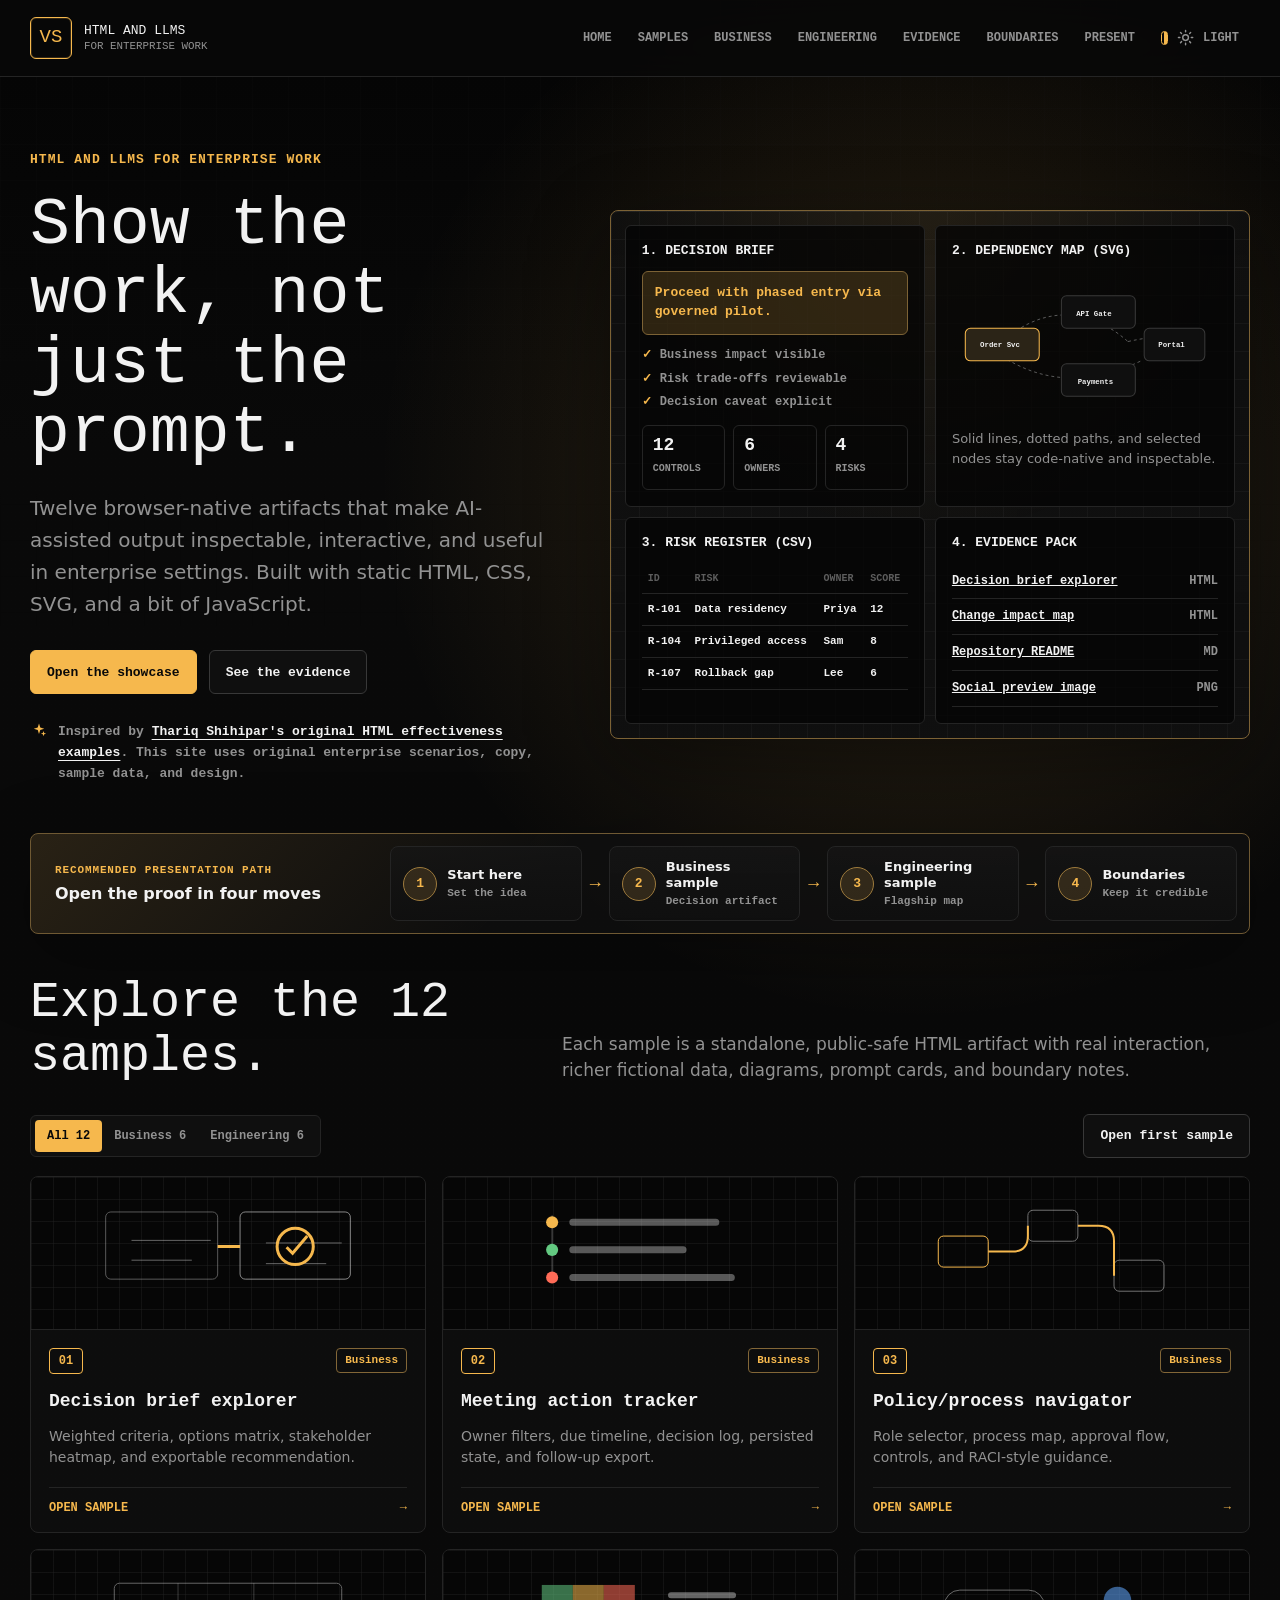
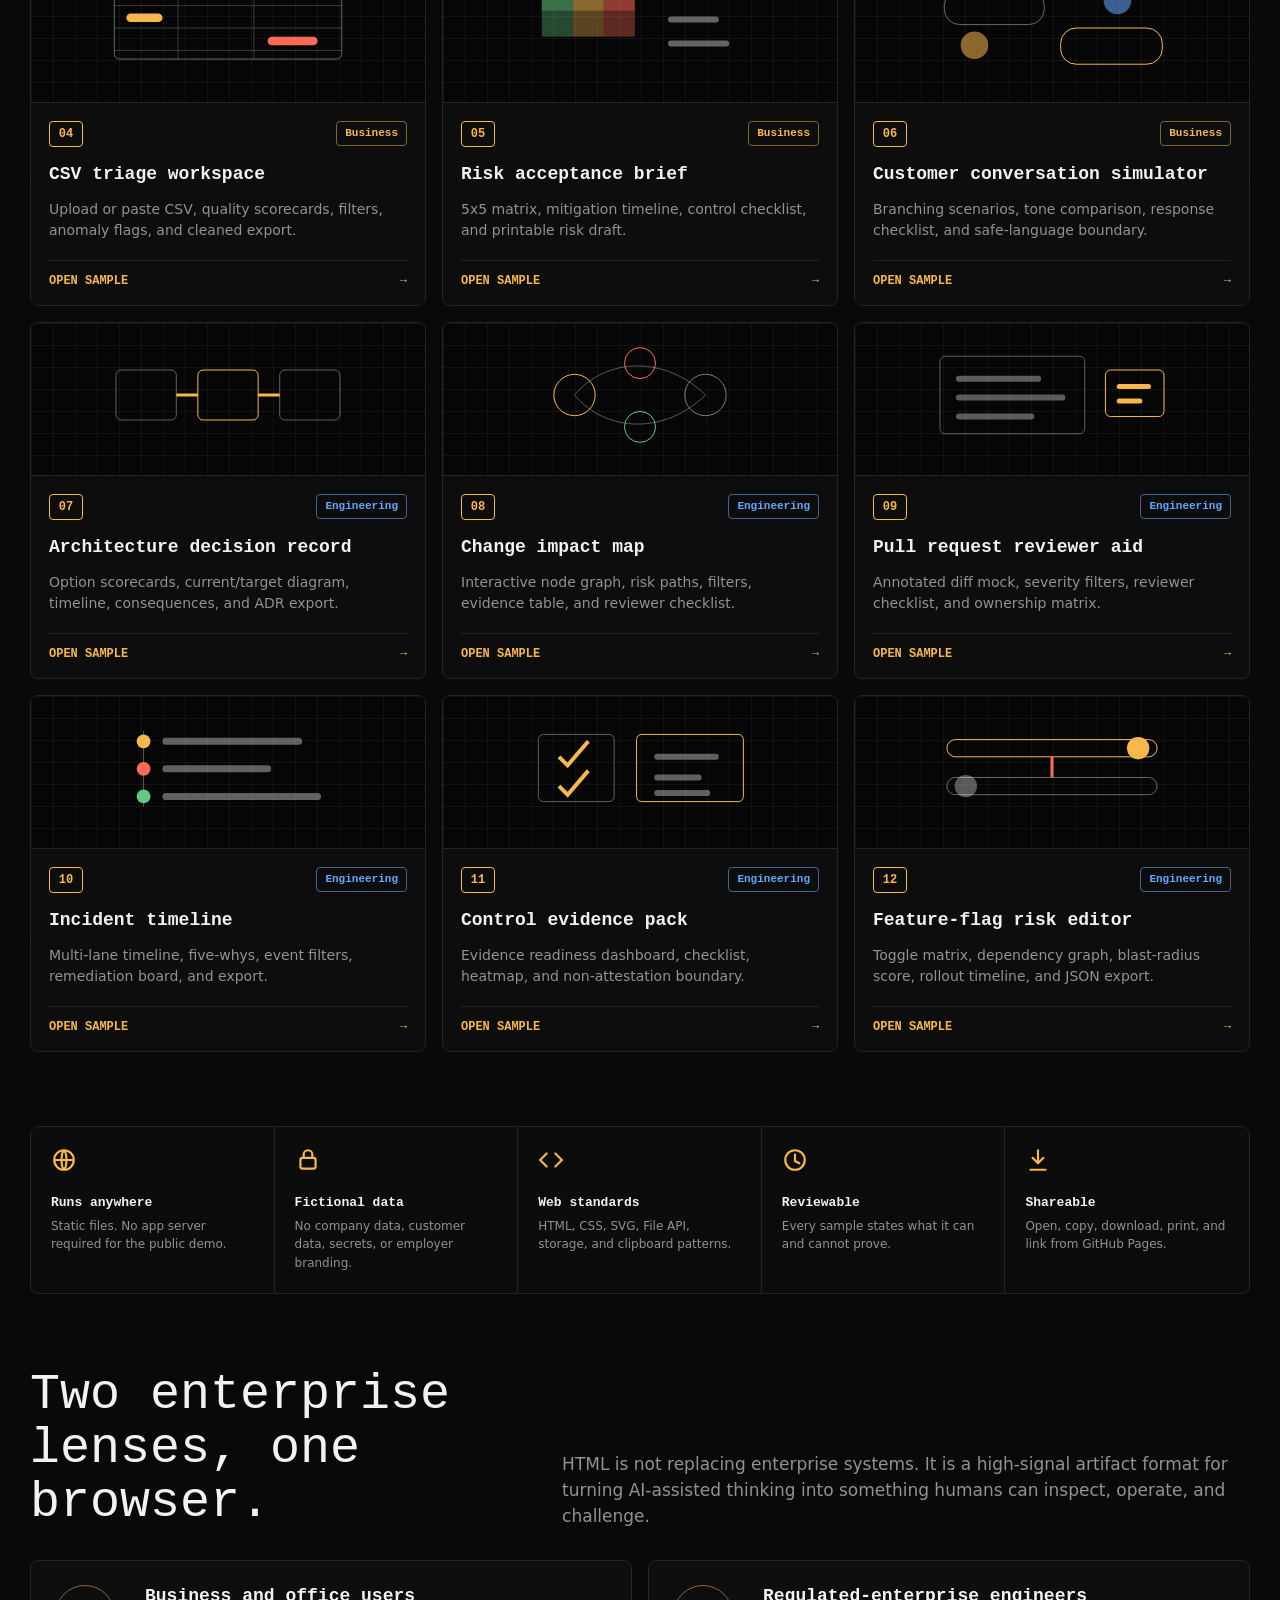
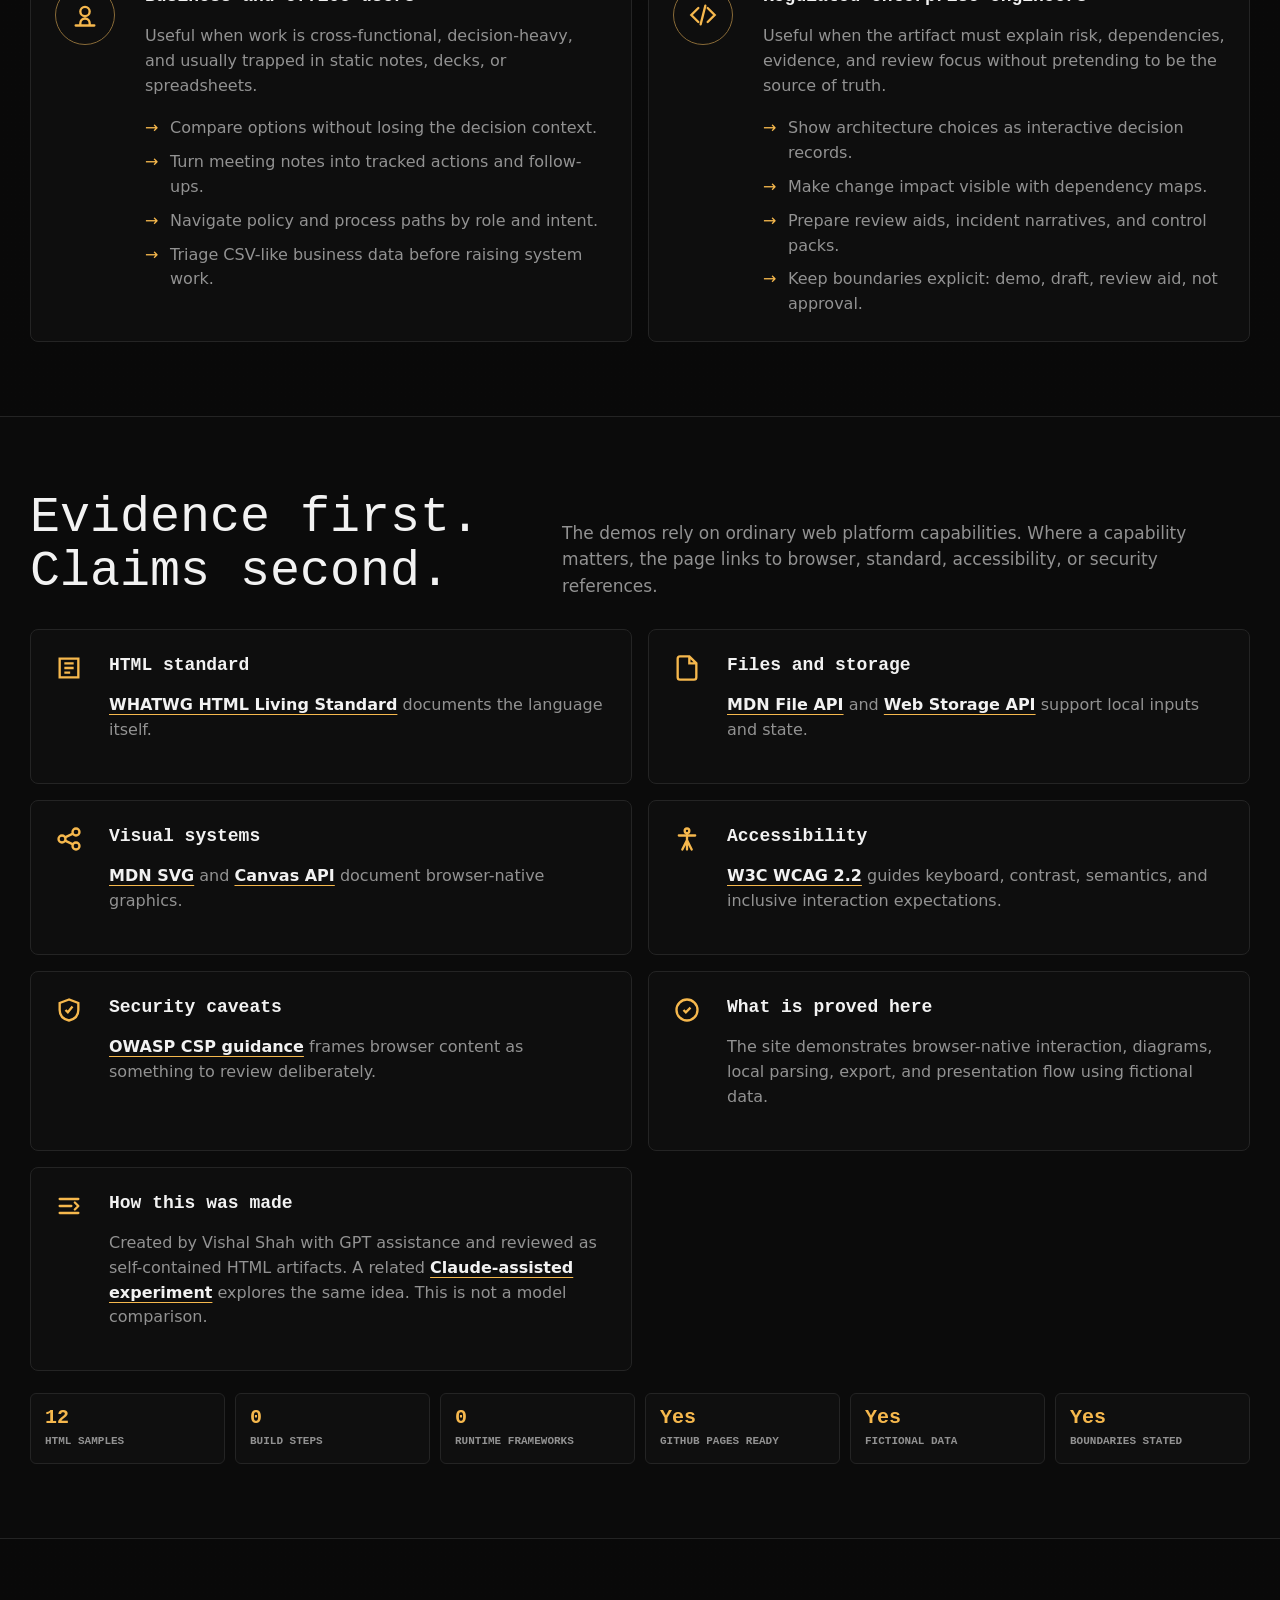
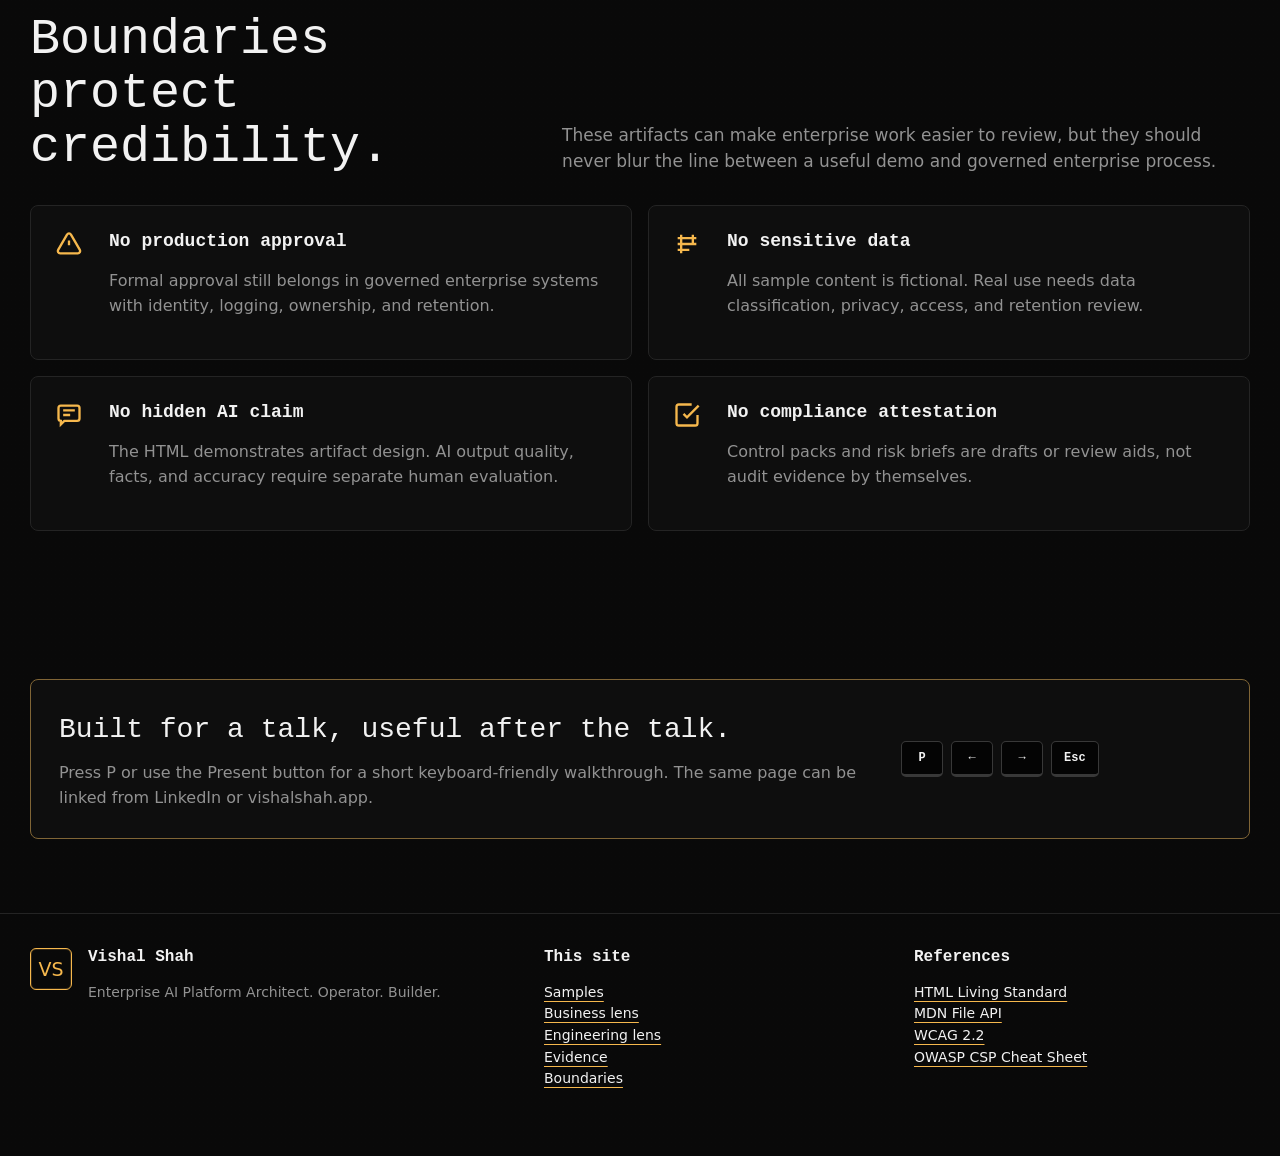
==== index.html @ 4c1e3e36 "Complete sample hardening pass" ====
<!doctype html>
<html lang="en" data-theme="dark">
<head>
  <meta charset="utf-8">
  <meta name="viewport" content="width=device-width, initial-scale=1">
  <meta name="description" content="Enterprise-focused HTML and LLM examples for business users and engineers in regulated environments.">
  <meta property="og:title" content="HTML and LLMs for Enterprise Work">
  <meta property="og:description" content="Show the work, not just the prompt: 12 interactive, fictional-data HTML demos for enterprise business and engineering work.">
  <meta property="og:type" content="website">
  <meta property="og:url" content="https://vishal8shah.github.io/HTML-and-LLMs/">
  <meta property="og:image" content="https://vishal8shah.github.io/HTML-and-LLMs/assets/social-preview.png">
  <meta name="twitter:card" content="summary_large_image">
  <meta name="twitter:title" content="HTML and LLMs for Enterprise Work">
  <meta name="twitter:description" content="Show the work, not just the prompt: 12 interactive HTML demos for enterprise work.">
  <meta name="twitter:image" content="https://vishal8shah.github.io/HTML-and-LLMs/assets/social-preview.png">
  <meta name="theme-color" content="#080807">
  <link rel="canonical" href="https://vishal8shah.github.io/HTML-and-LLMs/">
  <link rel="icon" href="favicon.svg" type="image/svg+xml">
  <link rel="alternate icon" href="/HTML-and-LLMs/favicon.ico" sizes="any">
  <title>HTML and LLMs for Enterprise Work | Vishal Shah</title>
  <style>
:root {
  color-scheme: dark;
  --bg: oklch(14% 0 0);
  --bg-2: oklch(11% 0 0);
  --surface: oklch(17% 0 0);
  --surface-2: oklch(20% 0 0);
  --ink: oklch(96% 0 0);
  --muted: oklch(66% 0 0);
  --faint: oklch(48% 0 0);
  --line: oklch(26% 0 0);
  --line-strong: oklch(34% 0 0);
  --accent: oklch(82% .14 78);
  --accent-2: #ffb43b;
  --accent-ink: oklch(14% 0 0);
  --blue: #62a8ff;
  --green: #63c981;
  --red: #ff6b57;
  --shadow: 0 24px 80px rgba(0, 0, 0, .38);
  --radius: 8px;
  --sans: Inter, ui-sans-serif, system-ui, -apple-system, "Segoe UI", Arial, sans-serif;
  --mono: "JetBrains Mono", "SFMono-Regular", Consolas, "Liberation Mono", Menlo, monospace;
}

html[data-theme="light"] {
  color-scheme: light;
  --bg: oklch(98.5% 0 0);
  --bg-2: oklch(96% 0 0);
  --surface: oklch(100% 0 0);
  --surface-2: oklch(94.5% 0 0);
  --ink: oklch(18% 0 0);
  --muted: oklch(45% 0 0);
  --faint: oklch(60% 0 0);
  --line: oklch(88% 0 0);
  --line-strong: oklch(76% 0 0);
  --accent: oklch(78% .14 78);
  --accent-2: #c68509;
  --accent-ink: oklch(18% 0 0);
  --shadow: 0 24px 70px rgba(0, 0, 0, .12);
}

* {
  box-sizing: border-box;
}

html {
  scroll-behavior: smooth;
}

body {
  margin: 0;
  min-width: 320px;
  background:
    radial-gradient(circle at 72% 8%, color-mix(in srgb, var(--accent) 16%, transparent), transparent 34rem),
    linear-gradient(180deg, var(--bg-2), var(--bg) 28rem),
    var(--bg);
  color: var(--ink);
  font-family: var(--sans);
  line-height: 1.55;
  -webkit-font-smoothing: antialiased;
  text-rendering: optimizeLegibility;
}

body::before {
  content: "";
  position: fixed;
  inset: 0;
  z-index: -1;
  opacity: .22;
  background-image:
    linear-gradient(color-mix(in srgb, var(--line) 55%, transparent) 1px, transparent 1px),
    linear-gradient(90deg, color-mix(in srgb, var(--line) 55%, transparent) 1px, transparent 1px);
  background-size: 36px 36px;
  mask-image: linear-gradient(180deg, #000, transparent 72%);
}

main {
  display: flex;
  flex-direction: column;
}

a {
  color: inherit;
}

.skip-link {
  position: fixed;
  left: 16px;
  top: 16px;
  z-index: 100;
  transform: translateY(-160%);
  border: 1px solid var(--accent);
  border-radius: 6px;
  background: var(--bg);
  color: var(--accent);
  font: 800 12px/1 var(--mono);
  padding: 12px 14px;
  text-decoration: none;
}

.skip-link:focus {
  transform: translateY(0);
}

button,
input,
select,
textarea {
  font: inherit;
}

a:focus-visible,
button:focus-visible,
input:focus-visible,
select:focus-visible,
textarea:focus-visible {
  outline: 2px solid var(--accent);
  outline-offset: 3px;
}

.shell {
  width: min(1220px, calc(100% - 40px));
  margin: 0 auto;
}

.site-header {
  position: sticky;
  top: 0;
  z-index: 30;
  border-bottom: 1px solid var(--line);
  background: color-mix(in srgb, var(--bg) 88%, transparent);
  backdrop-filter: blur(18px);
}

.nav {
  display: flex;
  align-items: center;
  justify-content: space-between;
  gap: 24px;
  min-height: 76px;
}

.brand {
  display: inline-flex;
  align-items: center;
  gap: 12px;
  color: var(--ink);
  font-family: var(--mono);
  text-decoration: none;
}

.brand-mark {
  display: grid;
  width: 42px;
  height: 42px;
  place-items: center;
  border: 1px solid var(--accent);
  border-radius: 6px;
  color: var(--accent);
  font-size: 19px;
  letter-spacing: 0;
  box-shadow: inset 0 0 0 1px color-mix(in srgb, var(--accent) 18%, transparent);
}

.brand-text {
  display: grid;
  gap: 1px;
  font-size: 13px;
  line-height: 1.15;
  text-transform: uppercase;
}

.brand-text small {
  color: var(--muted);
}

.nav-links {
  display: flex;
  align-items: center;
  justify-content: flex-end;
  gap: 4px;
}

.nav-links a,
.nav-links button {
  border: 0;
  border-radius: 6px;
  background: transparent;
  color: var(--muted);
  cursor: pointer;
  font: 700 12px/1 var(--mono);
  letter-spacing: 0;
  padding: 10px 11px;
  text-decoration: none;
  text-transform: uppercase;
}

.nav-links a:hover,
.nav-links button:hover {
  background: var(--surface);
  color: var(--accent);
}

.theme-toggle {
  display: inline-flex;
  align-items: center;
  gap: 9px;
  border: 1px solid var(--line-strong);
  border-radius: 999px;
  background: var(--surface);
  color: var(--muted);
  cursor: pointer;
  font: 700 12px/1 var(--mono);
  padding: 8px 11px;
  text-transform: uppercase;
}

.theme-toggle::before {
  content: "";
  width: 22px;
  height: 12px;
  border: 1px solid var(--accent);
  border-radius: 999px;
  background: linear-gradient(90deg, transparent 44%, var(--accent) 45%);
}

.hero {
  display: grid;
  grid-template-columns: minmax(0, .9fr) minmax(480px, 1.1fr);
  gap: 56px;
  align-items: center;
  padding: 74px 0 54px;
}

.hero-kicker {
  margin: 0 0 22px;
  color: var(--accent);
  font: 800 13px/1.4 var(--mono);
  letter-spacing: .08em;
  text-transform: uppercase;
}

.hero h1 {
  max-width: 680px;
  margin: 0;
  font-family: var(--mono);
  font-size: clamp(43px, 5.2vw, 78px);
  font-weight: 500;
  line-height: 1.04;
  letter-spacing: 0;
}

.hero-copy {
  max-width: 620px;
  margin: 24px 0 0;
  color: var(--muted);
  font-size: clamp(17px, 1.6vw, 20px);
  line-height: 1.6;
}

.hero-actions {
  display: flex;
  flex-wrap: wrap;
  gap: 12px;
  margin-top: 30px;
}

.button,
button.button {
  display: inline-flex;
  align-items: center;
  justify-content: center;
  gap: 10px;
  min-height: 44px;
  border: 1px solid var(--line-strong);
  border-radius: 6px;
  background: var(--surface);
  color: var(--ink);
  cursor: pointer;
  font: 800 13px/1 var(--mono);
  padding: 12px 16px;
  text-decoration: none;
  transition: transform 160ms ease, border-color 160ms ease, background 160ms ease;
}

.button.primary {
  border-color: var(--accent);
  background: var(--accent);
  color: var(--accent-ink);
}

.button:hover {
  border-color: var(--accent);
  transform: translateY(-1px);
}

.credit {
  display: flex;
  gap: 10px;
  max-width: 540px;
  margin-top: 28px;
  color: var(--muted);
  font: 600 13px/1.6 var(--mono);
}

.credit svg {
  width: 18px;
  height: 18px;
  flex: 0 0 auto;
  color: var(--accent);
}

.credit a {
  color: var(--ink);
  text-underline-offset: 4px;
}

.cockpit {
  position: relative;
  border: 1px solid color-mix(in srgb, var(--accent) 42%, var(--line));
  border-radius: var(--radius);
  background:
    linear-gradient(180deg, color-mix(in srgb, var(--surface) 88%, transparent), var(--surface)),
    var(--surface);
  box-shadow: var(--shadow), inset 0 1px 0 color-mix(in srgb, #fff 6%, transparent);
  overflow: hidden;
}

.cockpit::before {
  content: "";
  position: absolute;
  inset: 0;
  background-image:
    radial-gradient(circle at 50% 0, color-mix(in srgb, var(--accent) 12%, transparent), transparent 21rem),
    linear-gradient(color-mix(in srgb, var(--line) 58%, transparent) 1px, transparent 1px),
    linear-gradient(90deg, color-mix(in srgb, var(--line) 58%, transparent) 1px, transparent 1px);
  background-size: auto, 28px 28px, 28px 28px;
  opacity: .72;
  pointer-events: none;
}

.cockpit-grid {
  position: relative;
  display: grid;
  grid-template-columns: repeat(2, minmax(0, 1fr));
  gap: 10px;
  padding: 14px;
}

.cockpit-card {
  min-height: 184px;
  border: 1px solid var(--line);
  border-radius: 6px;
  background: color-mix(in srgb, var(--bg-2) 74%, transparent);
  padding: 16px;
}

.cockpit-card h2,
.cockpit-card h3 {
  margin: 0 0 12px;
  color: var(--ink);
  font: 700 13px/1.35 var(--mono);
  text-transform: uppercase;
}

.cockpit-card p {
  margin: 0;
  color: var(--muted);
  font-size: 13px;
}

.recommendation {
  border: 1px solid color-mix(in srgb, var(--accent) 42%, var(--line));
  border-radius: 6px;
  background: color-mix(in srgb, var(--accent) 16%, transparent);
  color: var(--accent);
  font: 700 13px/1.45 var(--mono);
  padding: 12px;
}

.check-list {
  display: grid;
  gap: 7px;
  margin-top: 12px;
  color: var(--muted);
  font: 600 12px/1.4 var(--mono);
}

.check-list span::before {
  content: "✓";
  color: var(--accent);
  margin-right: 8px;
}

.mini-metrics {
  display: grid;
  grid-template-columns: repeat(3, 1fr);
  gap: 8px;
  margin-top: 14px;
}

.mini-metric {
  border: 1px solid var(--line);
  border-radius: 6px;
  padding: 10px;
}

.mini-metric strong {
  display: block;
  color: var(--ink);
  font: 800 18px/1 var(--mono);
}

.mini-metric span {
  color: var(--muted);
  font: 700 10px/1.2 var(--mono);
  text-transform: uppercase;
}

.dependency-svg {
  width: 100%;
  min-height: 150px;
}

.dependency-svg .node {
  fill: var(--surface);
  stroke: var(--line-strong);
  stroke-width: 1.4;
}

.dependency-svg .node.hot {
  stroke: var(--accent);
  fill: color-mix(in srgb, var(--accent) 12%, var(--surface));
}

.dependency-svg .link {
  fill: none;
  stroke: var(--faint);
  stroke-width: 1.3;
  stroke-dasharray: 4 4;
}

.dependency-svg text {
  fill: var(--ink);
  font: 700 10px var(--mono);
}

.data-table {
  width: 100%;
  border-collapse: collapse;
  font: 600 11px/1.35 var(--mono);
}

.data-table th,
.data-table td {
  border-bottom: 1px solid var(--line);
  padding: 8px 6px;
  text-align: left;
}

.data-table th {
  color: var(--faint);
  font-size: 10px;
  text-transform: uppercase;
}

.pack-row {
  display: flex;
  align-items: center;
  justify-content: space-between;
  gap: 12px;
  border-bottom: 1px solid var(--line);
  color: var(--muted);
  font: 650 12px/1.4 var(--mono);
  padding: 9px 0;
}

.pack-row strong {
  color: var(--ink);
  font-weight: 700;
}

.proof-strip {
  order: 3;
  display: grid;
  grid-template-columns: repeat(5, minmax(0, 1fr));
  gap: 0;
  border: 1px solid var(--line);
  border-radius: var(--radius);
  background: color-mix(in srgb, var(--surface) 72%, transparent);
  overflow: hidden;
}

.proof-item {
  min-height: 120px;
  border-right: 1px solid var(--line);
  padding: 20px;
}

.proof-item:last-child {
  border-right: 0;
}

.proof-item svg {
  width: 26px;
  height: 26px;
  color: var(--accent);
  margin-bottom: 14px;
}

.proof-item strong {
  display: block;
  font: 800 13px/1.3 var(--mono);
}

.proof-item span {
  display: block;
  margin-top: 5px;
  color: var(--muted);
  font-size: 12px;
}

section {
  scroll-margin-top: 96px;
}

.guided-path {
  order: 1;
  display: grid;
  grid-template-columns: minmax(180px, .28fr) minmax(0, .72fr);
  gap: 18px;
  align-items: center;
  margin-top: -18px;
  padding: 12px;
  border: 1px solid color-mix(in srgb, var(--accent) 36%, var(--line));
  border-radius: var(--radius);
  background:
    linear-gradient(135deg, color-mix(in srgb, var(--accent) 12%, transparent), transparent 42%),
    color-mix(in srgb, var(--surface) 80%, transparent);
  box-shadow: 0 22px 80px color-mix(in srgb, #000 32%, transparent);
}

.path-label {
  padding: 10px 12px;
}

.path-label span {
  display: block;
  color: var(--accent);
  font: 800 11px/1.2 var(--mono);
  letter-spacing: .08em;
  text-transform: uppercase;
}

.path-label strong {
  display: block;
  margin-top: 7px;
  color: var(--ink);
  font: 800 16px/1.2 var(--sans);
}

.path-rail {
  display: grid;
  grid-template-columns: 1fr auto 1fr auto 1fr auto 1fr;
  gap: 8px;
  align-items: stretch;
}

.path-step {
  display: grid;
  grid-template-columns: auto minmax(0, 1fr);
  gap: 10px;
  align-items: center;
  min-height: 72px;
  padding: 12px;
  border: 1px solid var(--line);
  border-radius: 8px;
  background:
    linear-gradient(180deg, color-mix(in srgb, var(--surface-2) 74%, transparent), color-mix(in srgb, var(--surface) 88%, transparent));
  color: var(--ink);
  text-decoration: none;
  transition: transform .2s ease, border-color .2s ease, background .2s ease;
}

.path-step:hover {
  transform: translateY(-2px);
  border-color: color-mix(in srgb, var(--accent) 62%, var(--line));
  background:
    linear-gradient(180deg, color-mix(in srgb, var(--accent) 9%, var(--surface-2)), color-mix(in srgb, var(--surface) 92%, transparent));
}

.path-index {
  display: inline-grid;
  place-items: center;
  width: 34px;
  height: 34px;
  border: 1px solid color-mix(in srgb, var(--accent) 58%, var(--line));
  border-radius: 999px;
  background: color-mix(in srgb, var(--accent) 14%, transparent);
  color: var(--accent);
  font: 900 13px/1 var(--mono);
}

.path-step strong,
.path-step small {
  display: block;
}

.path-step strong {
  font: 800 13px/1.2 var(--sans);
}

.path-step small {
  margin-top: 4px;
  color: var(--muted);
  font: 700 11px/1.2 var(--mono);
}

.path-arrow {
  display: grid;
  place-items: center;
  color: var(--accent);
  font: 900 18px/1 var(--mono);
}

.section-block {
  padding: 74px 0;
}

#samples {
  order: 2;
  padding-top: 42px;
}

#business {
  order: 4;
}

.evidence-band {
  order: 5;
}

#boundaries {
  order: 6;
}

main > .shell.section-block:not(#samples):not(#business):not(#boundaries) {
  order: 7;
}

.section-head {
  display: grid;
  grid-template-columns: minmax(260px, .42fr) minmax(0, .58fr);
  gap: 34px;
  align-items: end;
  margin-bottom: 30px;
}

.section-head h2 {
  margin: 0;
  font-family: var(--mono);
  font-size: clamp(30px, 4vw, 50px);
  font-weight: 500;
  line-height: 1.08;
  letter-spacing: 0;
}

.section-head p {
  margin: 0;
  color: var(--muted);
  font-size: 17px;
}

.lens-grid,
.evidence-grid,
.boundary-grid {
  display: grid;
  grid-template-columns: repeat(2, minmax(0, 1fr));
  gap: 16px;
}

.lens-card,
.source-card,
.boundary-card {
  border: 1px solid var(--line);
  border-radius: var(--radius);
  background: color-mix(in srgb, var(--surface) 88%, transparent);
  padding: 24px;
}

.lens-card {
  display: grid;
  grid-template-columns: 70px minmax(0, 1fr);
  gap: 20px;
  min-height: 280px;
}

.lens-icon {
  display: grid;
  width: 60px;
  height: 60px;
  place-items: center;
  border: 1px solid color-mix(in srgb, var(--accent) 48%, var(--line));
  border-radius: 50%;
  color: var(--accent);
}

.lens-icon svg,
.source-card svg,
.boundary-card svg {
  width: 28px;
  height: 28px;
}

.lens-card h3,
.source-card h3,
.boundary-card h3 {
  margin: 0;
  color: var(--ink);
  font: 700 18px/1.3 var(--mono);
}

.lens-card p,
.source-card p,
.boundary-card p {
  color: var(--muted);
}

.lens-card ul {
  display: grid;
  gap: 9px;
  margin: 18px 0 0;
  padding: 0;
  color: var(--muted);
  list-style: none;
}

.lens-card li {
  display: grid;
  grid-template-columns: 16px minmax(0, 1fr);
  gap: 9px;
}

.lens-card li::before {
  content: "→";
  color: var(--accent);
}

.samples-toolbar {
  display: flex;
  align-items: center;
  justify-content: space-between;
  gap: 14px;
  margin-bottom: 18px;
}

.segment {
  display: inline-flex;
  border: 1px solid var(--line);
  border-radius: 6px;
  background: var(--surface);
  padding: 4px;
}

.segment button {
  border: 0;
  border-radius: 4px;
  background: transparent;
  color: var(--muted);
  cursor: pointer;
  font: 800 12px/1 var(--mono);
  padding: 10px 12px;
}

.segment button.active {
  background: var(--accent);
  color: var(--accent-ink);
}

.sample-grid {
  display: grid;
  grid-template-columns: repeat(3, minmax(0, 1fr));
  gap: 16px;
}

.sample-card {
  display: flex;
  min-height: 330px;
  flex-direction: column;
  border: 1px solid var(--line);
  border-radius: var(--radius);
  background: color-mix(in srgb, var(--surface) 90%, transparent);
  color: inherit;
  overflow: hidden;
  text-decoration: none;
  transition: border-color 160ms ease, transform 160ms ease, box-shadow 160ms ease;
}

.sample-card:hover {
  border-color: var(--accent);
  box-shadow: var(--shadow);
  transform: translateY(-3px);
}

.sample-card[hidden] {
  display: none;
}

.sample-thumb {
  min-height: 138px;
  border-bottom: 1px solid var(--line);
  background:
    linear-gradient(color-mix(in srgb, var(--line) 40%, transparent) 1px, transparent 1px),
    linear-gradient(90deg, color-mix(in srgb, var(--line) 40%, transparent) 1px, transparent 1px),
    color-mix(in srgb, var(--bg-2) 78%, transparent);
  background-size: 22px 22px;
  padding: 16px;
}

.sample-thumb svg {
  width: 100%;
  height: 112px;
}

.sample-thumb rect,
.sample-thumb circle,
.sample-thumb path {
  vector-effect: non-scaling-stroke;
}

.sample-body {
  display: flex;
  flex: 1;
  flex-direction: column;
  padding: 18px;
}

.sample-number {
  display: inline-grid;
  width: 34px;
  height: 26px;
  place-items: center;
  border: 1px solid var(--accent);
  border-radius: 4px;
  color: var(--accent);
  font: 800 12px/1 var(--mono);
}

.sample-meta {
  display: flex;
  align-items: center;
  justify-content: space-between;
  gap: 10px;
  margin-bottom: 14px;
}

.tag {
  border: 1px solid color-mix(in srgb, var(--accent) 45%, var(--line));
  border-radius: 4px;
  color: var(--accent);
  font: 800 11px/1 var(--mono);
  padding: 6px 8px;
}

.tag.engineering {
  border-color: color-mix(in srgb, var(--blue) 50%, var(--line));
  color: var(--blue);
}

.sample-card h3 {
  margin: 0;
  font-family: var(--mono);
  font-size: 18px;
  font-weight: 600;
  letter-spacing: 0;
}

.sample-card p {
  flex: 1;
  margin: 10px 0 0;
  color: var(--muted);
  font-size: 14px;
}

.sample-link {
  display: flex;
  justify-content: space-between;
  gap: 12px;
  border-top: 1px solid var(--line);
  color: var(--accent);
  font: 800 12px/1 var(--mono);
  margin-top: 18px;
  padding-top: 14px;
  text-transform: uppercase;
}

.evidence-band {
  border-block: 1px solid var(--line);
  background: color-mix(in srgb, var(--surface) 44%, transparent);
}

.source-card,
.boundary-card {
  display: grid;
  grid-template-columns: 38px minmax(0, 1fr);
  gap: 16px;
}

.source-card svg,
.boundary-card svg {
  color: var(--accent);
}

.source-card a {
  color: var(--ink);
  font-weight: 800;
  text-decoration-color: var(--accent);
  text-underline-offset: 4px;
}

.verification {
  display: grid;
  grid-template-columns: repeat(6, minmax(0, 1fr));
  gap: 10px;
  margin-top: 22px;
}

.verify-item {
  border: 1px solid var(--line);
  border-radius: 6px;
  background: var(--surface);
  padding: 14px;
}

.verify-item strong {
  display: block;
  color: var(--accent);
  font: 800 20px/1 var(--mono);
}

.verify-item span {
  display: block;
  margin-top: 6px;
  color: var(--muted);
  font: 700 11px/1.3 var(--mono);
  text-transform: uppercase;
}

.presentation-strip {
  display: grid;
  grid-template-columns: minmax(0, 1fr) 320px;
  gap: 28px;
  align-items: center;
  border: 1px solid color-mix(in srgb, var(--accent) 44%, var(--line));
  border-radius: var(--radius);
  background: color-mix(in srgb, var(--surface) 88%, transparent);
  padding: 28px;
}

.presentation-strip h2 {
  margin: 0;
  font-family: var(--mono);
  font-size: 28px;
  font-weight: 500;
}

.presentation-strip p {
  margin: 10px 0 0;
  color: var(--muted);
}

.key-row {
  display: flex;
  flex-wrap: wrap;
  gap: 8px;
}

kbd {
  min-width: 42px;
  border: 1px solid var(--line-strong);
  border-bottom-width: 3px;
  border-radius: 5px;
  background: var(--bg-2);
  color: var(--ink);
  font: 800 12px/1 var(--mono);
  padding: 10px 12px;
  text-align: center;
}

.site-footer {
  border-top: 1px solid var(--line);
  padding: 34px 0 52px;
}

.footer-grid {
  display: grid;
  grid-template-columns: minmax(0, 1fr) minmax(240px, .7fr) minmax(240px, .7fr);
  gap: 34px;
  color: var(--muted);
  font-size: 14px;
}

.footer-grid h2 {
  margin: 0 0 10px;
  color: var(--ink);
  font: 700 16px/1.2 var(--mono);
}

.footer-grid a {
  color: var(--ink);
  text-decoration-color: var(--accent);
  text-underline-offset: 4px;
}

.footer-brand {
  display: flex;
  gap: 16px;
}

.presenter {
  position: fixed;
  inset: 0;
  z-index: 100;
  display: none;
  background: var(--bg-2);
  color: var(--ink);
}

.presenter.active {
  display: grid;
  grid-template-rows: 1fr auto;
}

.slide {
  display: none;
  place-items: center;
  padding: 60px min(9vw, 110px);
}

.slide.active {
  display: grid;
}

.slide-inner {
  max-width: 980px;
}

.slide h2 {
  margin: 0 0 20px;
  font-family: var(--mono);
  font-size: clamp(42px, 7vw, 92px);
  font-weight: 500;
  line-height: 1.02;
}

.slide p {
  max-width: 760px;
  color: var(--muted);
  font-size: clamp(19px, 2.3vw, 28px);
}

.presenter-bar {
  display: flex;
  align-items: center;
  justify-content: space-between;
  gap: 20px;
  border-top: 1px solid var(--line);
  padding: 18px 24px;
}

.presenter-bar button {
  border: 1px solid var(--line-strong);
  border-radius: 6px;
  background: var(--surface);
  color: var(--ink);
  cursor: pointer;
  font: 800 12px/1 var(--mono);
  padding: 10px 12px;
}

.reveal {
  opacity: 1;
  transform: none;
  transition: opacity 420ms ease, transform 420ms ease;
}

.reveal.is-visible {
  opacity: 1;
  transform: translateY(0);
}

@media (max-width: 1080px) {
  .hero,
  .section-head,
  .guided-path,
  .presentation-strip,
  .footer-grid {
    grid-template-columns: 1fr;
  }

  .hero {
    gap: 32px;
  }

  .sample-grid,
  .verification {
    grid-template-columns: repeat(2, minmax(0, 1fr));
  }

  .proof-strip {
    grid-template-columns: repeat(2, minmax(0, 1fr));
  }

  .path-rail {
    grid-template-columns: repeat(4, minmax(150px, 1fr));
    overflow-x: auto;
    padding-bottom: 2px;
  }

  .path-arrow {
    display: none;
  }

  .proof-item:nth-child(2n) {
    border-right: 0;
  }
}

@media (max-width: 760px) {
  .shell {
    width: min(100% - 28px, 1220px);
  }

  .nav {
    align-items: flex-start;
    flex-direction: column;
    gap: 12px;
    padding: 14px 0;
  }

  .nav-links {
    width: 100%;
    justify-content: flex-start;
    overflow-x: auto;
    padding-bottom: 3px;
  }

  .nav-links a,
  .nav-links button {
    flex: 0 0 auto;
    font-size: 11px;
  }

  .hero {
    grid-template-columns: 1fr;
    padding: 38px 0 32px;
  }

  .hero h1 {
    font-size: clamp(36px, 11vw, 48px);
  }

  .cockpit-grid,
  .lens-grid,
  .evidence-grid,
  .boundary-grid,
  .path-rail,
  .sample-grid,
  .verification,
  .proof-strip {
    grid-template-columns: 1fr;
  }

  .guided-path {
    margin-top: -8px;
  }

  .proof-item {
    border-right: 0;
    border-bottom: 1px solid var(--line);
  }

  .proof-item:last-child {
    border-bottom: 0;
  }

  .lens-card,
  .source-card,
  .boundary-card {
    grid-template-columns: 1fr;
  }

  .samples-toolbar {
    align-items: flex-start;
    flex-direction: column;
  }

  .section-block {
    padding: 46px 0;
  }
}

@media (prefers-reduced-motion: reduce) {
  *,
  *::before,
  *::after {
    scroll-behavior: auto !important;
    transition-duration: 0.01ms !important;
    animation-duration: 0.01ms !important;
    animation-iteration-count: 1 !important;
  }

  .reveal {
    opacity: 1;
    transform: none;
  }
}

  </style>
</head>
<body>
  <a class="skip-link" href="#main">Skip to content</a>
  <header class="site-header">
    <div class="shell nav">
      <a class="brand" href="https://vishalshah.app" aria-label="Vishal Shah home">
        <span class="brand-mark">VS</span>
        <span class="brand-text">HTML and LLMs <small>for enterprise work</small></span>
      </a>
      <nav class="nav-links" aria-label="Primary navigation">
        <a href="https://vishalshah.app">Home</a>
        <a href="#samples">Samples</a>
        <a href="#business">Business</a>
        <a href="#engineering">Engineering</a>
        <a href="#evidence">Evidence</a>
        <a href="#boundaries">Boundaries</a>
        <button type="button" data-open-presenter>Present</button>
        <button class="theme-toggle" type="button" data-theme-toggle>Light</button>
      </nav>
    </div>
  </header>

  <main id="main">
    <section class="shell hero" id="top">
      <div class="reveal">
        <p class="hero-kicker">HTML and LLMs for enterprise work</p>
        <h1>Show the work, not just the prompt.</h1>
        <p class="hero-copy">
          Twelve browser-native artifacts that make AI-assisted output inspectable, interactive, and useful in enterprise settings. Built with static HTML, CSS, SVG, and a bit of JavaScript.
        </p>
        <div class="hero-actions">
          <a class="button primary" href="#samples">Open the showcase</a>
          <a class="button" href="#evidence">See the evidence</a>
        </div>
        <p class="credit">
          <svg viewBox="0 0 24 24" aria-hidden="true"><path d="M12 2l1.7 5.2L19 9l-5.3 1.8L12 16l-1.7-5.2L5 9l5.3-1.8L12 2Zm6 10l.9 2.6 2.6.9-2.6.9L18 19l-.9-2.6-2.6-.9 2.6-.9L18 12Z" fill="currentColor"/></svg>
          <span>Inspired by <a href="https://thariqs.github.io/html-effectiveness/">Thariq Shihipar's original HTML effectiveness examples</a>. This site uses original enterprise scenarios, copy, sample data, and design.</span>
        </p>
      </div>

      <div class="cockpit reveal" aria-label="Browser-native enterprise artifact preview">
        <div class="cockpit-grid">
          <section class="cockpit-card">
            <h2>1. Decision brief</h2>
            <div class="recommendation">Proceed with phased entry via governed pilot.</div>
            <div class="check-list">
              <span>Business impact visible</span>
              <span>Risk trade-offs reviewable</span>
              <span>Decision caveat explicit</span>
            </div>
            <div class="mini-metrics">
              <div class="mini-metric"><strong>12</strong><span>Controls</span></div>
              <div class="mini-metric"><strong>6</strong><span>Owners</span></div>
              <div class="mini-metric"><strong>4</strong><span>Risks</span></div>
            </div>
          </section>
          <section class="cockpit-card">
            <h2>2. Dependency map (SVG)</h2>
            <svg class="dependency-svg" viewBox="0 0 360 180" role="img" aria-label="Service dependency diagram">
              <path class="link" d="M68 84 C122 36 184 36 238 84"></path>
              <path class="link" d="M68 104 C126 142 190 142 256 110"></path>
              <path class="link" d="M238 84 C274 76 292 76 320 84"></path>
              <rect class="node hot" x="18" y="66" width="100" height="44" rx="7"></rect>
              <rect class="node" x="148" y="22" width="100" height="44" rx="7"></rect>
              <rect class="node" x="148" y="114" width="100" height="44" rx="7"></rect>
              <rect class="node" x="260" y="66" width="82" height="44" rx="7"></rect>
              <text x="38" y="92">Order Svc</text>
              <text x="168" y="49">API Gate</text>
              <text x="170" y="141">Payments</text>
              <text x="279" y="92">Portal</text>
            </svg>
            <p>Solid lines, dotted paths, and selected nodes stay code-native and inspectable.</p>
          </section>
          <section class="cockpit-card">
            <h2>3. Risk register (CSV)</h2>
            <table class="data-table">
              <thead><tr><th>ID</th><th>Risk</th><th>Owner</th><th>Score</th></tr></thead>
              <tbody>
                <tr><td>R-101</td><td>Data residency</td><td>Priya</td><td>12</td></tr>
                <tr><td>R-104</td><td>Privileged access</td><td>Sam</td><td>8</td></tr>
                <tr><td>R-107</td><td>Rollback gap</td><td>Lee</td><td>6</td></tr>
              </tbody>
            </table>
          </section>
          <section class="cockpit-card">
            <h2>4. Evidence pack</h2>
            <div class="pack-row"><strong><a href="samples/decision-brief-explorer.html">Decision brief explorer</a></strong><span>HTML</span></div>
            <div class="pack-row"><strong><a href="samples/change-impact-map.html">Change impact map</a></strong><span>HTML</span></div>
            <div class="pack-row"><strong><a href="README.md">Repository README</a></strong><span>MD</span></div>
            <div class="pack-row"><strong><a href="assets/social-preview.png">Social preview image</a></strong><span>PNG</span></div>
          </section>
        </div>
      </div>
    </section>

    <section class="shell guided-path reveal" aria-label="Recommended presentation path">
      <div class="path-label">
        <span>Recommended presentation path</span>
        <strong>Open the proof in four moves</strong>
      </div>
      <nav class="path-rail" aria-label="Recommended presentation path links">
        <a class="path-step" href="#top">
          <span class="path-index">1</span>
          <span><strong>Start here</strong><small>Set the idea</small></span>
        </a>
        <span class="path-arrow" aria-hidden="true">&rarr;</span>
        <a class="path-step" href="samples/decision-brief-explorer.html">
          <span class="path-index">2</span>
          <span><strong>Business sample</strong><small>Decision artifact</small></span>
        </a>
        <span class="path-arrow" aria-hidden="true">&rarr;</span>
        <a class="path-step" href="samples/change-impact-map.html">
          <span class="path-index">3</span>
          <span><strong>Engineering sample</strong><small>Flagship map</small></span>
        </a>
        <span class="path-arrow" aria-hidden="true">&rarr;</span>
        <a class="path-step" href="#boundaries">
          <span class="path-index">4</span>
          <span><strong>Boundaries</strong><small>Keep it credible</small></span>
        </a>
      </nav>
    </section>

    <section class="shell proof-strip reveal" aria-label="Verification summary">
      <div class="proof-item">
        <svg viewBox="0 0 24 24" aria-hidden="true"><circle cx="12" cy="12" r="9" fill="none" stroke="currentColor" stroke-width="2"/><path d="M3 12h18M12 3c3 3 3 15 0 18M12 3c-3 3-3 15 0 18" fill="none" stroke="currentColor" stroke-width="2"/></svg>
        <strong>Runs anywhere</strong><span>Static files. No app server required for the public demo.</span>
      </div>
      <div class="proof-item">
        <svg viewBox="0 0 24 24" aria-hidden="true"><rect x="5" y="10" width="14" height="10" rx="2" fill="none" stroke="currentColor" stroke-width="2"/><path d="M8 10V7a4 4 0 0 1 8 0v3" fill="none" stroke="currentColor" stroke-width="2"/></svg>
        <strong>Fictional data</strong><span>No company data, customer data, secrets, or employer branding.</span>
      </div>
      <div class="proof-item">
        <svg viewBox="0 0 24 24" aria-hidden="true"><path d="m8 18-6-6 6-6M16 6l6 6-6 6" fill="none" stroke="currentColor" stroke-width="2" stroke-linecap="round"/></svg>
        <strong>Web standards</strong><span>HTML, CSS, SVG, File API, storage, and clipboard patterns.</span>
      </div>
      <div class="proof-item">
        <svg viewBox="0 0 24 24" aria-hidden="true"><circle cx="12" cy="12" r="9" fill="none" stroke="currentColor" stroke-width="2"/><path d="M12 7v6l4 2" fill="none" stroke="currentColor" stroke-width="2" stroke-linecap="round"/></svg>
        <strong>Reviewable</strong><span>Every sample states what it can and cannot prove.</span>
      </div>
      <div class="proof-item">
        <svg viewBox="0 0 24 24" aria-hidden="true"><path d="M12 3v12M7 10l5 5 5-5M5 21h14" fill="none" stroke="currentColor" stroke-width="2" stroke-linecap="round"/></svg>
        <strong>Shareable</strong><span>Open, copy, download, print, and link from GitHub Pages.</span>
      </div>
    </section>

    <section class="shell section-block reveal" id="business">
      <div class="section-head">
        <h2>Two enterprise lenses, one browser.</h2>
        <p>HTML is not replacing enterprise systems. It is a high-signal artifact format for turning AI-assisted thinking into something humans can inspect, operate, and challenge.</p>
      </div>
      <div class="lens-grid">
        <article class="lens-card">
          <div class="lens-icon"><svg viewBox="0 0 24 24" aria-hidden="true"><path d="M16 21v-2a4 4 0 0 0-8 0v2M12 13a4 4 0 1 0 0-8 4 4 0 0 0 0 8ZM4 21h16" fill="none" stroke="currentColor" stroke-width="2" stroke-linecap="round"/></svg></div>
          <div>
            <h3>Business and office users</h3>
            <p>Useful when work is cross-functional, decision-heavy, and usually trapped in static notes, decks, or spreadsheets.</p>
            <ul>
              <li>Compare options without losing the decision context.</li>
              <li>Turn meeting notes into tracked actions and follow-ups.</li>
              <li>Navigate policy and process paths by role and intent.</li>
              <li>Triage CSV-like business data before raising system work.</li>
            </ul>
          </div>
        </article>
        <article class="lens-card" id="engineering">
          <div class="lens-icon"><svg viewBox="0 0 24 24" aria-hidden="true"><path d="m8 18-6-6 6-6M16 6l6 6-6 6M14 4l-4 16" fill="none" stroke="currentColor" stroke-width="2" stroke-linecap="round"/></svg></div>
          <div>
            <h3>Regulated-enterprise engineers</h3>
            <p>Useful when the artifact must explain risk, dependencies, evidence, and review focus without pretending to be the source of truth.</p>
            <ul>
              <li>Show architecture choices as interactive decision records.</li>
              <li>Make change impact visible with dependency maps.</li>
              <li>Prepare review aids, incident narratives, and control packs.</li>
              <li>Keep boundaries explicit: demo, draft, review aid, not approval.</li>
            </ul>
          </div>
        </article>
      </div>
    </section>

    <section class="shell section-block reveal" id="samples">
      <div class="section-head">
        <h2>Explore the 12 samples.</h2>
        <p>Each sample is a standalone, public-safe HTML artifact with real interaction, richer fictional data, diagrams, prompt cards, and boundary notes.</p>
      </div>
      <div class="samples-toolbar">
        <div class="segment" aria-label="Filter samples by lens">
          <button class="active" type="button" data-filter="all">All 12</button>
          <button type="button" data-filter="business">Business 6</button>
          <button type="button" data-filter="engineering">Engineering 6</button>
        </div>
        <a class="button" href="samples/decision-brief-explorer.html">Open first sample</a>
      </div>
      <div class="sample-grid">
        <a class="sample-card" data-lens="business" href="samples/decision-brief-explorer.html">
          <div class="sample-thumb"><svg viewBox="0 0 320 130"><rect x="18" y="22" width="130" height="78" rx="6" fill="none" stroke="currentColor" opacity=".35"/><rect x="174" y="22" width="128" height="78" rx="6" fill="none" stroke="currentColor" opacity=".55"/><path d="M48 78h70M48 55h92M204 82h70M204 58h88" stroke="currentColor" opacity=".4"/><path d="M148 62h26" stroke="var(--accent)" stroke-width="3"/><circle cx="238" cy="62" r="21" fill="none" stroke="var(--accent)" stroke-width="3"/><path d="M228 63l7 7 17-20" fill="none" stroke="var(--accent)" stroke-width="3"/></svg></div>
          <div class="sample-body"><div class="sample-meta"><span class="sample-number">01</span><span class="tag">Business</span></div><h3>Decision brief explorer</h3><p>Weighted criteria, options matrix, stakeholder heatmap, and exportable recommendation.</p><span class="sample-link">Open sample <span>→</span></span></div>
        </a>
        <a class="sample-card" data-lens="business" href="samples/meeting-action-tracker.html">
          <div class="sample-thumb"><svg viewBox="0 0 320 130"><path d="M58 26v78" stroke="currentColor" opacity=".35"/><circle cx="58" cy="34" r="7" fill="var(--accent)"/><circle cx="58" cy="66" r="7" fill="var(--green)"/><circle cx="58" cy="98" r="7" fill="var(--red)"/><path d="M82 34h166M82 66h128M82 98h184" stroke="currentColor" stroke-width="7" stroke-linecap="round" opacity=".35"/></svg></div>
          <div class="sample-body"><div class="sample-meta"><span class="sample-number">02</span><span class="tag">Business</span></div><h3>Meeting action tracker</h3><p>Owner filters, due timeline, decision log, persisted state, and follow-up export.</p><span class="sample-link">Open sample <span>→</span></span></div>
        </a>
        <a class="sample-card" data-lens="business" href="samples/policy-process-navigator.html">
          <div class="sample-thumb"><svg viewBox="0 0 320 130"><rect x="28" y="50" width="58" height="36" rx="6" fill="none" stroke="var(--accent)"/><rect x="132" y="20" width="58" height="36" rx="6" fill="none" stroke="currentColor" opacity=".45"/><rect x="232" y="78" width="58" height="36" rx="6" fill="none" stroke="currentColor" opacity=".45"/><path d="M86 68h28q18 0 18-18v-12M190 38h24q18 0 18 18v40" fill="none" stroke="var(--accent)" stroke-width="2"/></svg></div>
          <div class="sample-body"><div class="sample-meta"><span class="sample-number">03</span><span class="tag">Business</span></div><h3>Policy/process navigator</h3><p>Role selector, process map, approval flow, controls, and RACI-style guidance.</p><span class="sample-link">Open sample <span>→</span></span></div>
        </a>
        <a class="sample-card" data-lens="business" href="samples/csv-triage-workspace.html">
          <div class="sample-thumb"><svg viewBox="0 0 320 130"><rect x="28" y="20" width="264" height="88" rx="6" fill="none" stroke="currentColor" opacity=".4"/><path d="M28 46h264M28 72h264M28 98h264M102 20v88M190 20v88" stroke="currentColor" opacity=".22"/><rect x="42" y="55" width="42" height="10" rx="5" fill="var(--accent)"/><rect x="206" y="82" width="58" height="10" rx="5" fill="var(--red)"/></svg></div>
          <div class="sample-body"><div class="sample-meta"><span class="sample-number">04</span><span class="tag">Business</span></div><h3>CSV triage workspace</h3><p>Upload or paste CSV, quality scorecards, filters, anomaly flags, and cleaned export.</p><span class="sample-link">Open sample <span>→</span></span></div>
        </a>
        <a class="sample-card" data-lens="business" href="samples/risk-acceptance-brief.html">
          <div class="sample-thumb"><svg viewBox="0 0 320 130"><rect x="46" y="22" width="36" height="30" fill="var(--green)" opacity=".55"/><rect x="82" y="22" width="36" height="30" fill="var(--accent)" opacity=".55"/><rect x="118" y="22" width="36" height="30" fill="var(--red)" opacity=".55"/><rect x="46" y="52" width="36" height="30" fill="var(--green)" opacity=".35"/><rect x="82" y="52" width="36" height="30" fill="var(--accent)" opacity=".35"/><rect x="118" y="52" width="36" height="30" fill="var(--red)" opacity=".35"/><path d="M196 34h72M196 62h52M196 90h64" stroke="currentColor" stroke-width="6" stroke-linecap="round" opacity=".4"/></svg></div>
          <div class="sample-body"><div class="sample-meta"><span class="sample-number">05</span><span class="tag">Business</span></div><h3>Risk acceptance brief</h3><p>5x5 matrix, mitigation timeline, control checklist, and printable risk draft.</p><span class="sample-link">Open sample <span>→</span></span></div>
        </a>
        <a class="sample-card" data-lens="business" href="samples/customer-conversation-simulator.html">
          <div class="sample-thumb"><svg viewBox="0 0 320 130"><rect x="35" y="28" width="116" height="40" rx="18" fill="none" stroke="currentColor" opacity=".42"/><rect x="170" y="72" width="118" height="42" rx="18" fill="none" stroke="var(--accent)"/><circle cx="70" cy="92" r="16" fill="var(--accent)" opacity=".55"/><circle cx="236" cy="40" r="16" fill="var(--blue)" opacity=".55"/></svg></div>
          <div class="sample-body"><div class="sample-meta"><span class="sample-number">06</span><span class="tag">Business</span></div><h3>Customer conversation simulator</h3><p>Branching scenarios, tone comparison, response checklist, and safe-language boundary.</p><span class="sample-link">Open sample <span>→</span></span></div>
        </a>
        <a class="sample-card" data-lens="engineering" href="samples/architecture-decision-record.html">
          <div class="sample-thumb"><svg viewBox="0 0 320 130"><rect x="30" y="36" width="70" height="58" rx="6" fill="none" stroke="currentColor" opacity=".38"/><rect x="125" y="36" width="70" height="58" rx="6" fill="none" stroke="var(--accent)"/><rect x="220" y="36" width="70" height="58" rx="6" fill="none" stroke="currentColor" opacity=".38"/><path d="M100 65h25M195 65h25" stroke="var(--accent)" stroke-width="3"/></svg></div>
          <div class="sample-body"><div class="sample-meta"><span class="sample-number">07</span><span class="tag engineering">Engineering</span></div><h3>Architecture decision record</h3><p>Option scorecards, current/target diagram, timeline, consequences, and ADR export.</p><span class="sample-link">Open sample <span>→</span></span></div>
        </a>
        <a class="sample-card" data-lens="engineering" href="samples/change-impact-map.html">
          <div class="sample-thumb"><svg viewBox="0 0 320 130"><path d="M84 65 C122 20 190 20 236 65 C190 110 122 110 84 65Z" fill="none" stroke="currentColor" opacity=".35"/><circle cx="84" cy="65" r="24" fill="none" stroke="var(--accent)"/><circle cx="236" cy="65" r="24" fill="none" stroke="currentColor" opacity=".5"/><circle cx="160" cy="28" r="18" fill="none" stroke="var(--red)"/><circle cx="160" cy="102" r="18" fill="none" stroke="var(--green)"/></svg></div>
          <div class="sample-body"><div class="sample-meta"><span class="sample-number">08</span><span class="tag engineering">Engineering</span></div><h3>Change impact map</h3><p>Interactive node graph, risk paths, filters, evidence table, and reviewer checklist.</p><span class="sample-link">Open sample <span>→</span></span></div>
        </a>
        <a class="sample-card" data-lens="engineering" href="samples/pull-request-reviewer-aid.html">
          <div class="sample-thumb"><svg viewBox="0 0 320 130"><rect x="30" y="20" width="168" height="90" rx="6" fill="none" stroke="currentColor" opacity=".38"/><path d="M52 46h92M52 68h120M52 90h84" stroke="currentColor" stroke-width="6" stroke-linecap="round" opacity=".36"/><rect x="222" y="36" width="68" height="54" rx="6" fill="none" stroke="var(--accent)"/><path d="M238 55h34M238 72h24" stroke="var(--accent)" stroke-width="5" stroke-linecap="round"/></svg></div>
          <div class="sample-body"><div class="sample-meta"><span class="sample-number">09</span><span class="tag engineering">Engineering</span></div><h3>Pull request reviewer aid</h3><p>Annotated diff mock, severity filters, reviewer checklist, and ownership matrix.</p><span class="sample-link">Open sample <span>→</span></span></div>
        </a>
        <a class="sample-card" data-lens="engineering" href="samples/incident-timeline.html">
          <div class="sample-thumb"><svg viewBox="0 0 320 130"><path d="M62 22v88" stroke="currentColor" opacity=".35"/><circle cx="62" cy="34" r="8" fill="var(--accent)"/><circle cx="62" cy="66" r="8" fill="var(--red)"/><circle cx="62" cy="98" r="8" fill="var(--green)"/><path d="M88 34h154M88 66h118M88 98h176" stroke="currentColor" stroke-width="7" stroke-linecap="round" opacity=".38"/></svg></div>
          <div class="sample-body"><div class="sample-meta"><span class="sample-number">10</span><span class="tag engineering">Engineering</span></div><h3>Incident timeline</h3><p>Multi-lane timeline, five-whys, event filters, remediation board, and export.</p><span class="sample-link">Open sample <span>→</span></span></div>
        </a>
        <a class="sample-card" data-lens="engineering" href="samples/control-evidence-pack.html">
          <div class="sample-thumb"><svg viewBox="0 0 320 130"><rect x="42" y="26" width="88" height="78" rx="6" fill="none" stroke="currentColor" opacity=".38"/><rect x="156" y="26" width="124" height="78" rx="6" fill="none" stroke="var(--accent)"/><path d="M66 52l10 10 24-28M66 86l10 10 24-28" fill="none" stroke="var(--accent)" stroke-width="4"/><path d="M180 52h68M180 76h48M180 94h58" stroke="currentColor" stroke-width="6" stroke-linecap="round" opacity=".38"/></svg></div>
          <div class="sample-body"><div class="sample-meta"><span class="sample-number">11</span><span class="tag engineering">Engineering</span></div><h3>Control evidence pack</h3><p>Evidence readiness dashboard, checklist, heatmap, and non-attestation boundary.</p><span class="sample-link">Open sample <span>→</span></span></div>
        </a>
        <a class="sample-card" data-lens="engineering" href="samples/feature-flag-risk-editor.html">
          <div class="sample-thumb"><svg viewBox="0 0 320 130"><rect x="38" y="32" width="244" height="20" rx="10" fill="none" stroke="var(--accent)"/><circle cx="260" cy="42" r="13" fill="var(--accent)"/><rect x="38" y="76" width="244" height="20" rx="10" fill="none" stroke="currentColor" opacity=".42"/><circle cx="60" cy="86" r="13" fill="currentColor" opacity=".35"/><path d="M160 52v24" stroke="var(--red)" stroke-width="3"/></svg></div>
          <div class="sample-body"><div class="sample-meta"><span class="sample-number">12</span><span class="tag engineering">Engineering</span></div><h3>Feature-flag risk editor</h3><p>Toggle matrix, dependency graph, blast-radius score, rollout timeline, and JSON export.</p><span class="sample-link">Open sample <span>→</span></span></div>
        </a>
      </div>
    </section>

    <section class="evidence-band" id="evidence">
      <div class="shell section-block reveal">
        <div class="section-head">
          <h2>Evidence first. Claims second.</h2>
          <p>The demos rely on ordinary web platform capabilities. Where a capability matters, the page links to browser, standard, accessibility, or security references.</p>
        </div>
        <div class="evidence-grid">
          <article class="source-card"><svg viewBox="0 0 24 24" aria-hidden="true"><path d="M4 4h16v16H4zM8 8h8M8 12h8M8 16h5" fill="none" stroke="currentColor" stroke-width="2"/></svg><div><h3>HTML standard</h3><p><a href="https://html.spec.whatwg.org/multipage/">WHATWG HTML Living Standard</a> documents the language itself.</p></div></article>
          <article class="source-card"><svg viewBox="0 0 24 24" aria-hidden="true"><path d="M14 2H6a2 2 0 0 0-2 2v16a2 2 0 0 0 2 2h12a2 2 0 0 0 2-2V8zM14 2v6h6" fill="none" stroke="currentColor" stroke-width="2"/></svg><div><h3>Files and storage</h3><p><a href="https://developer.mozilla.org/en-US/docs/Web/API/File_API">MDN File API</a> and <a href="https://developer.mozilla.org/en-US/docs/Web/API/Web_Storage_API">Web Storage API</a> support local inputs and state.</p></div></article>
          <article class="source-card"><svg viewBox="0 0 24 24" aria-hidden="true"><circle cx="6" cy="12" r="3" fill="none" stroke="currentColor" stroke-width="2"/><circle cx="18" cy="6" r="3" fill="none" stroke="currentColor" stroke-width="2"/><circle cx="18" cy="18" r="3" fill="none" stroke="currentColor" stroke-width="2"/><path d="M8.6 10.6 15.4 7.4M8.6 13.4l6.8 3.2" fill="none" stroke="currentColor" stroke-width="2"/></svg><div><h3>Visual systems</h3><p><a href="https://developer.mozilla.org/en-US/docs/Web/SVG">MDN SVG</a> and <a href="https://developer.mozilla.org/en-US/docs/Web/API/Canvas_API">Canvas API</a> document browser-native graphics.</p></div></article>
          <article class="source-card"><svg viewBox="0 0 24 24" aria-hidden="true"><circle cx="12" cy="5" r="2" fill="none" stroke="currentColor" stroke-width="2"/><path d="M5 9h14M12 7v14M8 21l4-8 4 8" fill="none" stroke="currentColor" stroke-width="2" stroke-linecap="round"/></svg><div><h3>Accessibility</h3><p><a href="https://www.w3.org/TR/WCAG22/">W3C WCAG 2.2</a> guides keyboard, contrast, semantics, and inclusive interaction expectations.</p></div></article>
          <article class="source-card"><svg viewBox="0 0 24 24" aria-hidden="true"><path d="M12 3 4 6v6c0 5 3.4 8 8 9 4.6-1 8-4 8-9V6z" fill="none" stroke="currentColor" stroke-width="2"/><path d="M9 12l2 2 4-5" fill="none" stroke="currentColor" stroke-width="2"/></svg><div><h3>Security caveats</h3><p><a href="https://cheatsheetseries.owasp.org/cheatsheets/Content_Security_Policy_Cheat_Sheet.html">OWASP CSP guidance</a> frames browser content as something to review deliberately.</p></div></article>
          <article class="source-card"><svg viewBox="0 0 24 24" aria-hidden="true"><path d="M9 12l2 2 4-4M21 12a9 9 0 1 1-18 0 9 9 0 0 1 18 0Z" fill="none" stroke="currentColor" stroke-width="2"/></svg><div><h3>What is proved here</h3><p>The site demonstrates browser-native interaction, diagrams, local parsing, export, and presentation flow using fictional data.</p></div></article>
          <article class="source-card"><svg viewBox="0 0 24 24" aria-hidden="true"><path d="M4 6h16M4 12h10M4 18h16M17 9l3 3-3 3" fill="none" stroke="currentColor" stroke-width="2" stroke-linecap="round" stroke-linejoin="round"/></svg><div><h3>How this was made</h3><p>Created by Vishal Shah with GPT assistance and reviewed as self-contained HTML artifacts. A related <a href="https://vishal8shah.github.io/Power-of-HTML-with-LLMs/index.html">Claude-assisted experiment</a> explores the same idea. This is not a model comparison.</p></div></article>
        </div>
        <div class="verification" aria-label="Static site verification checklist">
          <div class="verify-item"><strong>12</strong><span>HTML samples</span></div>
          <div class="verify-item"><strong>0</strong><span>Build steps</span></div>
          <div class="verify-item"><strong>0</strong><span>Runtime frameworks</span></div>
          <div class="verify-item"><strong>Yes</strong><span>GitHub Pages ready</span></div>
          <div class="verify-item"><strong>Yes</strong><span>Fictional data</span></div>
          <div class="verify-item"><strong>Yes</strong><span>Boundaries stated</span></div>
        </div>
      </div>
    </section>

    <section class="shell section-block reveal" id="boundaries">
      <div class="section-head">
        <h2>Boundaries protect credibility.</h2>
        <p>These artifacts can make enterprise work easier to review, but they should never blur the line between a useful demo and governed enterprise process.</p>
      </div>
      <div class="boundary-grid">
        <article class="boundary-card"><svg viewBox="0 0 24 24" aria-hidden="true"><path d="M12 9v4M12 17h.01M10.3 3.9 2.7 17a2 2 0 0 0 1.7 3h15.2a2 2 0 0 0 1.7-3L13.7 3.9a2 2 0 0 0-3.4 0Z" fill="none" stroke="currentColor" stroke-width="2"/></svg><div><h3>No production approval</h3><p>Formal approval still belongs in governed enterprise systems with identity, logging, ownership, and retention.</p></div></article>
        <article class="boundary-card"><svg viewBox="0 0 24 24" aria-hidden="true"><path d="M4 7h16M4 12h16M4 17h10M7 4v16M17 4v8" fill="none" stroke="currentColor" stroke-width="2"/></svg><div><h3>No sensitive data</h3><p>All sample content is fictional. Real use needs data classification, privacy, access, and retention review.</p></div></article>
        <article class="boundary-card"><svg viewBox="0 0 24 24" aria-hidden="true"><path d="M7 8h10M7 12h6M5 20l3-3h11a2 2 0 0 0 2-2V6a2 2 0 0 0-2-2H5a2 2 0 0 0-2 2v9a2 2 0 0 0 2 2Z" fill="none" stroke="currentColor" stroke-width="2"/></svg><div><h3>No hidden AI claim</h3><p>The HTML demonstrates artifact design. AI output quality, facts, and accuracy require separate human evaluation.</p></div></article>
        <article class="boundary-card"><svg viewBox="0 0 24 24" aria-hidden="true"><path d="M9 11 12 14 22 4M21 12v7a2 2 0 0 1-2 2H5a2 2 0 0 1-2-2V5a2 2 0 0 1 2-2h11" fill="none" stroke="currentColor" stroke-width="2"/></svg><div><h3>No compliance attestation</h3><p>Control packs and risk briefs are drafts or review aids, not audit evidence by themselves.</p></div></article>
      </div>
    </section>

    <section class="shell section-block reveal">
      <div class="presentation-strip">
        <div>
          <h2>Built for a talk, useful after the talk.</h2>
          <p>Press P or use the Present button for a short keyboard-friendly walkthrough. The same page can be linked from LinkedIn or vishalshah.app.</p>
        </div>
        <div class="key-row" aria-label="Presentation keyboard controls">
          <kbd>P</kbd><kbd>←</kbd><kbd>→</kbd><kbd>Esc</kbd>
        </div>
      </div>
    </section>
  </main>

  <footer class="site-footer">
    <div class="shell footer-grid">
      <div class="footer-brand">
        <span class="brand-mark">VS</span>
        <div>
          <h2>Vishal Shah</h2>
          <p>Enterprise AI Platform Architect. Operator. Builder.</p>
        </div>
      </div>
      <div>
        <h2>This site</h2>
        <p><a href="#samples">Samples</a><br><a href="#business">Business lens</a><br><a href="#engineering">Engineering lens</a><br><a href="#evidence">Evidence</a><br><a href="#boundaries">Boundaries</a></p>
      </div>
      <div>
        <h2>References</h2>
        <p><a href="https://html.spec.whatwg.org/multipage/">HTML Living Standard</a><br><a href="https://developer.mozilla.org/en-US/docs/Web/API/File_API">MDN File API</a><br><a href="https://www.w3.org/TR/WCAG22/">WCAG 2.2</a><br><a href="https://cheatsheetseries.owasp.org/cheatsheets/Content_Security_Policy_Cheat_Sheet.html">OWASP CSP Cheat Sheet</a></p>
      </div>
    </div>
  </footer>

  <div class="presenter" data-presenter aria-hidden="true" role="dialog" aria-label="Presentation mode">
    <section class="slide active" data-slide><div class="slide-inner"><h2>HTML can be a working artifact.</h2><p>Not a transcript. Not only markdown. A browser-native object people can inspect, change, present, and export.</p></div></section>
    <section class="slide" data-slide><div class="slide-inner"><h2>The enterprise question is credibility.</h2><p>Every strong claim must be visible in the artifact, linked to a public reference, or bounded clearly.</p></div></section>
    <section class="slide" data-slide><div class="slide-inner"><h2>Business users need shape.</h2><p>Decisions, meetings, policies, CSV triage, risks, and conversations become navigable workspaces.</p></div></section>
    <section class="slide" data-slide><div class="slide-inner"><h2>Engineers need reviewable evidence.</h2><p>Architecture choices, change impact, PR review, incidents, controls, and feature flags become visible.</p></div></section>
    <section class="slide" data-slide><div class="slide-inner"><h2>The boundary is the message.</h2><p>HTML can improve the artifact. Enterprise approval, identity, controls, data governance, and system integration still matter.</p></div></section>
    <div class="presenter-bar">
      <button type="button" data-close-presenter>Close</button>
      <span data-slide-count>1 / 5</span>
      <span><button type="button" data-prev-slide>Previous</button> <button type="button" data-next-slide>Next</button></span>
    </div>
  </div>

  <script>
(function () {
  const root = document.documentElement;
  const storedTheme = localStorage.getItem("enterprise-html-theme");
  const initialTheme = storedTheme || "dark";
  root.dataset.theme = initialTheme;

  function icon(name) {
    const icons = {
      sun: '<svg viewBox="0 0 24 24" aria-hidden="true"><circle cx="12" cy="12" r="4" fill="none" stroke="currentColor" stroke-width="2"/><path d="M12 2v2M12 20v2M4.93 4.93l1.41 1.41M17.66 17.66l1.41 1.41M2 12h2M20 12h2M4.93 19.07l1.41-1.41M17.66 6.34l1.41-1.41" fill="none" stroke="currentColor" stroke-width="2" stroke-linecap="round"/></svg>',
      moon: '<svg viewBox="0 0 24 24" aria-hidden="true"><path d="M21 14.7A8.5 8.5 0 0 1 9.3 3 7 7 0 1 0 21 14.7Z" fill="none" stroke="currentColor" stroke-width="2" stroke-linecap="round" stroke-linejoin="round"/></svg>'
    };
    return icons[name] || "";
  }

  function syncThemeButtons() {
    document.querySelectorAll("[data-theme-toggle]").forEach((button) => {
      const isLight = root.dataset.theme === "light";
      button.setAttribute("aria-label", `Switch to ${isLight ? "dark" : "light"} mode`);
      button.innerHTML = `${icon(isLight ? "moon" : "sun")} ${isLight ? "Dark" : "Light"}`;
    });
  }

  document.addEventListener("click", (event) => {
    const button = event.target.closest("[data-theme-toggle]");
    if (!button) return;
    const nextTheme = root.dataset.theme === "light" ? "dark" : "light";
    root.dataset.theme = nextTheme;
    localStorage.setItem("enterprise-html-theme", nextTheme);
    syncThemeButtons();
  });

  syncThemeButtons();

  const filterButtons = Array.from(document.querySelectorAll("[data-filter]"));
  const cards = Array.from(document.querySelectorAll("[data-lens]"));

  filterButtons.forEach((button) => {
    button.addEventListener("click", () => {
      const filter = button.dataset.filter;
      filterButtons.forEach((item) => item.classList.toggle("active", item === button));
      cards.forEach((card) => {
        const show = filter === "all" || card.dataset.lens === filter;
        card.hidden = !show;
      });
    });
  });

  const revealItems = Array.from(document.querySelectorAll(".reveal"));
  revealItems.forEach((item) => item.classList.add("is-visible"));
  if ("IntersectionObserver" in window) {
    const observer = new IntersectionObserver((entries) => {
      entries.forEach((entry) => {
        if (entry.isIntersecting) {
          entry.target.classList.add("is-visible");
          observer.unobserve(entry.target);
        }
      });
    }, { threshold: 0.12 });
    revealItems.forEach((item) => observer.observe(item));
  } else {
    revealItems.forEach((item) => item.classList.add("is-visible"));
  }

  const presenter = document.querySelector("[data-presenter]");
  const openPresenter = document.querySelector("[data-open-presenter]");
  const closePresenter = document.querySelector("[data-close-presenter]");
  const prev = document.querySelector("[data-prev-slide]");
  const next = document.querySelector("[data-next-slide]");
  const count = document.querySelector("[data-slide-count]");
  const slides = Array.from(document.querySelectorAll("[data-slide]"));
  let index = 0;

  function renderSlide() {
    slides.forEach((slide, slideIndex) => {
      slide.classList.toggle("active", slideIndex === index);
    });
    if (count) {
      count.textContent = `${index + 1} / ${slides.length}`;
    }
  }

  function showPresenter() {
    if (!presenter) return;
    presenter.classList.add("active");
    presenter.setAttribute("aria-hidden", "false");
    renderSlide();
    closePresenter?.focus();
  }

  function hidePresenter() {
    if (!presenter) return;
    presenter.classList.remove("active");
    presenter.setAttribute("aria-hidden", "true");
    openPresenter?.focus();
  }

  function moveSlide(delta) {
    if (!slides.length) return;
    index = (index + delta + slides.length) % slides.length;
    renderSlide();
  }

  openPresenter?.addEventListener("click", showPresenter);
  closePresenter?.addEventListener("click", hidePresenter);
  prev?.addEventListener("click", () => moveSlide(-1));
  next?.addEventListener("click", () => moveSlide(1));

  document.addEventListener("keydown", (event) => {
    const target = event.target;
    const editing = target && ["INPUT", "TEXTAREA", "SELECT"].includes(target.tagName);
    if (!editing && event.key.toLowerCase() === "p" && !presenter?.classList.contains("active")) {
      showPresenter();
      return;
    }

    if (!presenter?.classList.contains("active")) return;

    if (event.key === "Escape") hidePresenter();
    if (event.key === "ArrowRight" || event.key === "PageDown") moveSlide(1);
    if (event.key === "ArrowLeft" || event.key === "PageUp") moveSlide(-1);
  });
})();

  </script>
</body>
</html>
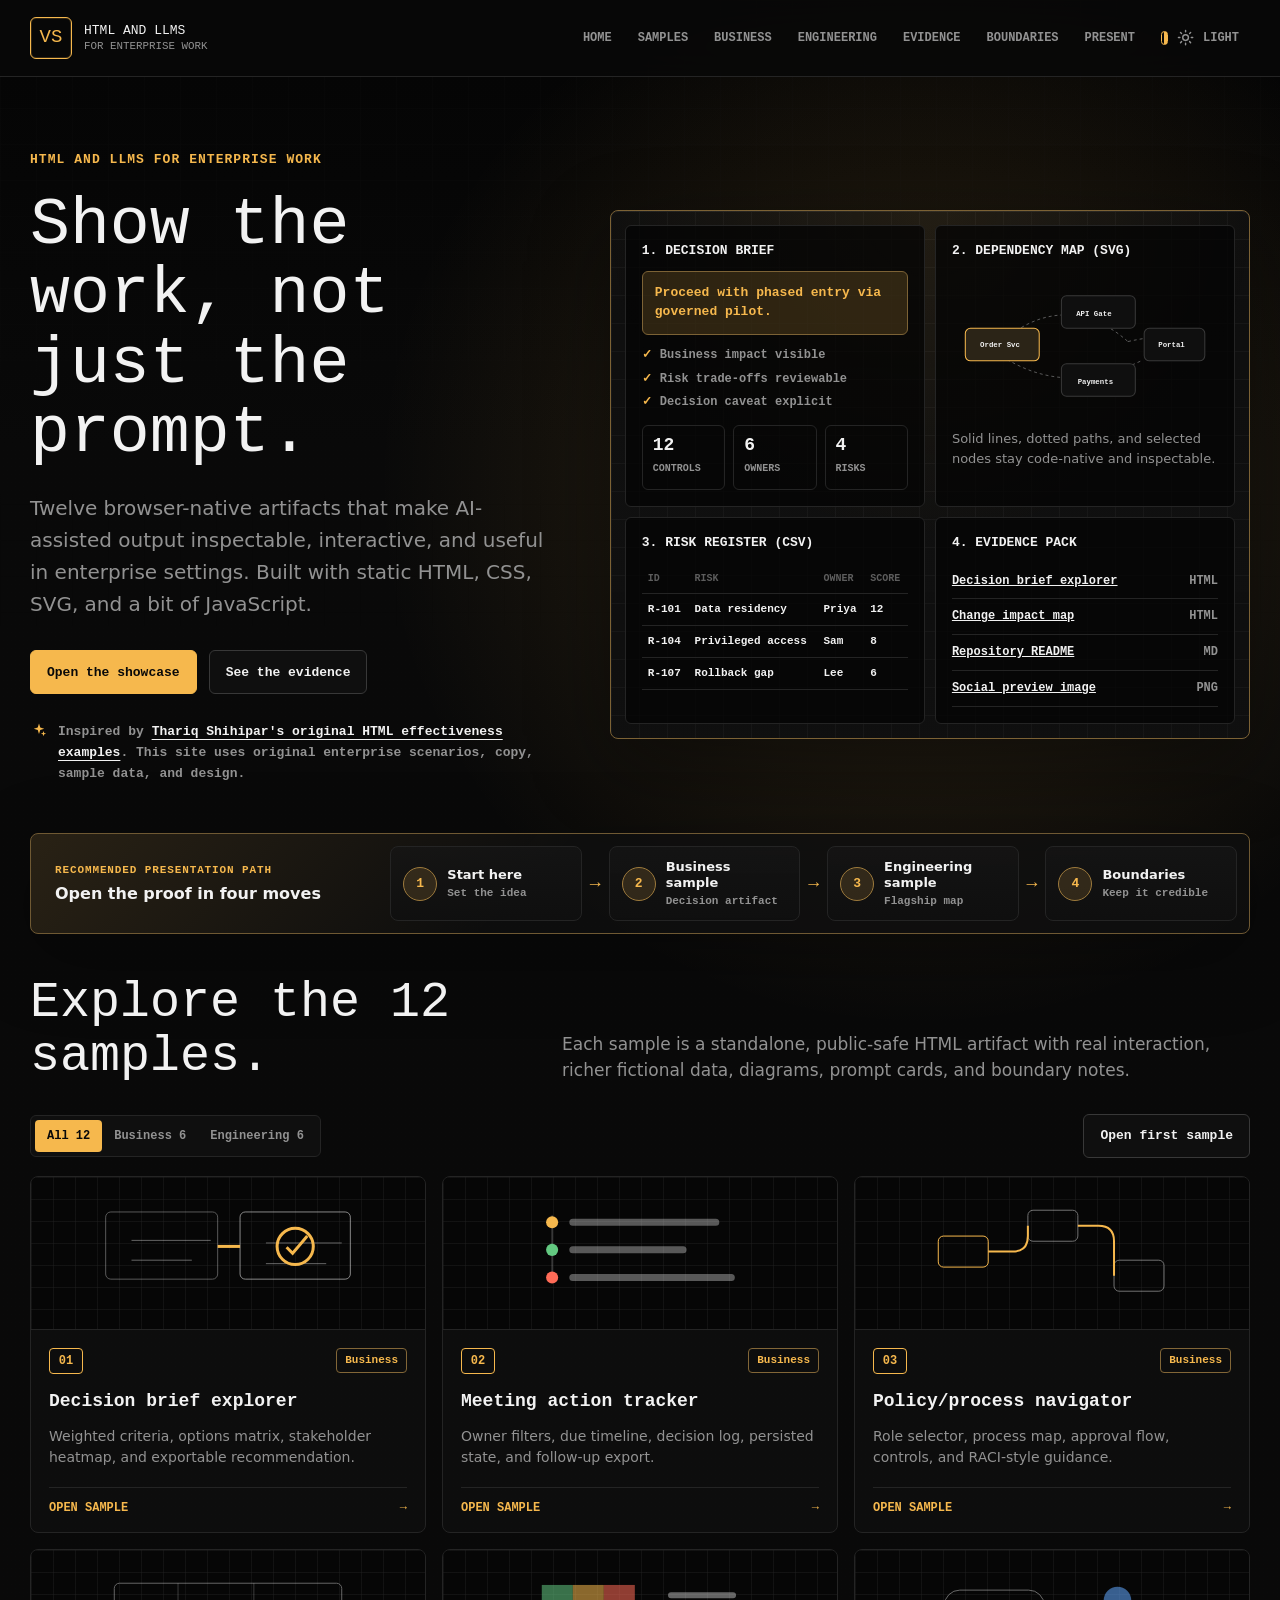
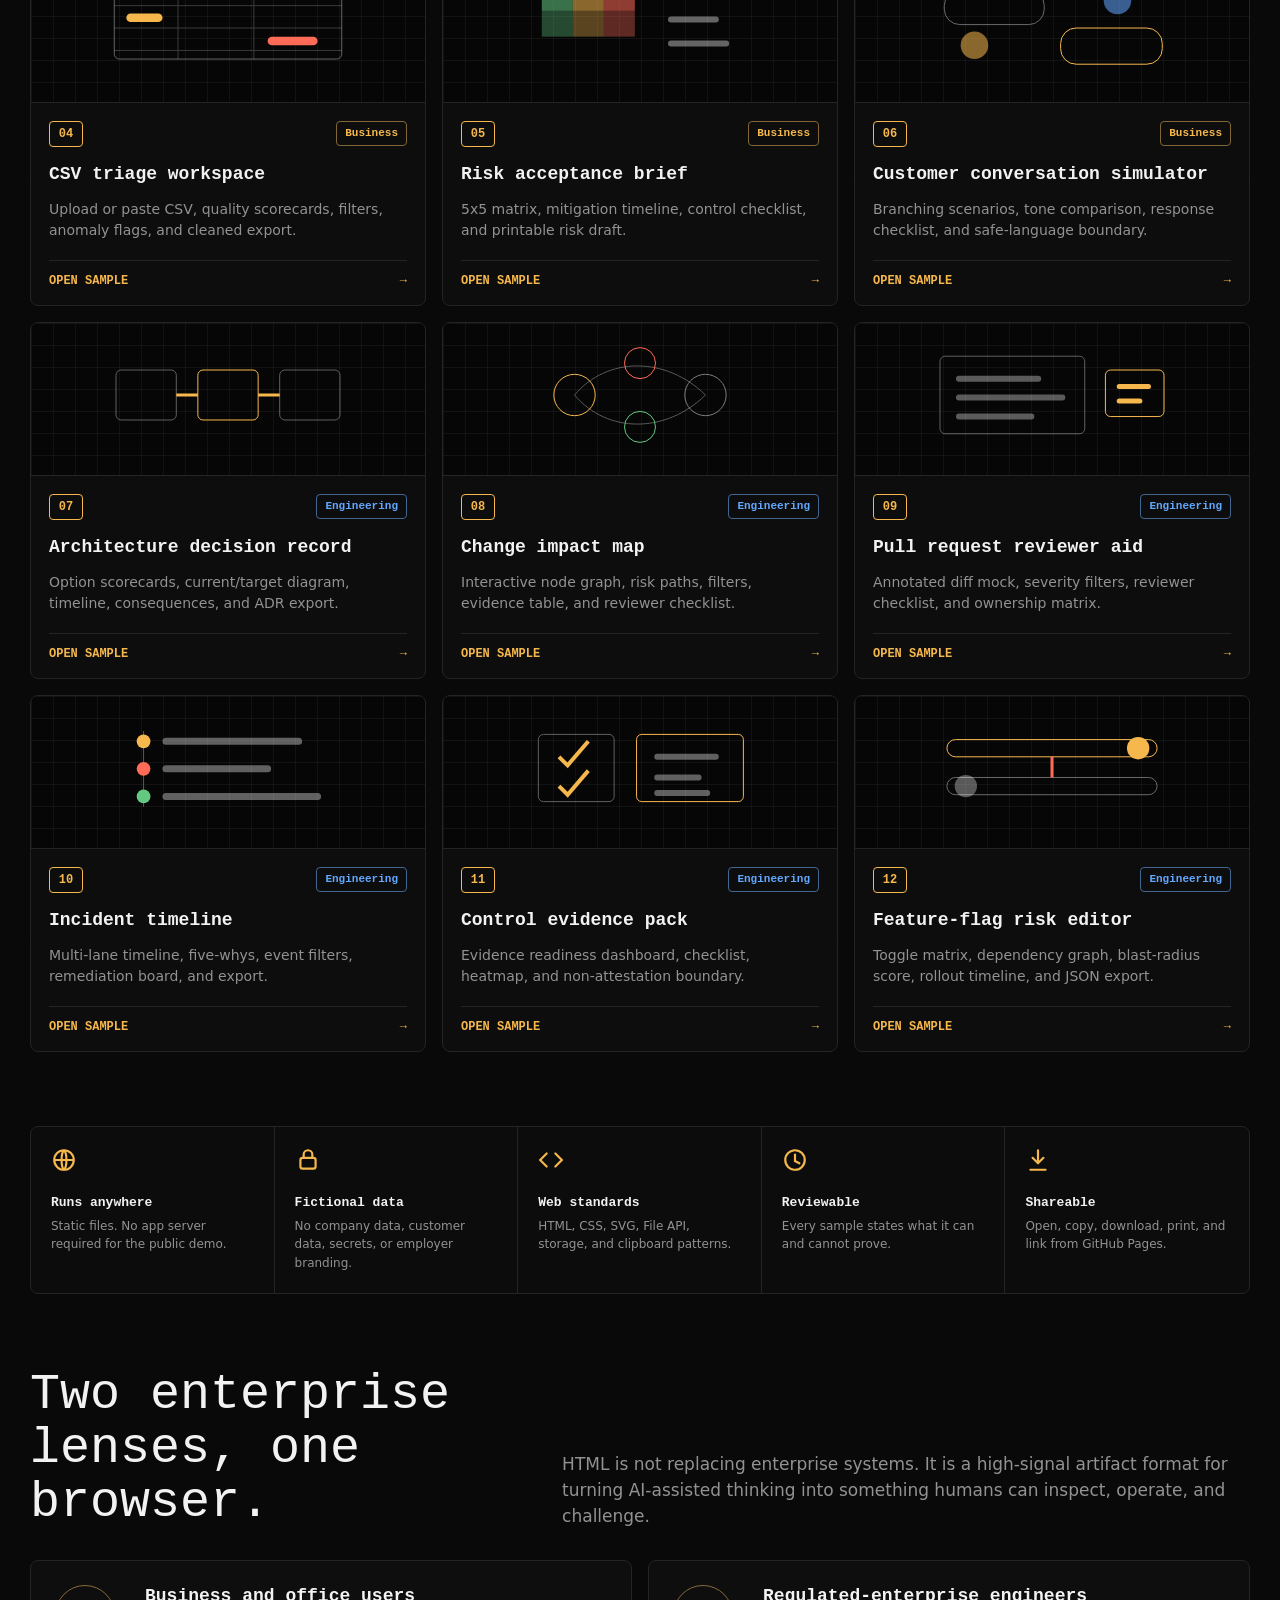
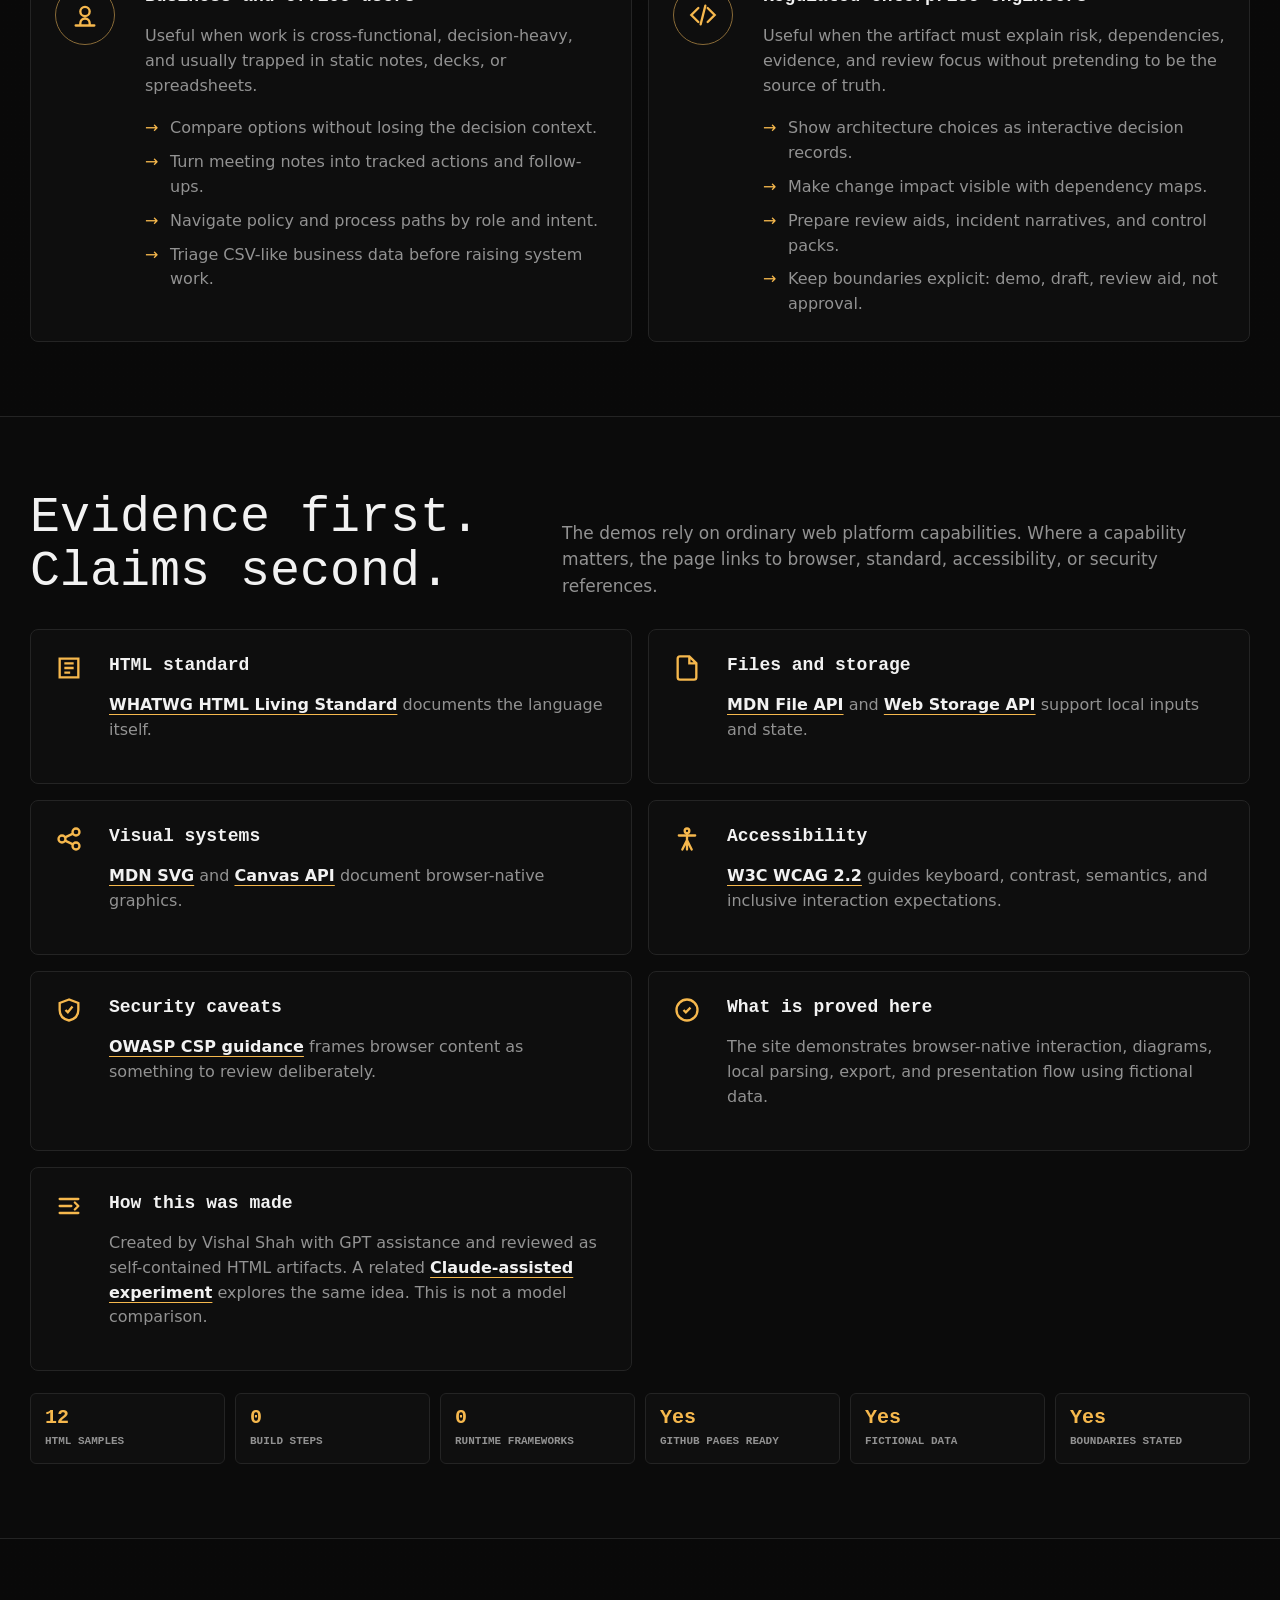
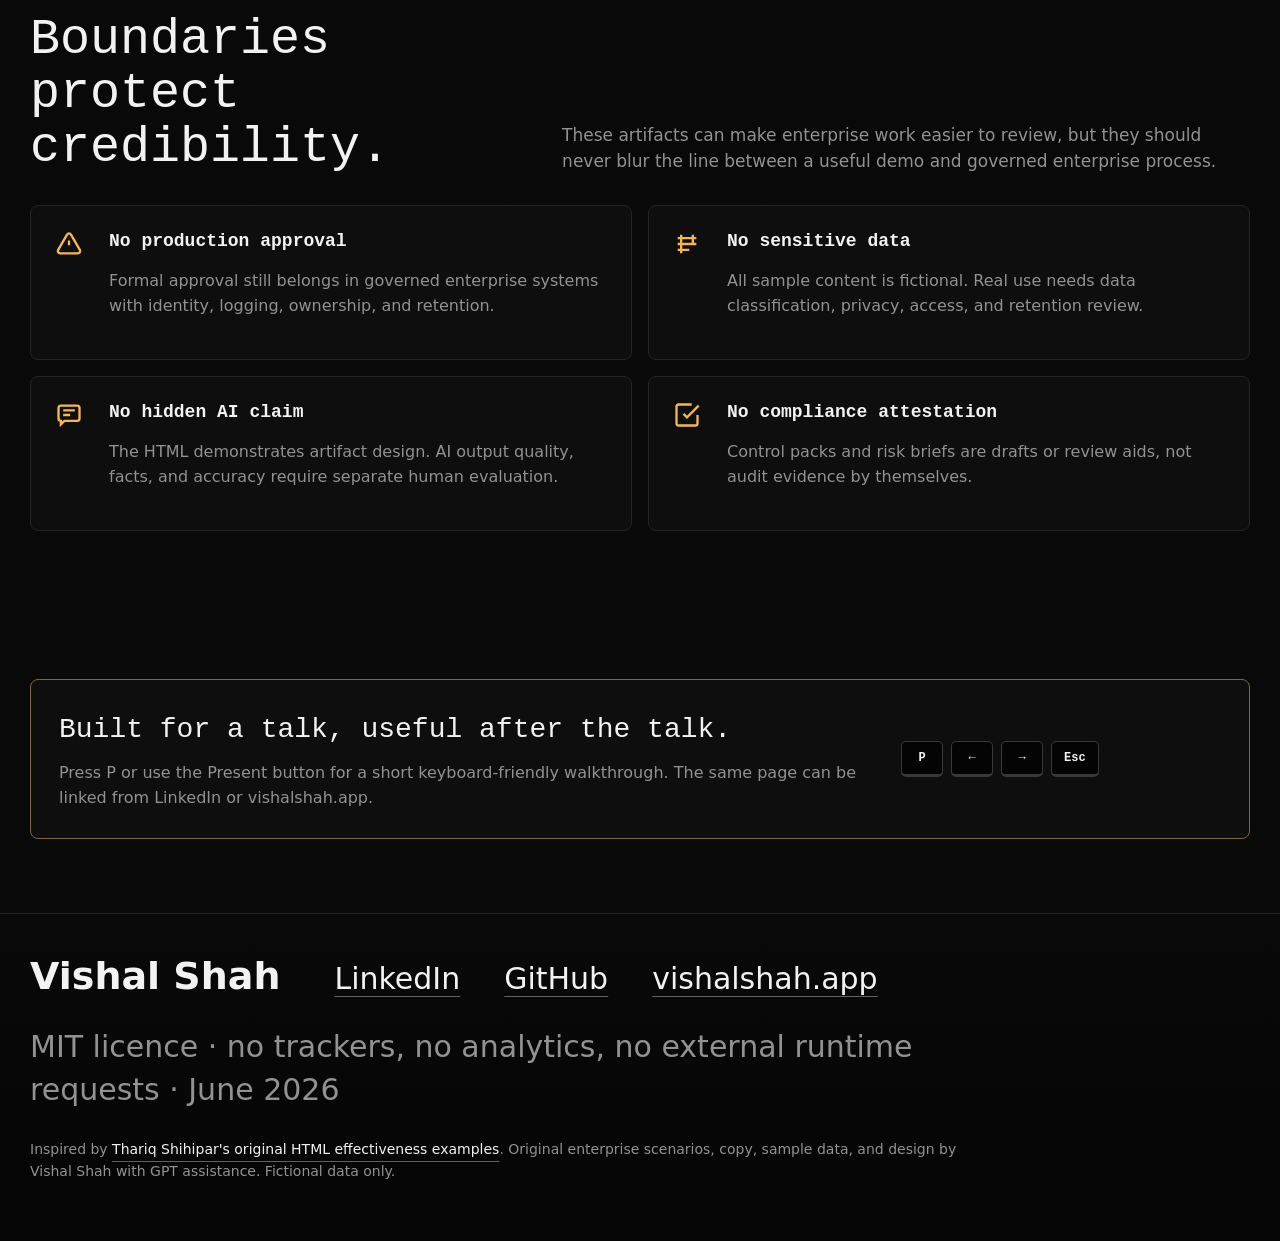
==== commit 9ce8e08b: "Fix mobile homepage layout" ====
--- a/index.html
+++ b/index.html
@@ -1009,32 +1009,65 @@
 
 .site-footer {
   border-top: 1px solid var(--line);
-  padding: 34px 0 52px;
-}
-
-.footer-grid {
-  display: grid;
-  grid-template-columns: minmax(0, 1fr) minmax(240px, .7fr) minmax(240px, .7fr);
-  gap: 34px;
+  padding: 42px 0 58px;
+  background:
+    linear-gradient(180deg, transparent, color-mix(in oklch, var(--bg-2), transparent 12%)),
+    var(--bg);
+}
+
+.footer-signature {
+  color: var(--muted);
+  font-size: clamp(18px, 2.6vw, 30px);
+  letter-spacing: 0;
+}
+
+.signature-row {
+  display: flex;
+  flex-wrap: wrap;
+  align-items: baseline;
+  gap: 18px clamp(24px, 5vw, 54px);
+  margin-bottom: 22px;
+}
+
+.signature-name {
+  color: var(--ink);
+  font: 800 clamp(23px, 3.2vw, 38px)/1.05 var(--sans);
+}
+
+.signature-links {
+  display: flex;
+  flex-wrap: wrap;
+  gap: 18px clamp(24px, 4vw, 44px);
+}
+
+.signature-links a,
+.signature-credit a {
+  color: var(--ink);
+  text-decoration-thickness: 1px;
+  text-decoration-color: color-mix(in oklch, var(--muted), transparent 35%);
+  text-underline-offset: 7px;
+}
+
+.signature-links a:hover,
+.signature-credit a:hover {
+  color: var(--accent-strong);
+  text-decoration-color: var(--accent);
+}
+
+.signature-meta {
+  margin: 0;
+  max-width: 980px;
+  color: var(--muted);
+  font-size: clamp(18px, 2.35vw, 30px);
+  line-height: 1.45;
+}
+
+.signature-credit {
+  margin: 26px 0 0;
+  max-width: 960px;
   color: var(--muted);
   font-size: 14px;
-}
-
-.footer-grid h2 {
-  margin: 0 0 10px;
-  color: var(--ink);
-  font: 700 16px/1.2 var(--mono);
-}
-
-.footer-grid a {
-  color: var(--ink);
-  text-decoration-color: var(--accent);
-  text-underline-offset: 4px;
-}
-
-.footer-brand {
-  display: flex;
-  gap: 16px;
+  line-height: 1.6;
 }
 
 .presenter {
@@ -1114,8 +1147,9 @@
   .section-head,
   .guided-path,
   .presentation-strip,
-  .footer-grid {
-    grid-template-columns: 1fr;
+  .signature-row,
+  .signature-links {
+    gap: 14px 24px;
   }
 
   .hero {
@@ -1151,24 +1185,40 @@
     width: min(100% - 28px, 1220px);
   }
 
+  body {
+    overflow-x: hidden;
+  }
+
   .nav {
     align-items: flex-start;
     flex-direction: column;
-    gap: 12px;
+    gap: 14px;
+    min-height: 0;
     padding: 14px 0;
+  }
+
+  .brand {
+    width: 100%;
+  }
+
+  .brand-text {
+    font-size: 12px;
   }
 
   .nav-links {
     width: 100%;
+    flex-wrap: wrap;
     justify-content: flex-start;
-    overflow-x: auto;
-    padding-bottom: 3px;
+    gap: 6px 4px;
+    overflow: visible;
+    padding-bottom: 0;
   }
 
   .nav-links a,
   .nav-links button {
-    flex: 0 0 auto;
-    font-size: 11px;
+    flex: 0 1 auto;
+    font-size: 10px;
+    padding: 8px 9px;
   }
 
   .hero {
@@ -1184,6 +1234,7 @@
   .lens-grid,
   .evidence-grid,
   .boundary-grid,
+  .section-head,
   .path-rail,
   .sample-grid,
   .verification,
@@ -1191,6 +1242,22 @@
     grid-template-columns: 1fr;
   }
 
+  .section-head {
+    align-items: start;
+    gap: 14px;
+    margin-bottom: 22px;
+  }
+
+  .section-head h2 {
+    font-size: clamp(32px, 10vw, 44px);
+  }
+
+  .section-head p {
+    max-width: 36rem;
+    font-size: 16px;
+    line-height: 1.55;
+  }
+
   .guided-path {
     margin-top: -8px;
   }
@@ -1213,6 +1280,24 @@
   .samples-toolbar {
     align-items: flex-start;
     flex-direction: column;
+    width: 100%;
+  }
+
+  .segment {
+    display: grid;
+    width: 100%;
+    grid-template-columns: repeat(3, minmax(0, 1fr));
+  }
+
+  .segment button {
+    min-width: 0;
+    padding: 10px 8px;
+    white-space: normal;
+  }
+
+  .samples-toolbar .button {
+    width: 100%;
+    justify-content: center;
   }
 
   .section-block {
@@ -1535,23 +1620,18 @@
     </section>
   </main>
 
-  <footer class="site-footer">
-    <div class="shell footer-grid">
-      <div class="footer-brand">
-        <span class="brand-mark">VS</span>
-        <div>
-          <h2>Vishal Shah</h2>
-          <p>Enterprise AI Platform Architect. Operator. Builder.</p>
-        </div>
+  <footer class="site-footer" id="signature">
+    <div class="shell footer-signature">
+      <div class="signature-row" aria-label="Vishal Shah public links">
+        <strong class="signature-name">Vishal Shah</strong>
+        <nav class="signature-links" aria-label="Footer links">
+          <a href="https://www.linkedin.com/in/vishal8shah">LinkedIn</a>
+          <a href="https://github.com/vishal8shah">GitHub</a>
+          <a href="https://vishalshah.app">vishalshah.app</a>
+        </nav>
       </div>
-      <div>
-        <h2>This site</h2>
-        <p><a href="#samples">Samples</a><br><a href="#business">Business lens</a><br><a href="#engineering">Engineering lens</a><br><a href="#evidence">Evidence</a><br><a href="#boundaries">Boundaries</a></p>
-      </div>
-      <div>
-        <h2>References</h2>
-        <p><a href="https://html.spec.whatwg.org/multipage/">HTML Living Standard</a><br><a href="https://developer.mozilla.org/en-US/docs/Web/API/File_API">MDN File API</a><br><a href="https://www.w3.org/TR/WCAG22/">WCAG 2.2</a><br><a href="https://cheatsheetseries.owasp.org/cheatsheets/Content_Security_Policy_Cheat_Sheet.html">OWASP CSP Cheat Sheet</a></p>
-      </div>
+      <p class="signature-meta">MIT licence · no trackers, no analytics, no external runtime requests · June 2026</p>
+      <p class="signature-credit">Inspired by <a href="https://thariqs.github.io/html-effectiveness/">Thariq Shihipar's original HTML effectiveness examples</a>. Original enterprise scenarios, copy, sample data, and design by Vishal Shah with GPT assistance. Fictional data only.</p>
     </div>
   </footer>
 
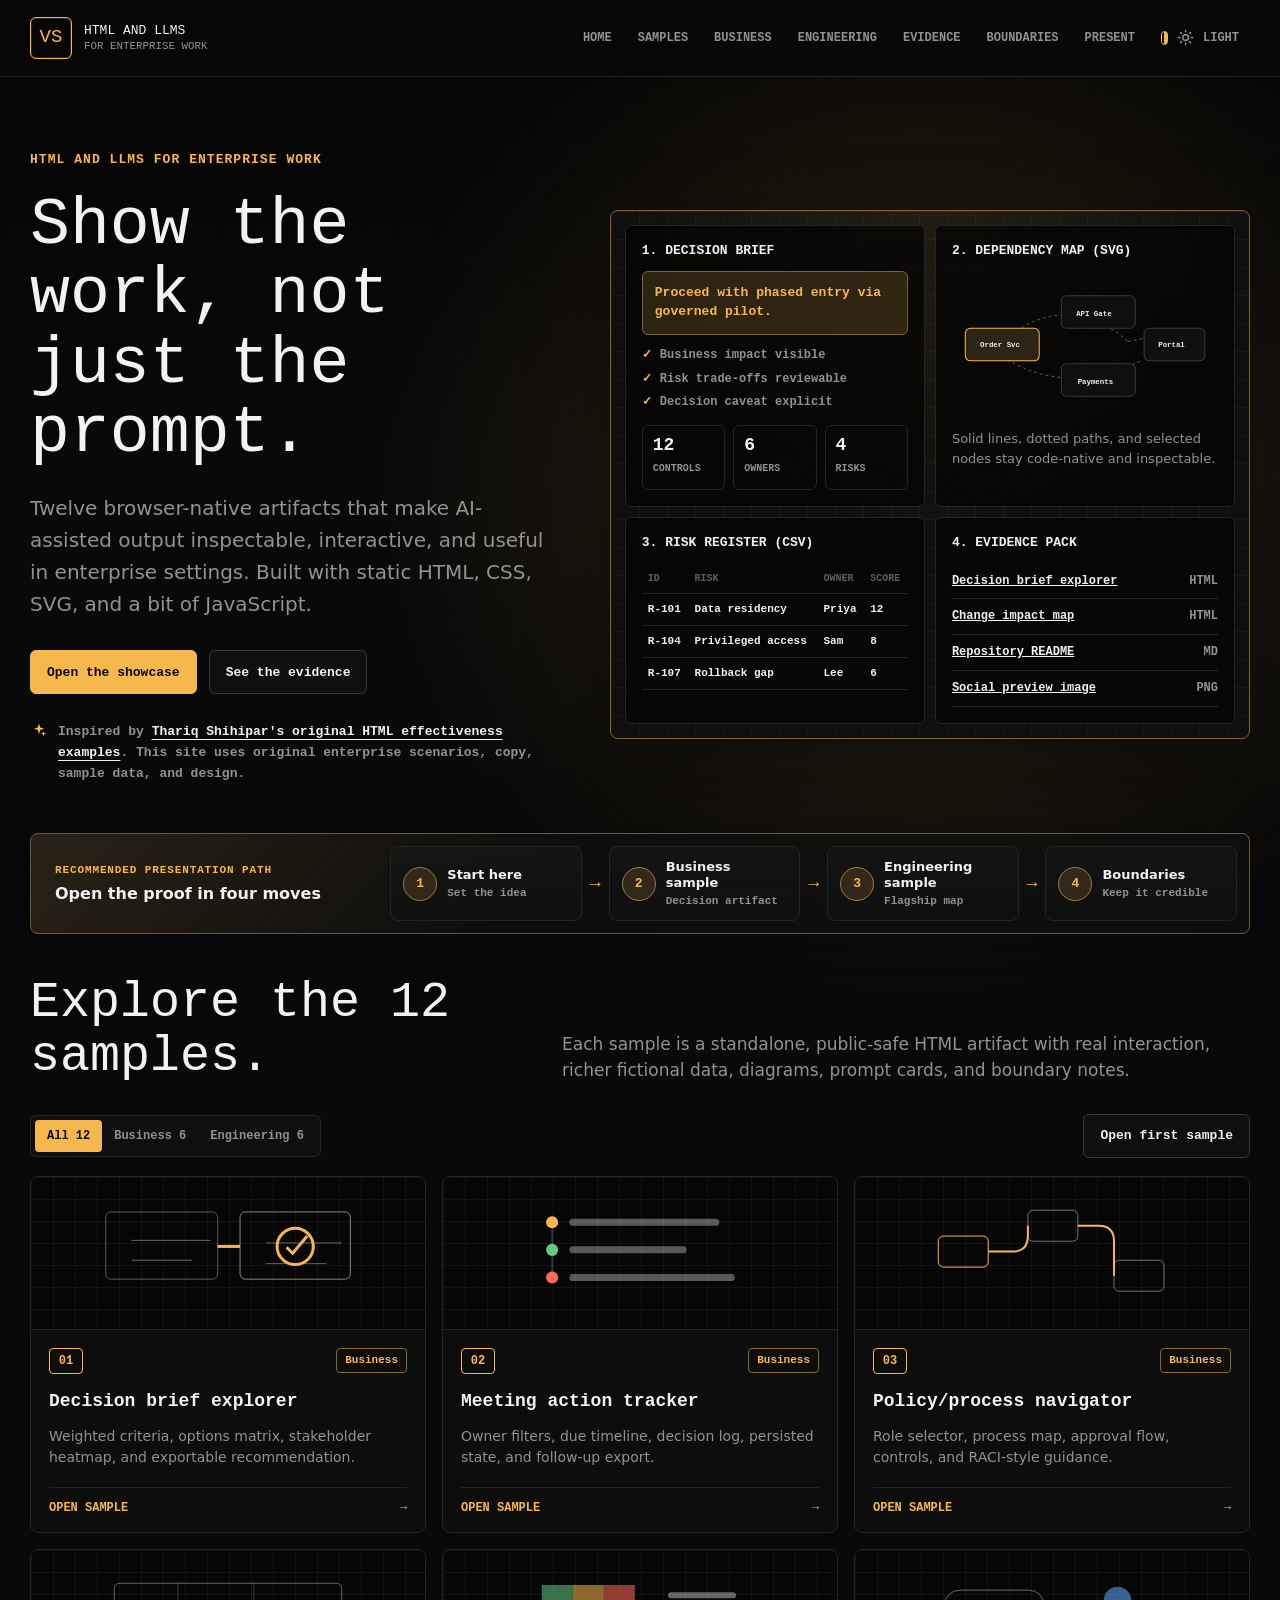
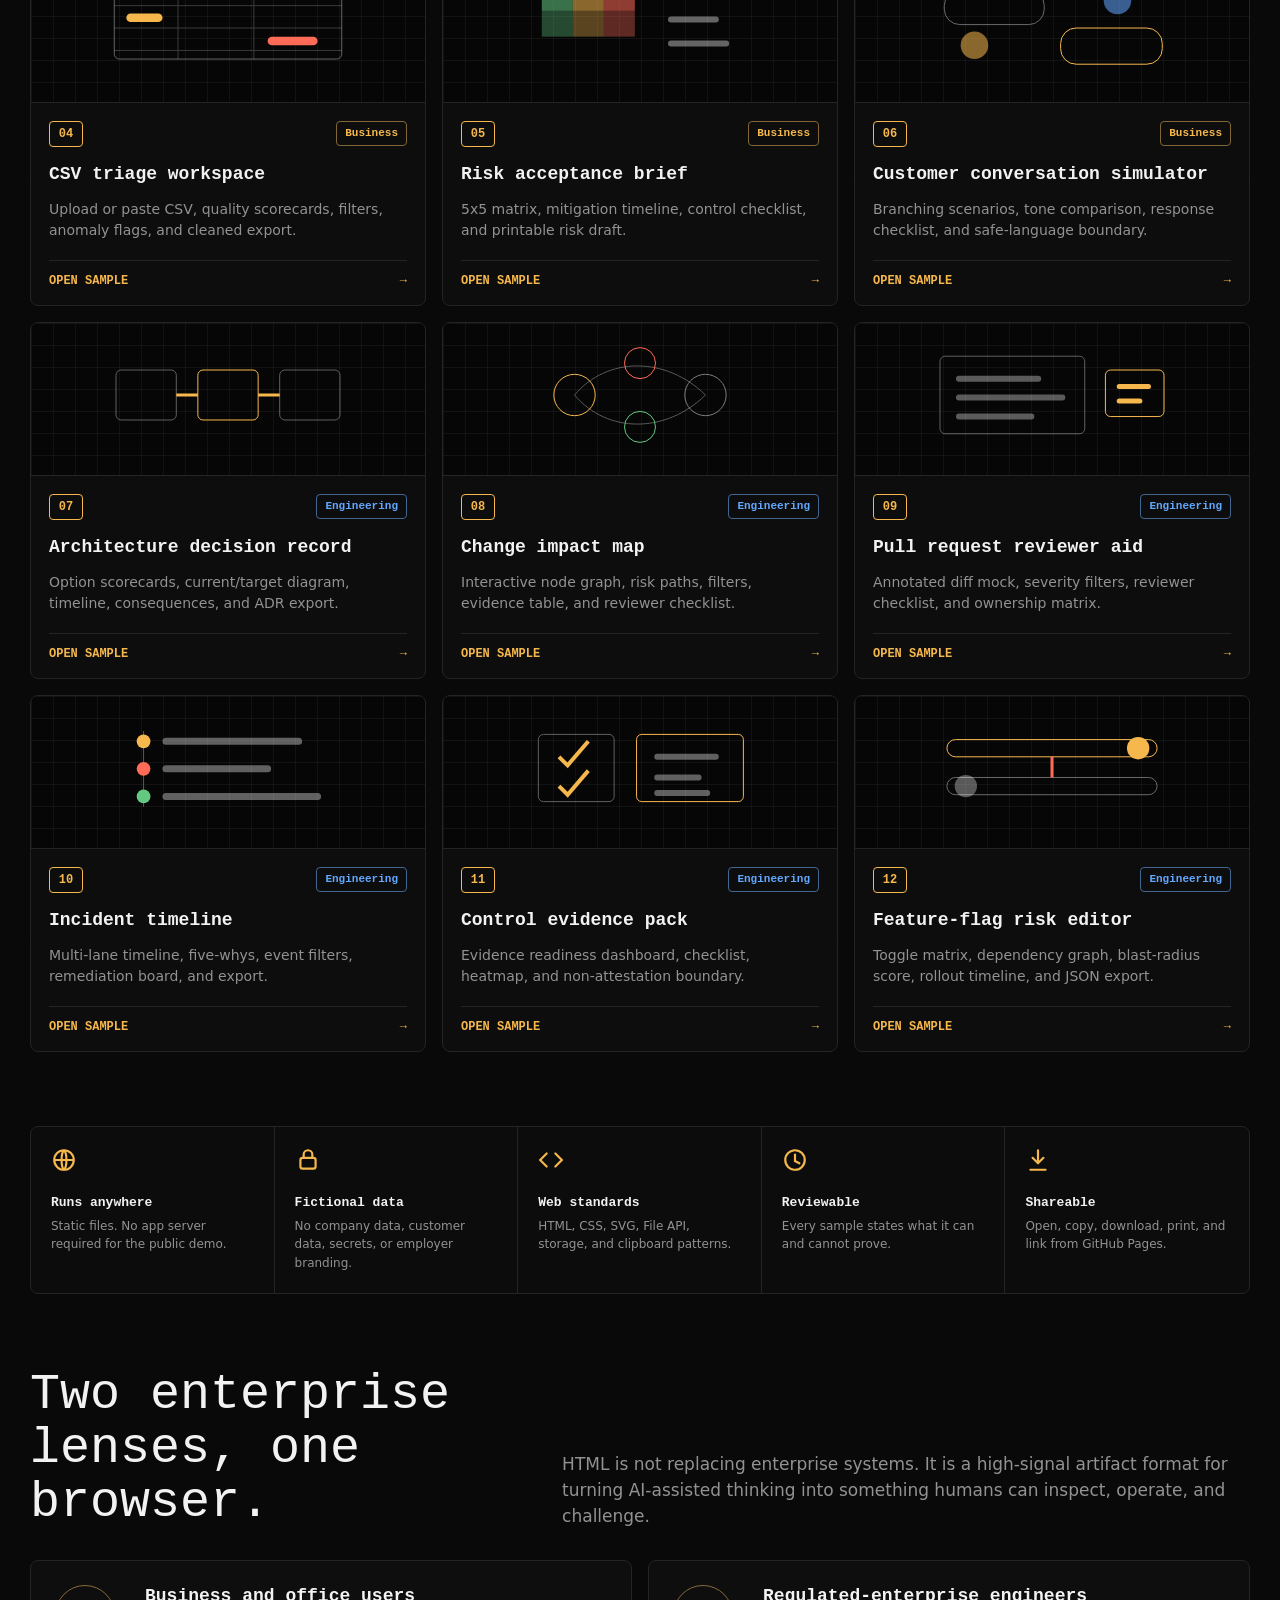
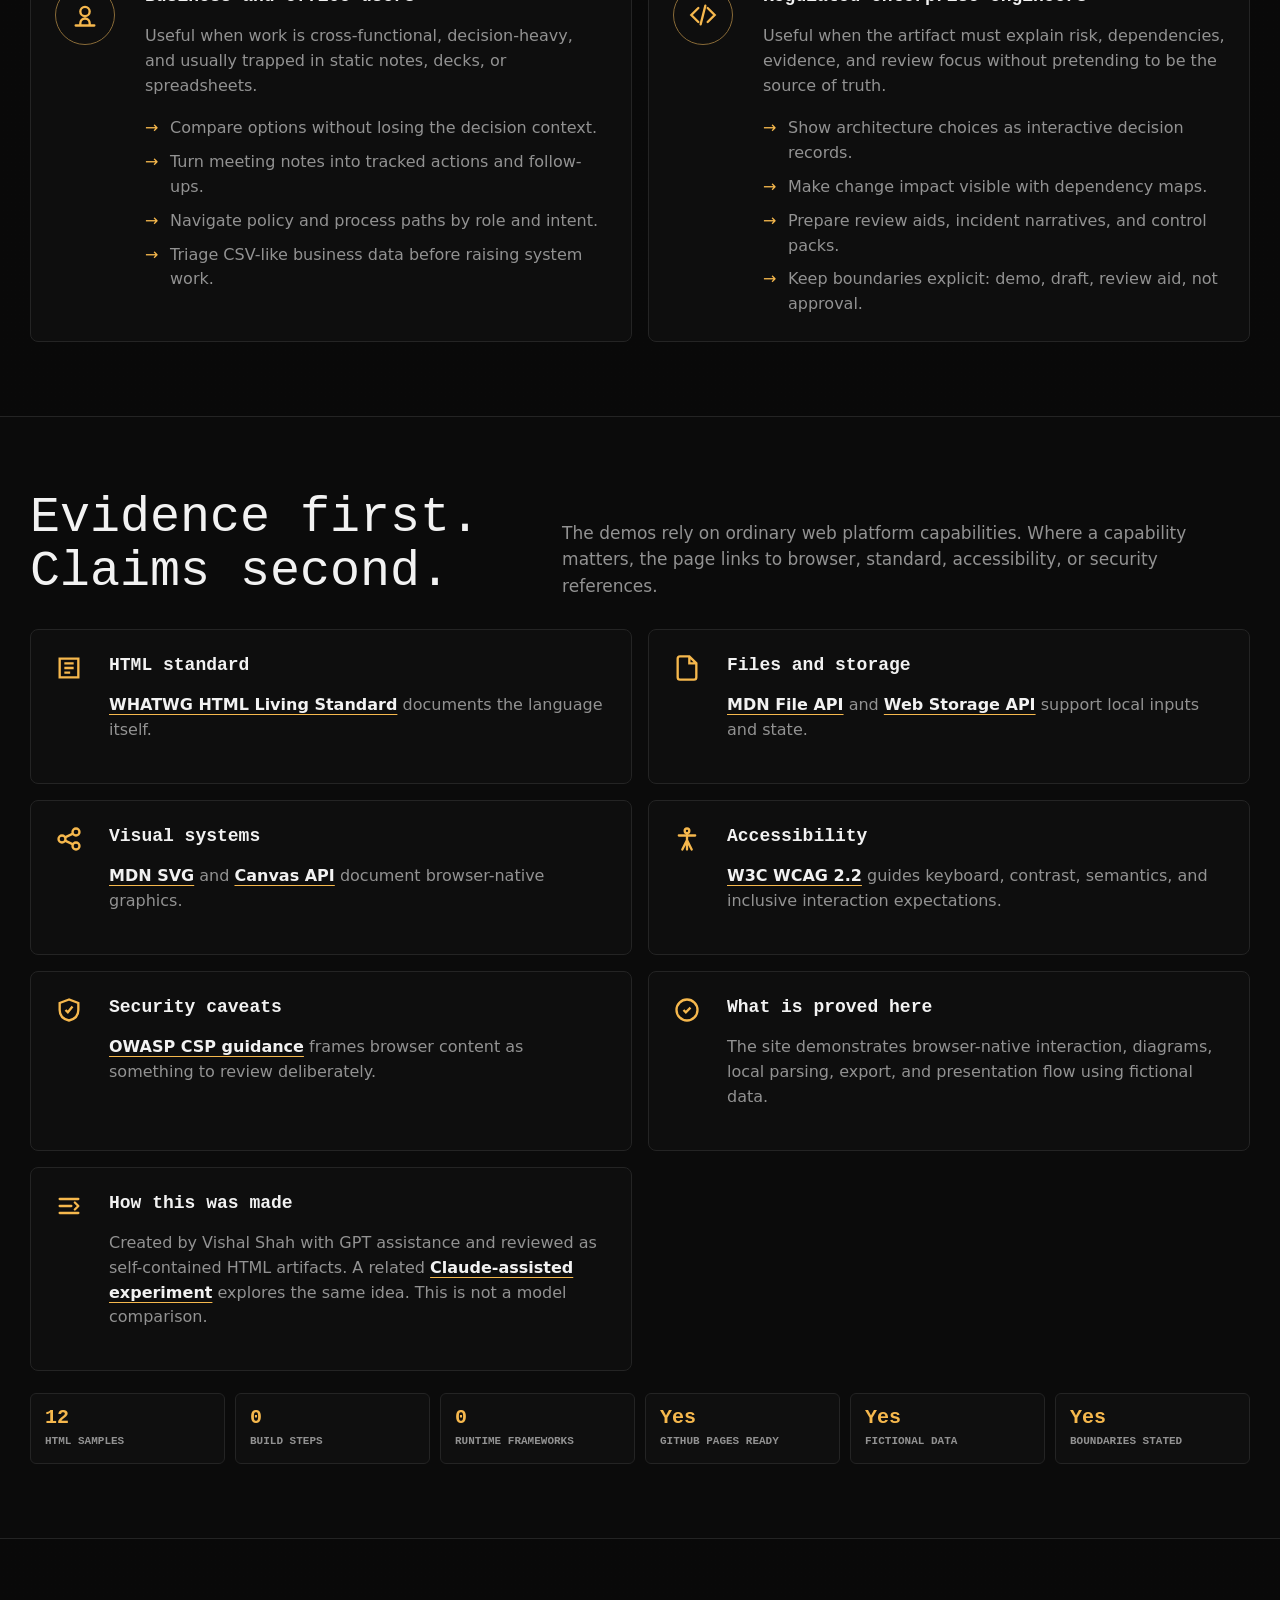
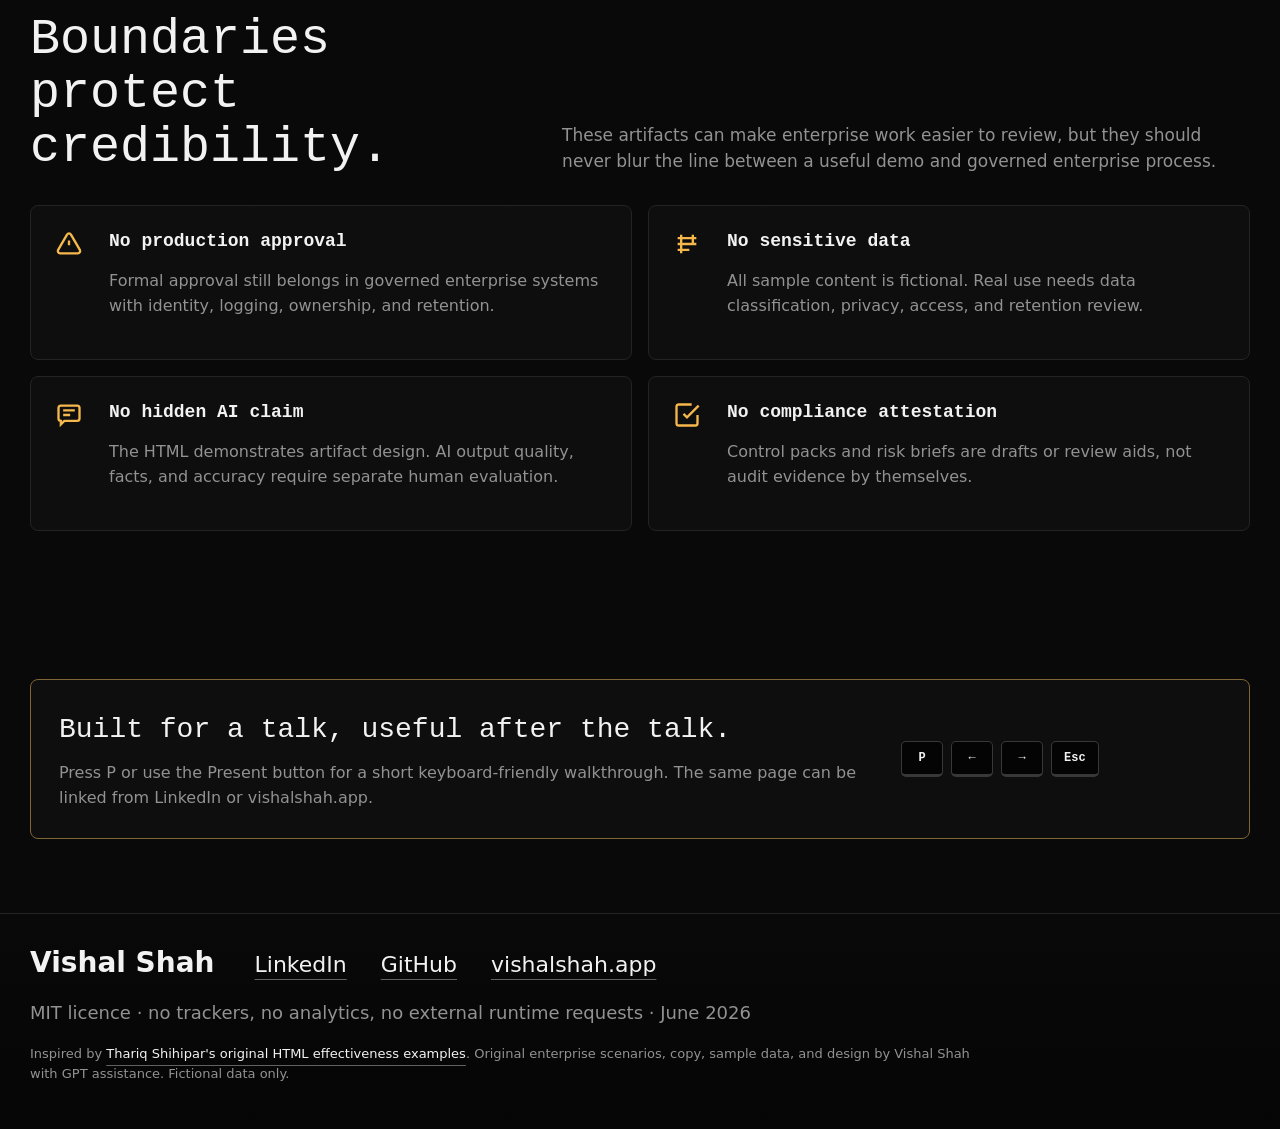
==== commit cfe8b9ca: "Tone down footer signature typography" ====
--- a/index.html
+++ b/index.html
@@ -1009,7 +1009,7 @@
 
 .site-footer {
   border-top: 1px solid var(--line);
-  padding: 42px 0 58px;
+  padding: 34px 0 44px;
   background:
     linear-gradient(180deg, transparent, color-mix(in oklch, var(--bg-2), transparent 12%)),
     var(--bg);
@@ -1017,7 +1017,7 @@
 
 .footer-signature {
   color: var(--muted);
-  font-size: clamp(18px, 2.6vw, 30px);
+  font-size: clamp(14px, 1.4vw, 18px);
   letter-spacing: 0;
 }
 
@@ -1025,19 +1025,20 @@
   display: flex;
   flex-wrap: wrap;
   align-items: baseline;
-  gap: 18px clamp(24px, 5vw, 54px);
-  margin-bottom: 22px;
+  gap: 12px clamp(20px, 4vw, 40px);
+  margin-bottom: 16px;
 }
 
 .signature-name {
   color: var(--ink);
-  font: 800 clamp(23px, 3.2vw, 38px)/1.05 var(--sans);
+  font: 800 clamp(20px, 2.2vw, 28px)/1.08 var(--sans);
 }
 
 .signature-links {
   display: flex;
   flex-wrap: wrap;
-  gap: 18px clamp(24px, 4vw, 44px);
+  gap: 12px clamp(18px, 3vw, 34px);
+  font-size: clamp(16px, 1.8vw, 22px);
 }
 
 .signature-links a,
@@ -1058,15 +1059,15 @@
   margin: 0;
   max-width: 980px;
   color: var(--muted);
-  font-size: clamp(18px, 2.35vw, 30px);
-  line-height: 1.45;
+  font-size: clamp(14px, 1.45vw, 18px);
+  line-height: 1.5;
 }
 
 .signature-credit {
-  margin: 26px 0 0;
+  margin: 18px 0 0;
   max-width: 960px;
   color: var(--muted);
-  font-size: 14px;
+  font-size: 13px;
   line-height: 1.6;
 }
 
@@ -1235,6 +1236,7 @@
   .evidence-grid,
   .boundary-grid,
   .section-head,
+  .presentation-strip,
   .path-rail,
   .sample-grid,
   .verification,
@@ -1256,6 +1258,35 @@
     max-width: 36rem;
     font-size: 16px;
     line-height: 1.55;
+  }
+
+  .presentation-strip {
+    align-items: start;
+    gap: 18px;
+    padding: 22px;
+  }
+
+  .presentation-strip h2 {
+    font-size: clamp(30px, 9vw, 42px);
+    line-height: 1.1;
+  }
+
+  .presentation-strip p {
+    max-width: 34rem;
+    font-size: 16px;
+    line-height: 1.55;
+  }
+
+  .key-row {
+    display: grid;
+    width: 100%;
+    grid-template-columns: repeat(4, minmax(0, 1fr));
+    gap: 8px;
+  }
+
+  kbd {
+    min-width: 0;
+    padding: 10px 8px;
   }
 
   .guided-path {
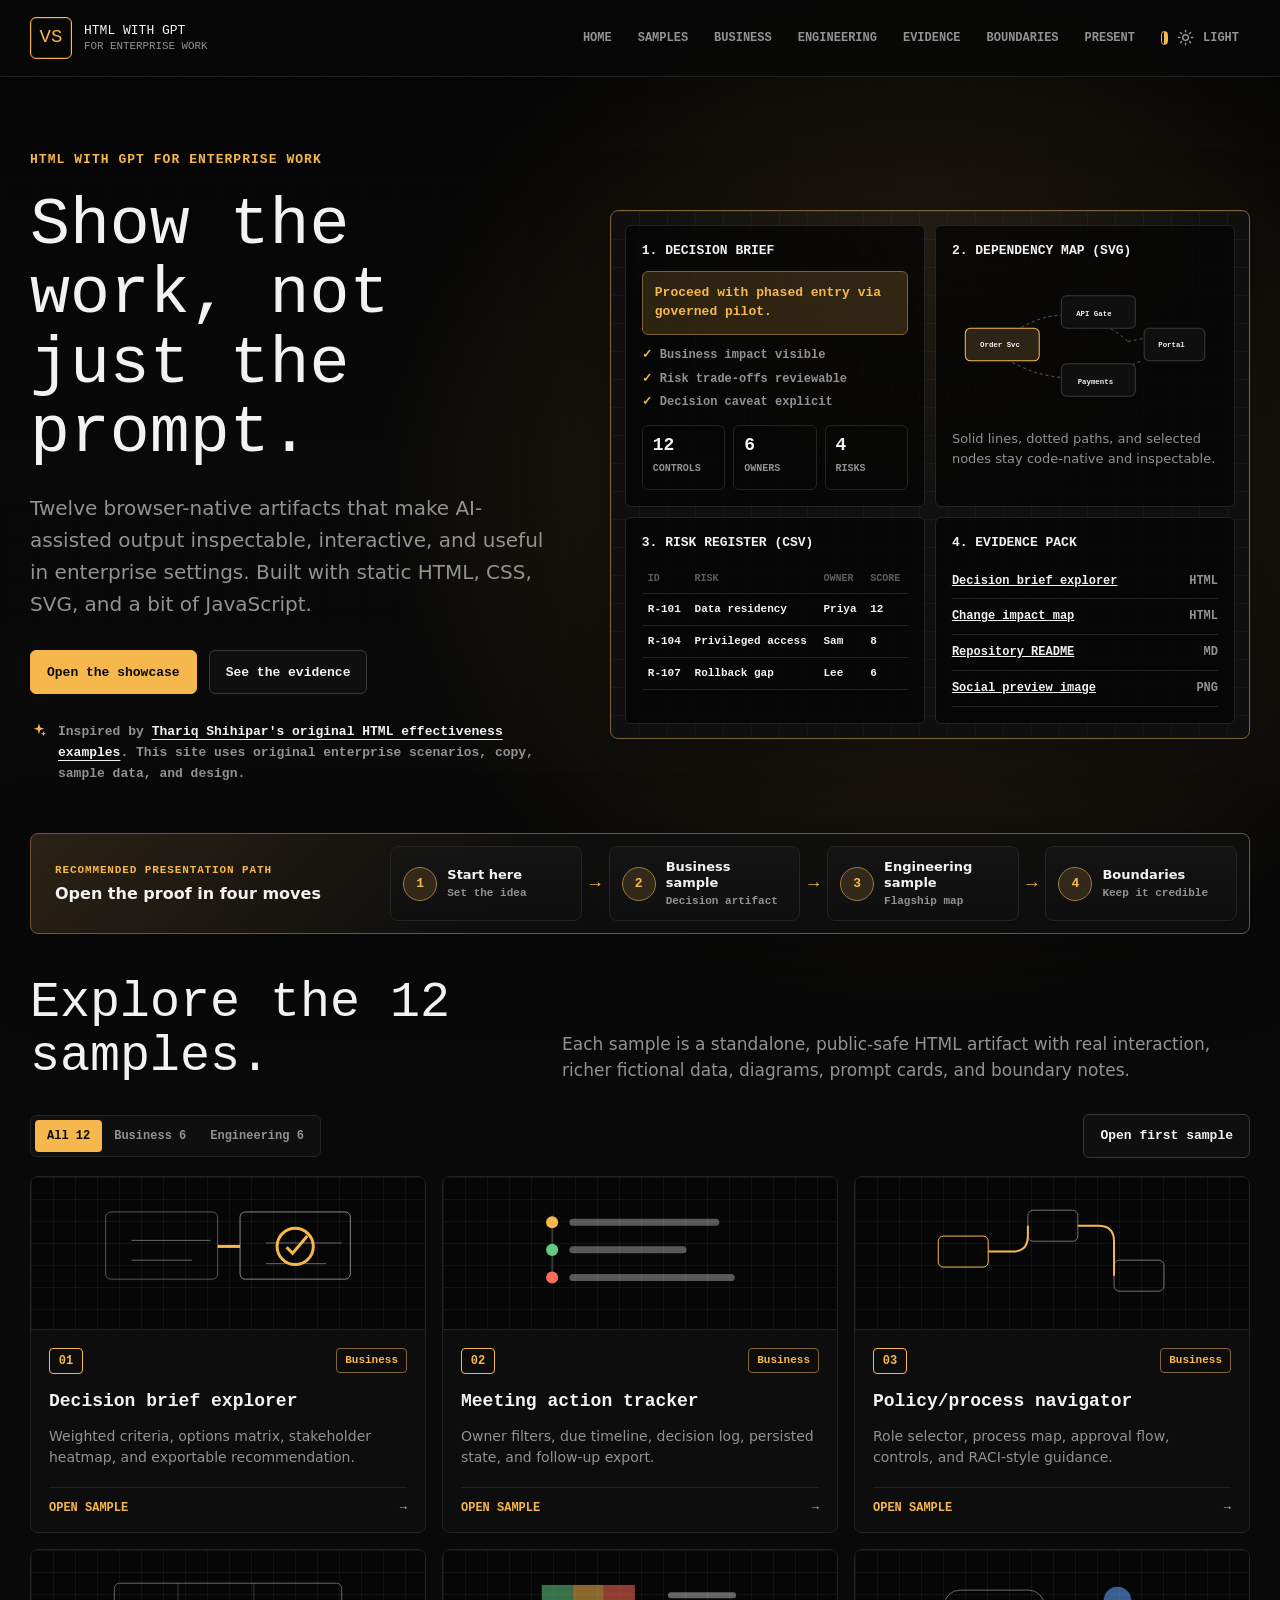
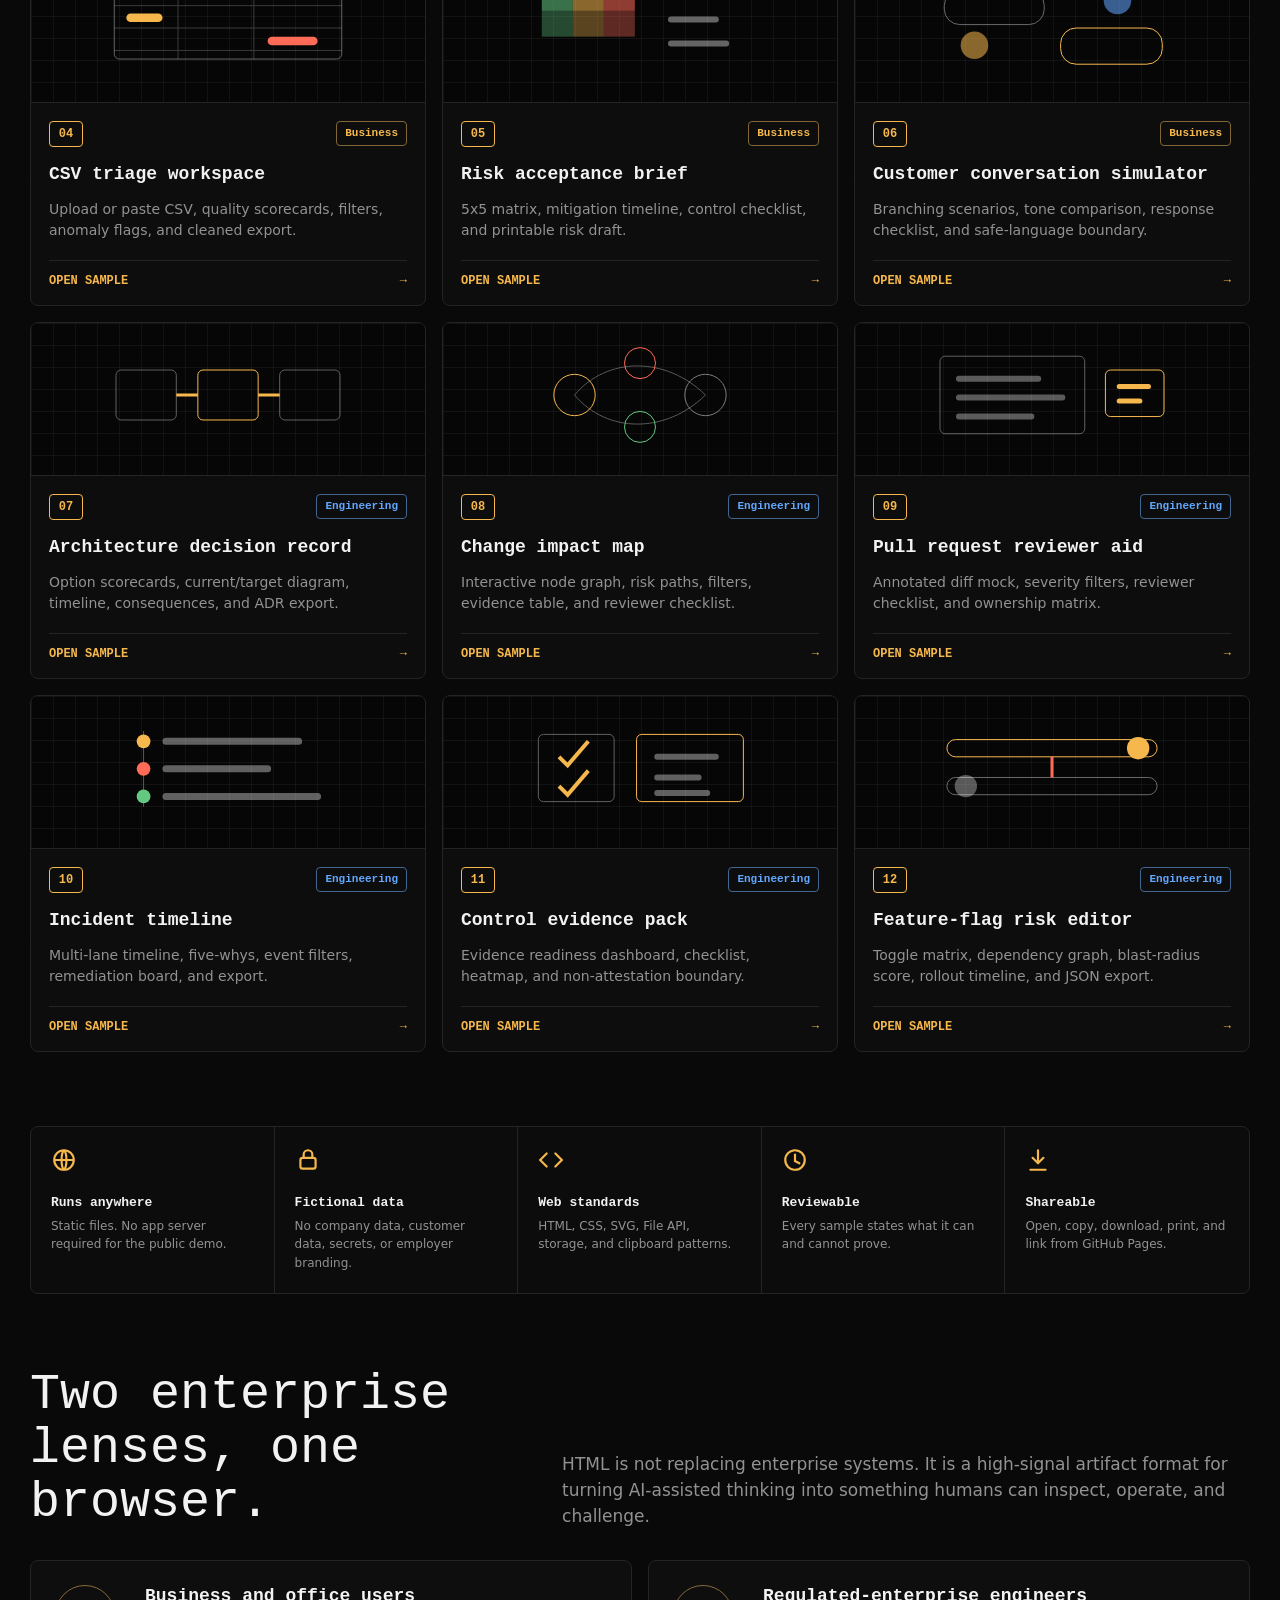
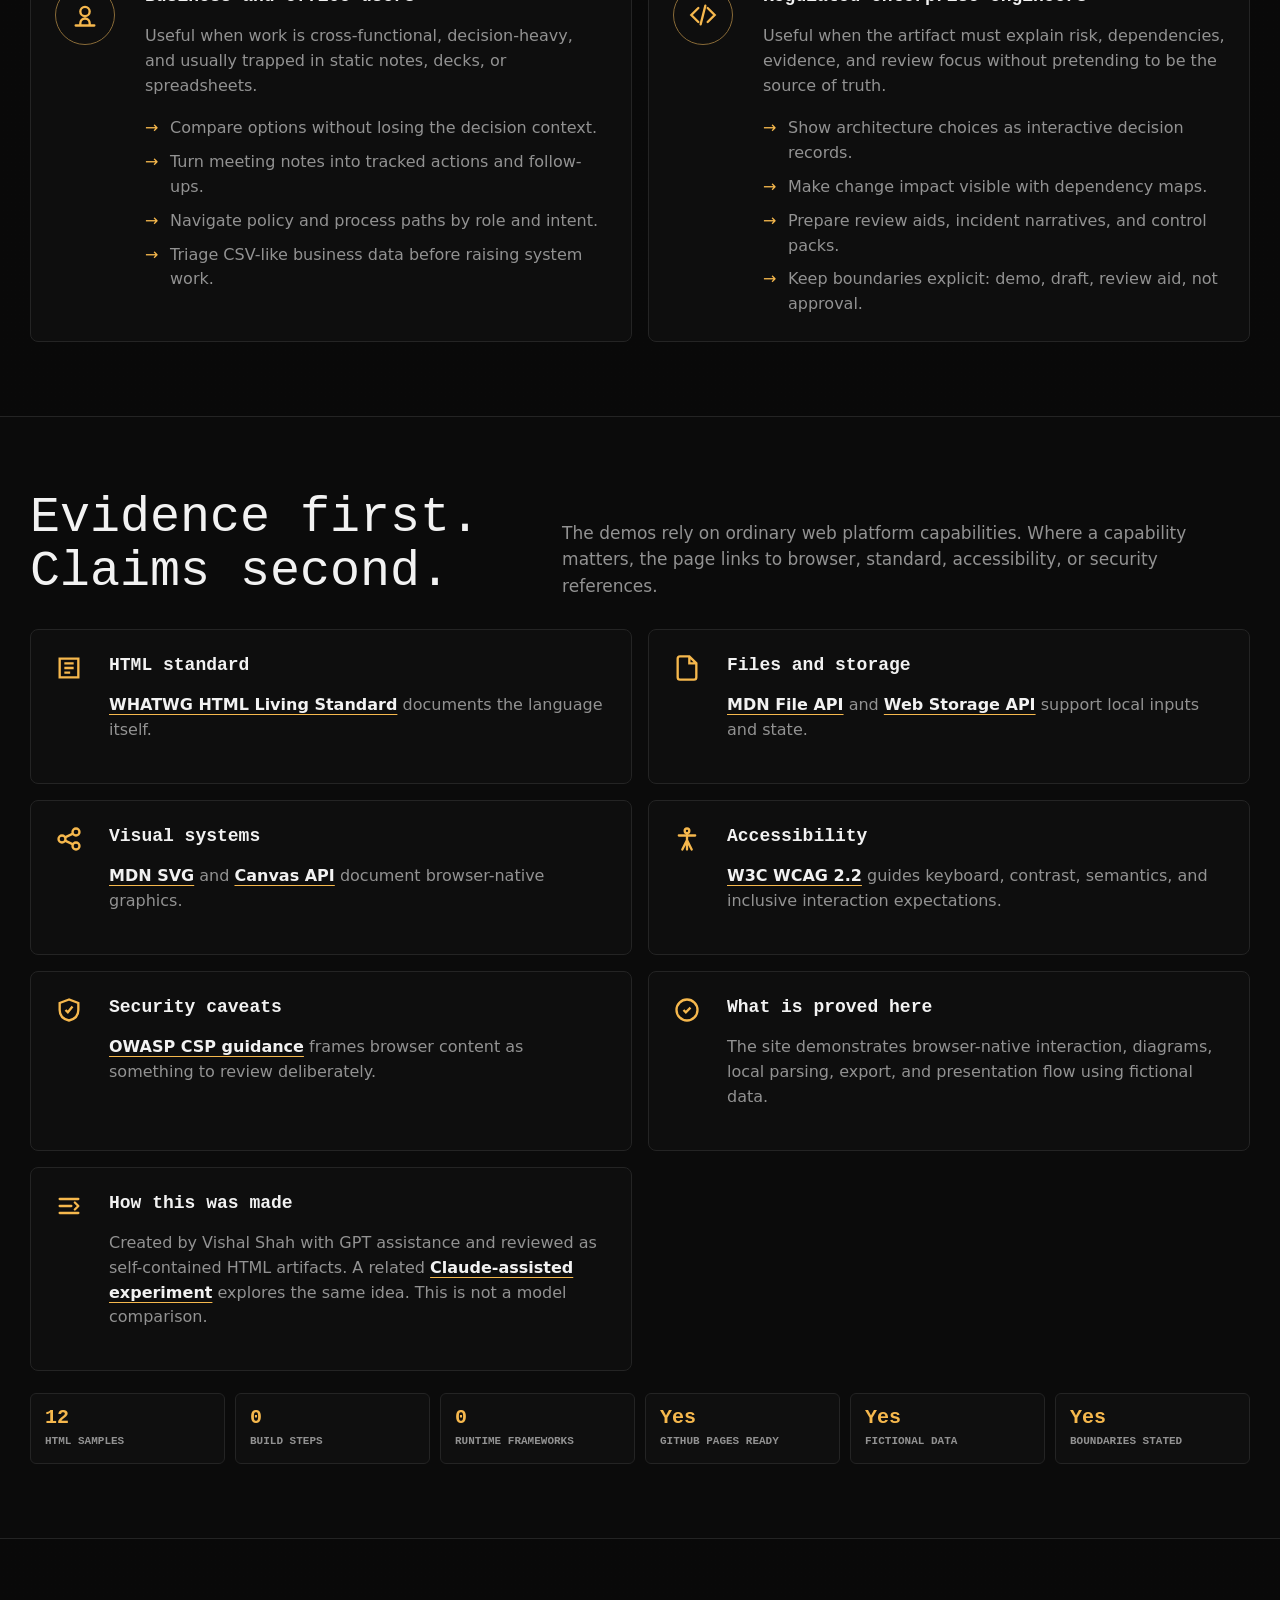
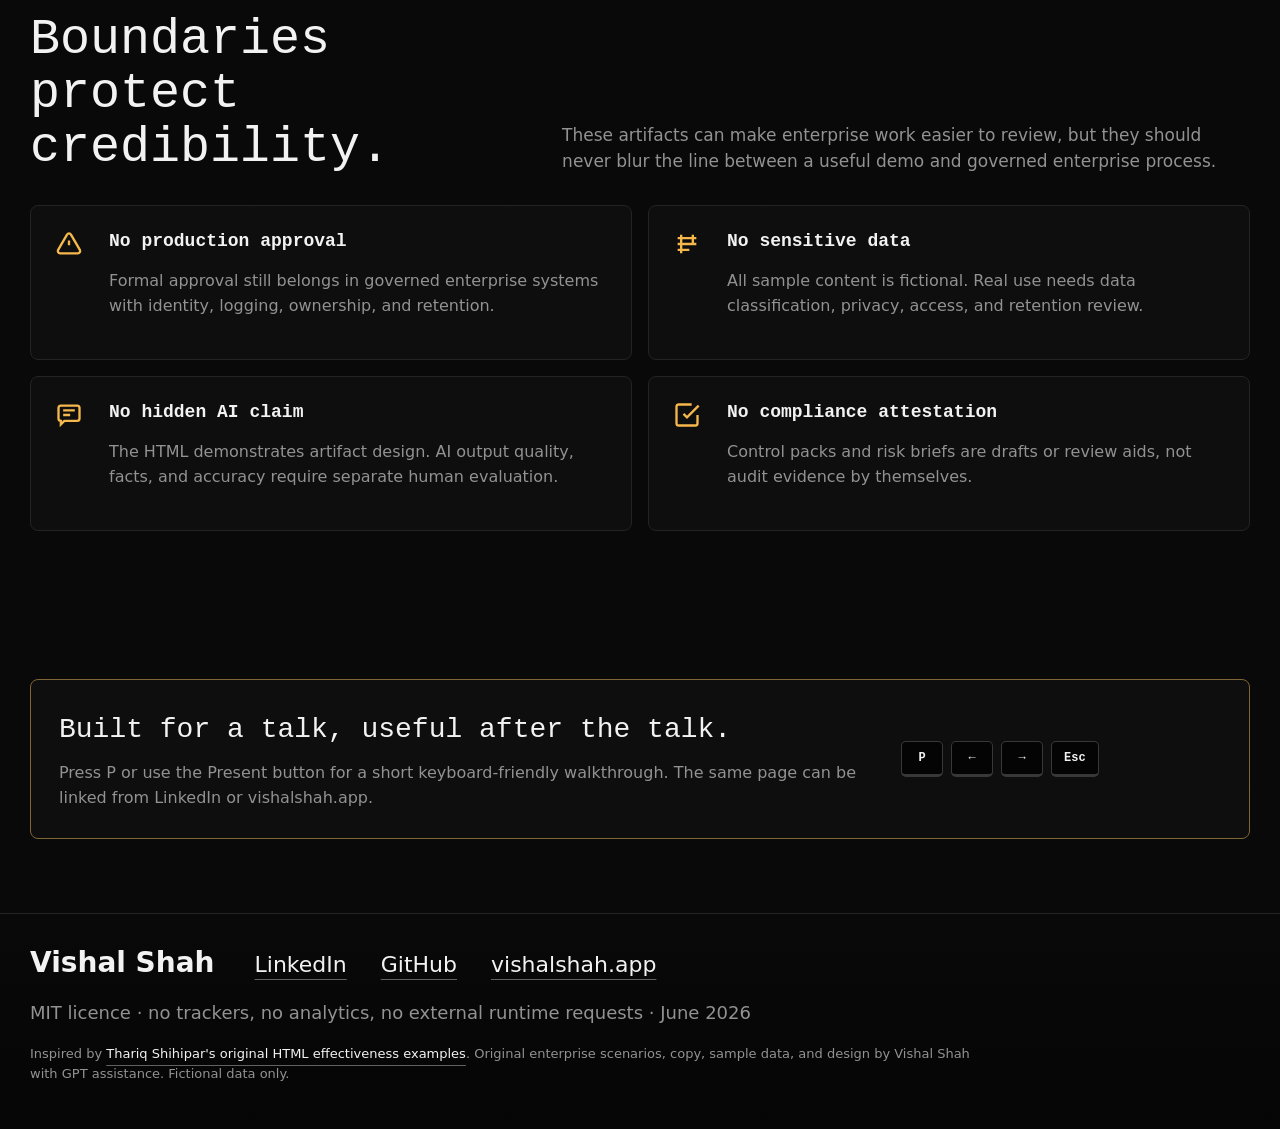
==== commit 5ce52799: "Align site with HTML-with-GPT repository" ====
--- a/index.html
+++ b/index.html
@@ -4,20 +4,20 @@
   <meta charset="utf-8">
   <meta name="viewport" content="width=device-width, initial-scale=1">
   <meta name="description" content="Enterprise-focused HTML and LLM examples for business users and engineers in regulated environments.">
-  <meta property="og:title" content="HTML and LLMs for Enterprise Work">
+  <meta property="og:title" content="HTML with GPT for Enterprise Work">
   <meta property="og:description" content="Show the work, not just the prompt: 12 interactive, fictional-data HTML demos for enterprise business and engineering work.">
   <meta property="og:type" content="website">
-  <meta property="og:url" content="https://vishal8shah.github.io/HTML-and-LLMs/">
-  <meta property="og:image" content="https://vishal8shah.github.io/HTML-and-LLMs/assets/social-preview.png">
+  <meta property="og:url" content="https://vishal8shah.github.io/HTML-with-GPT/">
+  <meta property="og:image" content="https://vishal8shah.github.io/HTML-with-GPT/assets/social-preview.png">
   <meta name="twitter:card" content="summary_large_image">
-  <meta name="twitter:title" content="HTML and LLMs for Enterprise Work">
+  <meta name="twitter:title" content="HTML with GPT for Enterprise Work">
   <meta name="twitter:description" content="Show the work, not just the prompt: 12 interactive HTML demos for enterprise work.">
-  <meta name="twitter:image" content="https://vishal8shah.github.io/HTML-and-LLMs/assets/social-preview.png">
+  <meta name="twitter:image" content="https://vishal8shah.github.io/HTML-with-GPT/assets/social-preview.png">
   <meta name="theme-color" content="#080807">
-  <link rel="canonical" href="https://vishal8shah.github.io/HTML-and-LLMs/">
+  <link rel="canonical" href="https://vishal8shah.github.io/HTML-with-GPT/">
   <link rel="icon" href="favicon.svg" type="image/svg+xml">
-  <link rel="alternate icon" href="/HTML-and-LLMs/favicon.ico" sizes="any">
-  <title>HTML and LLMs for Enterprise Work | Vishal Shah</title>
+  <link rel="alternate icon" href="/HTML-with-GPT/favicon.ico" sizes="any">
+  <title>HTML with GPT for Enterprise Work | Vishal Shah</title>
   <style>
 :root {
   color-scheme: dark;
@@ -1360,7 +1360,7 @@
     <div class="shell nav">
       <a class="brand" href="https://vishalshah.app" aria-label="Vishal Shah home">
         <span class="brand-mark">VS</span>
-        <span class="brand-text">HTML and LLMs <small>for enterprise work</small></span>
+        <span class="brand-text">HTML with GPT <small>for enterprise work</small></span>
       </a>
       <nav class="nav-links" aria-label="Primary navigation">
         <a href="https://vishalshah.app">Home</a>
@@ -1378,7 +1378,7 @@
   <main id="main">
     <section class="shell hero" id="top">
       <div class="reveal">
-        <p class="hero-kicker">HTML and LLMs for enterprise work</p>
+        <p class="hero-kicker">HTML with GPT for enterprise work</p>
         <h1>Show the work, not just the prompt.</h1>
         <p class="hero-copy">
           Twelve browser-native artifacts that make AI-assisted output inspectable, interactive, and useful in enterprise settings. Built with static HTML, CSS, SVG, and a bit of JavaScript.
@@ -1657,7 +1657,7 @@
         <strong class="signature-name">Vishal Shah</strong>
         <nav class="signature-links" aria-label="Footer links">
           <a href="https://www.linkedin.com/in/vishal8shah">LinkedIn</a>
-          <a href="https://github.com/vishal8shah">GitHub</a>
+          <a href="https://github.com/vishal8shah/HTML-with-GPT">GitHub</a>
           <a href="https://vishalshah.app">vishalshah.app</a>
         </nav>
       </div>
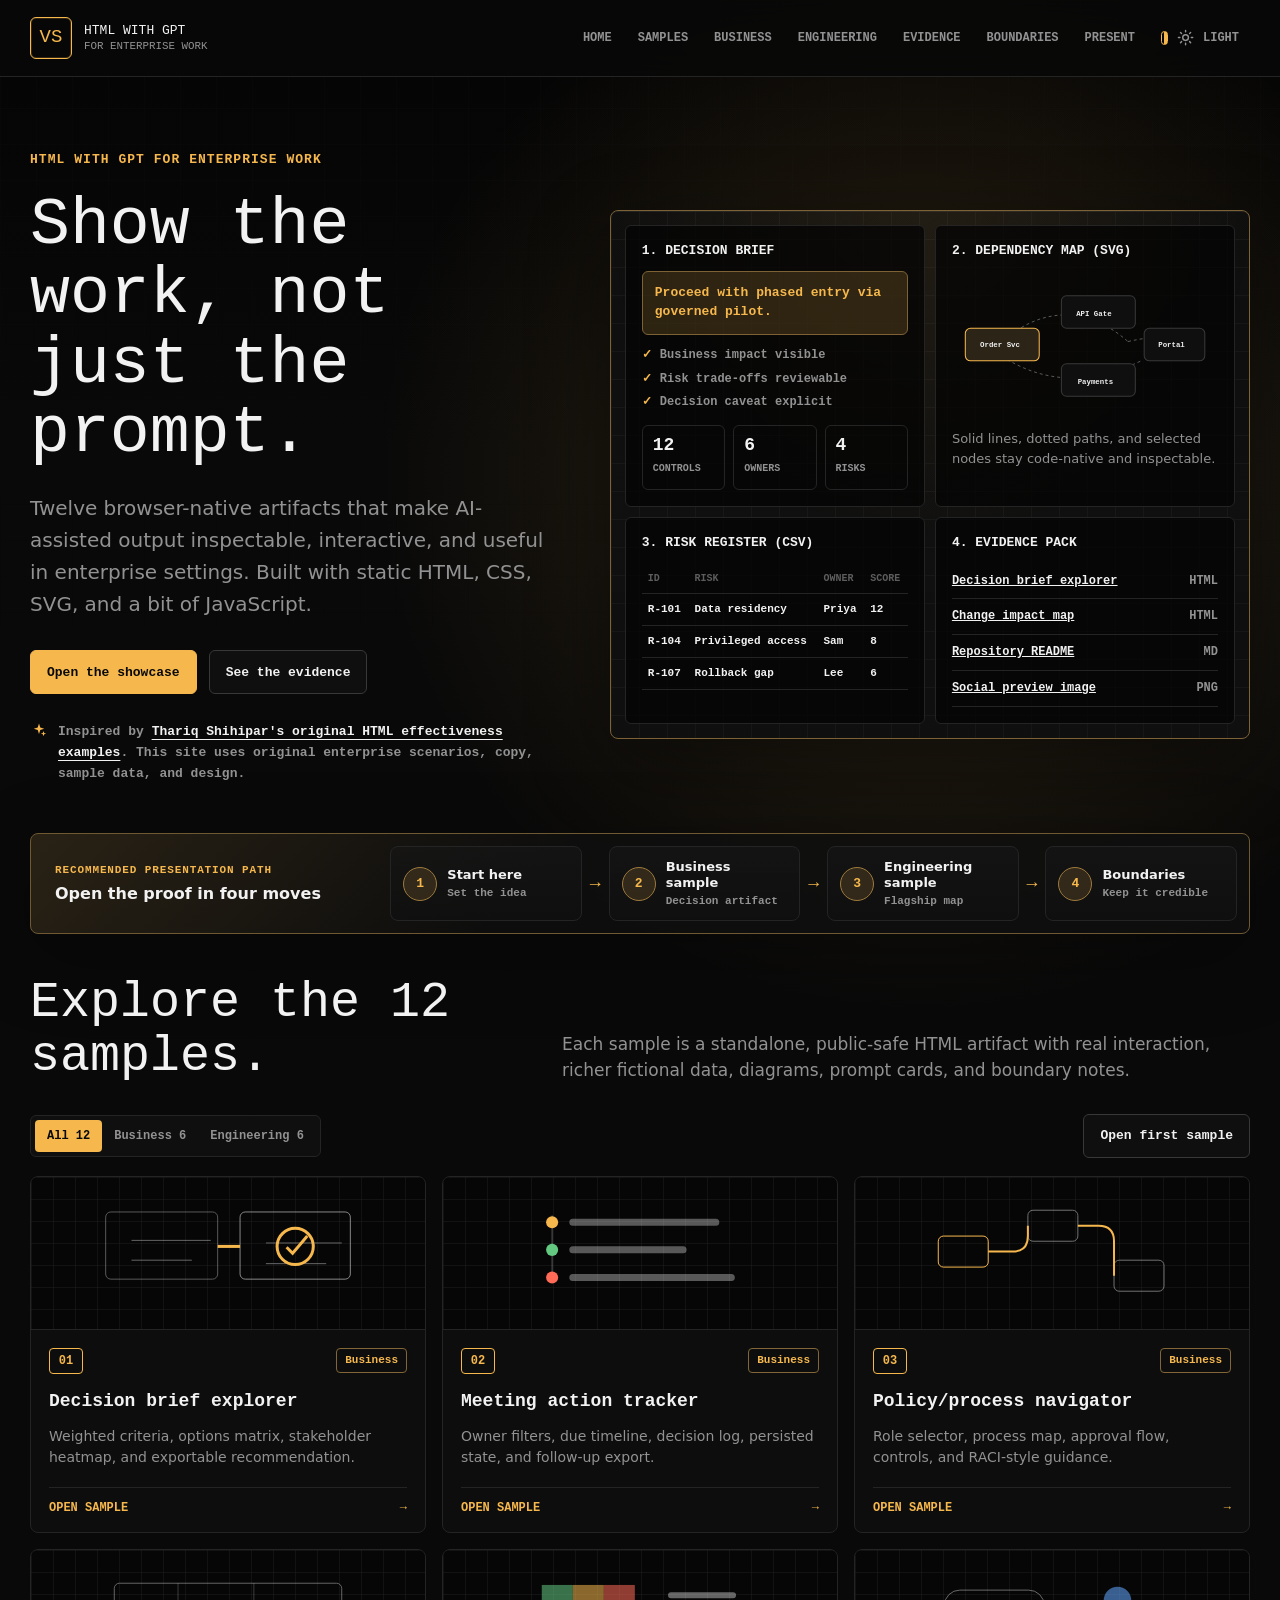
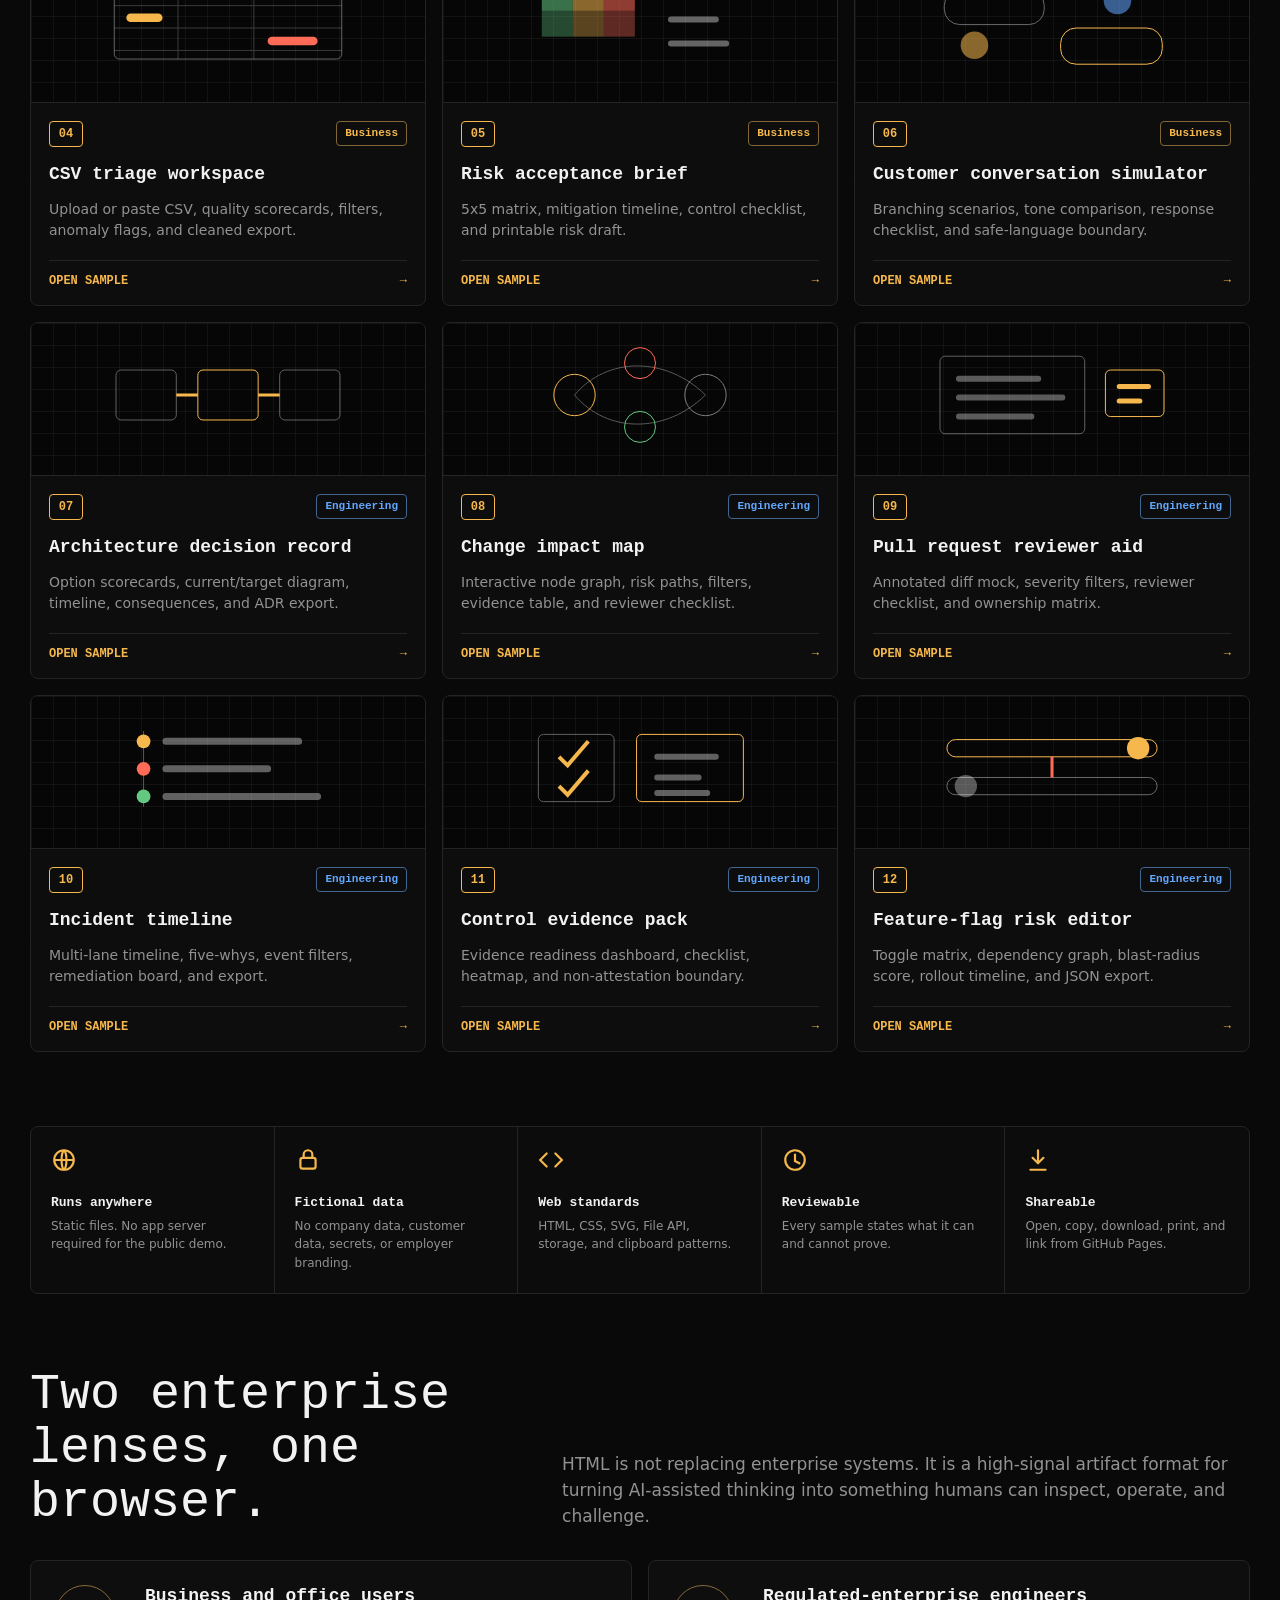
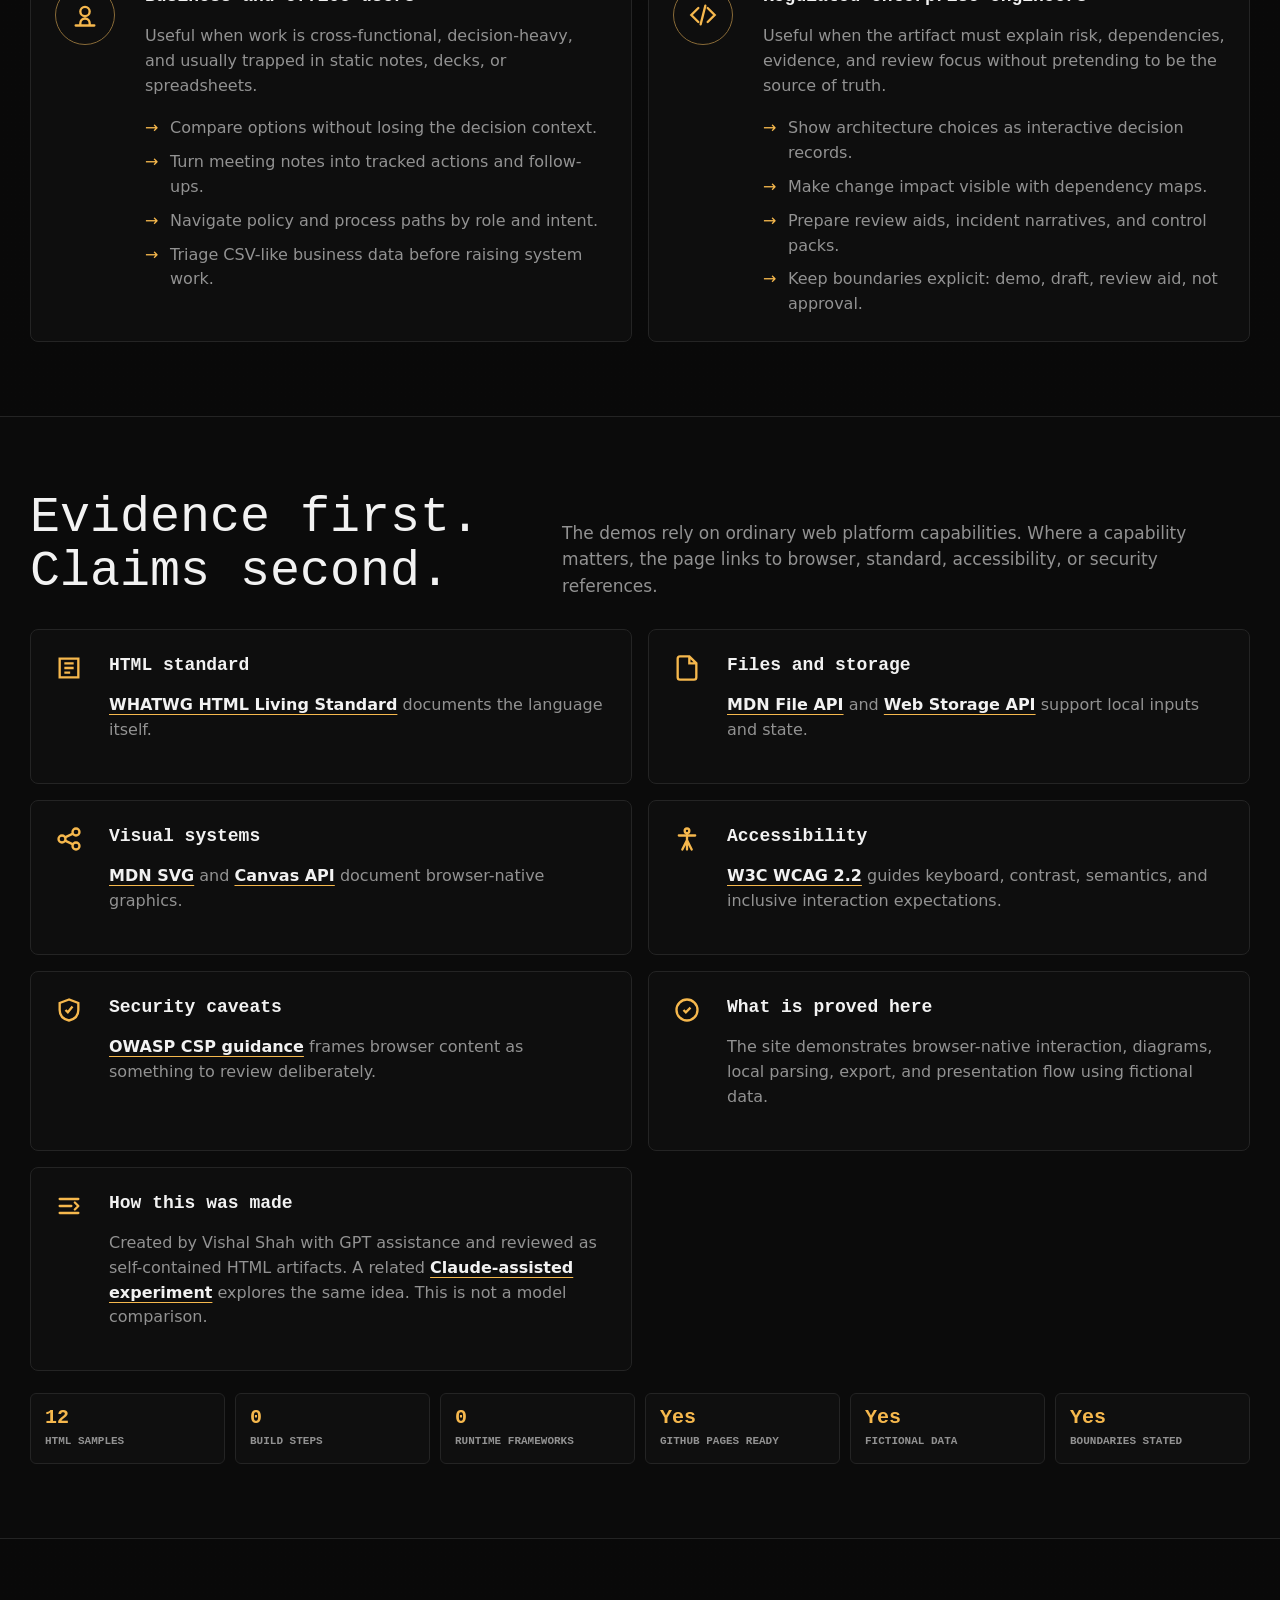
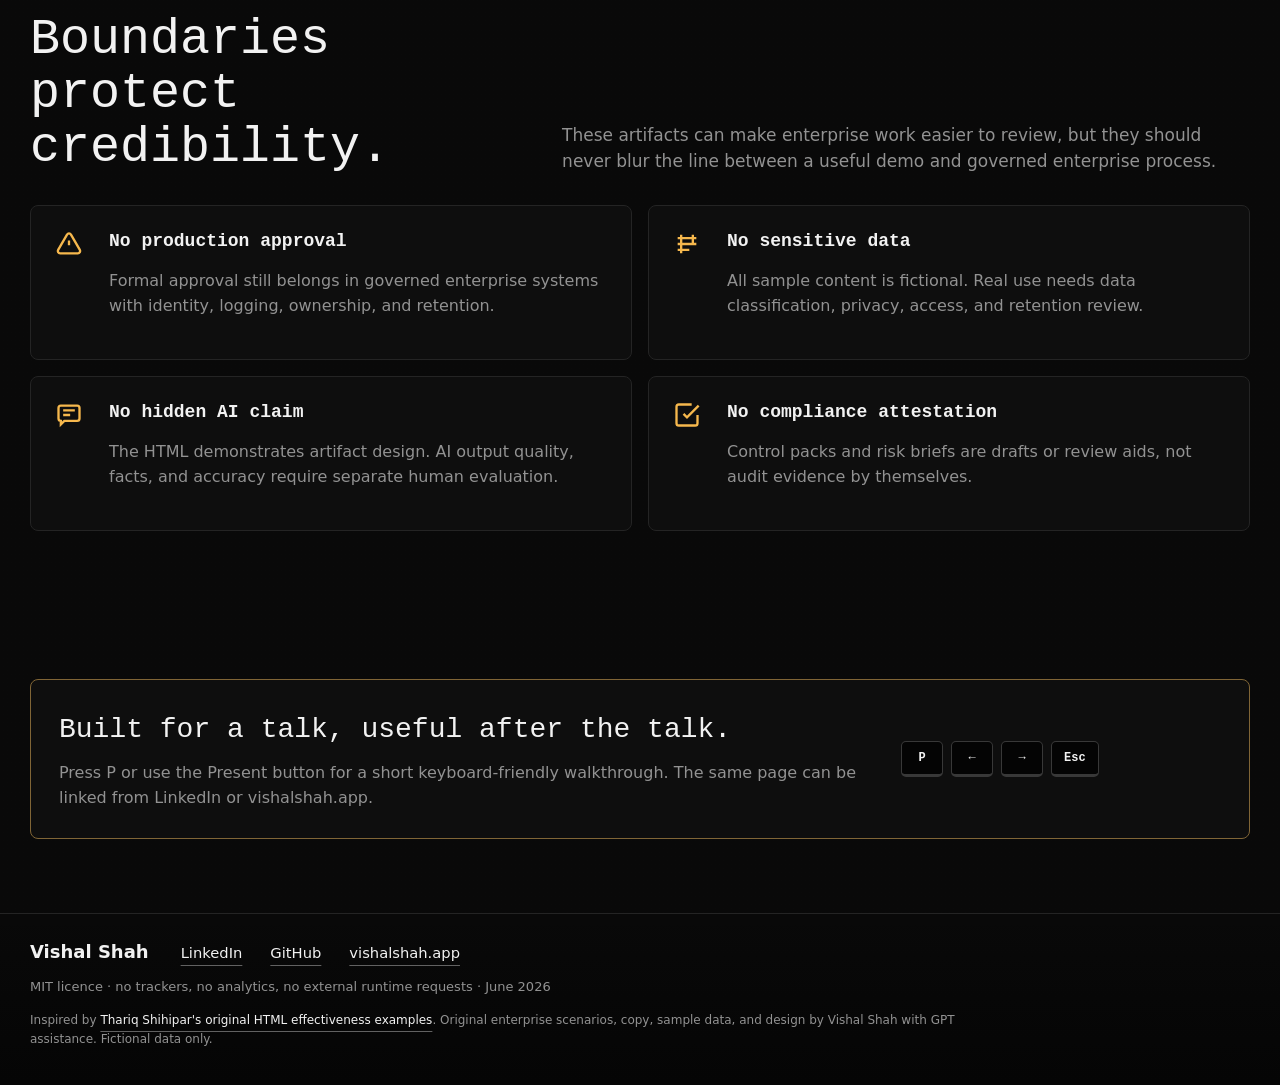
==== commit 72efe66d: "Reduce footer typography scale" ====
--- a/index.html
+++ b/index.html
@@ -1009,7 +1009,7 @@
 
 .site-footer {
   border-top: 1px solid var(--line);
-  padding: 34px 0 44px;
+  padding: 28px 0 36px;
   background:
     linear-gradient(180deg, transparent, color-mix(in oklch, var(--bg-2), transparent 12%)),
     var(--bg);
@@ -1017,7 +1017,7 @@
 
 .footer-signature {
   color: var(--muted);
-  font-size: clamp(14px, 1.4vw, 18px);
+  font-size: 13px;
   letter-spacing: 0;
 }
 
@@ -1025,20 +1025,20 @@
   display: flex;
   flex-wrap: wrap;
   align-items: baseline;
-  gap: 12px clamp(20px, 4vw, 40px);
-  margin-bottom: 16px;
+  gap: 10px clamp(18px, 3vw, 32px);
+  margin-bottom: 12px;
 }
 
 .signature-name {
   color: var(--ink);
-  font: 800 clamp(20px, 2.2vw, 28px)/1.08 var(--sans);
+  font: 800 clamp(15px, 1.45vw, 18px)/1.1 var(--sans);
 }
 
 .signature-links {
   display: flex;
   flex-wrap: wrap;
-  gap: 12px clamp(18px, 3vw, 34px);
-  font-size: clamp(16px, 1.8vw, 22px);
+  gap: 10px clamp(16px, 2.4vw, 28px);
+  font-size: clamp(13px, 1.15vw, 15px);
 }
 
 .signature-links a,
@@ -1059,15 +1059,15 @@
   margin: 0;
   max-width: 980px;
   color: var(--muted);
-  font-size: clamp(14px, 1.45vw, 18px);
+  font-size: 13px;
   line-height: 1.5;
 }
 
 .signature-credit {
-  margin: 18px 0 0;
+  margin: 14px 0 0;
   max-width: 960px;
   color: var(--muted);
-  font-size: 13px;
+  font-size: 12px;
   line-height: 1.6;
 }
 
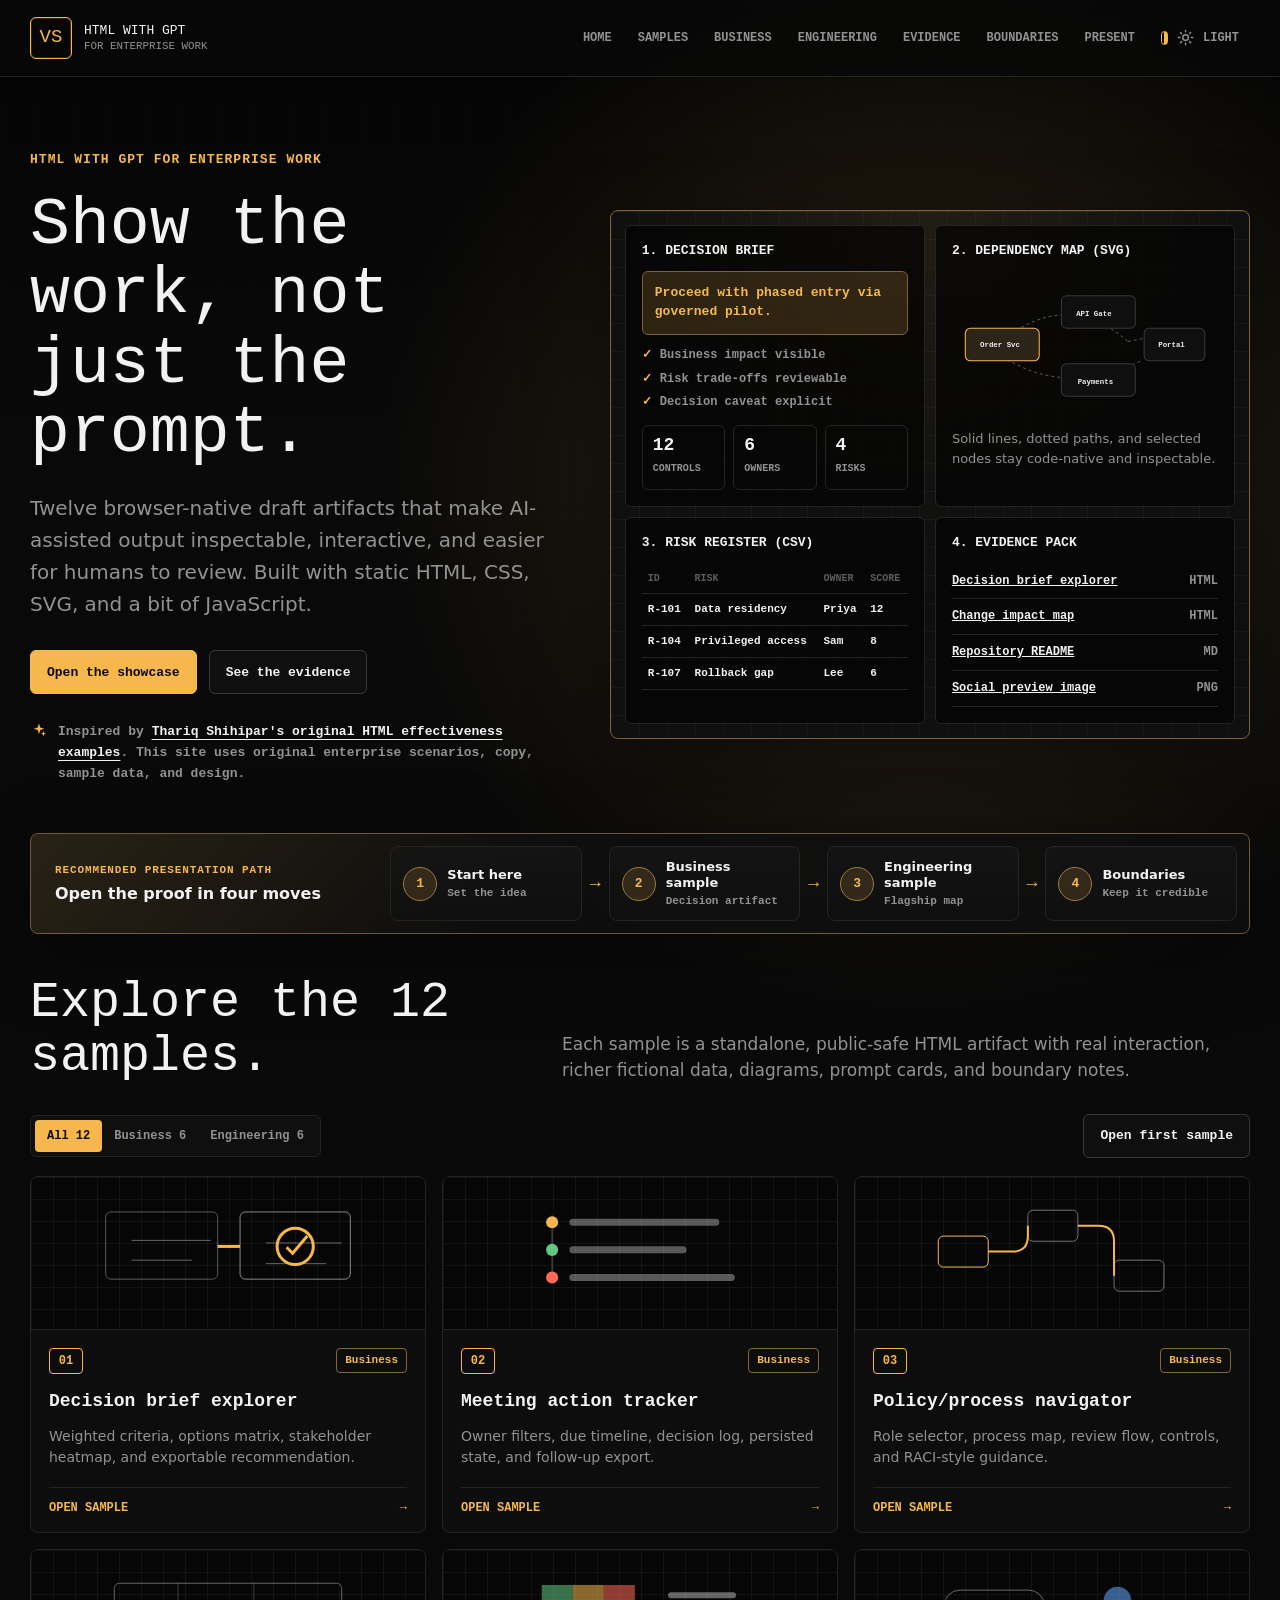
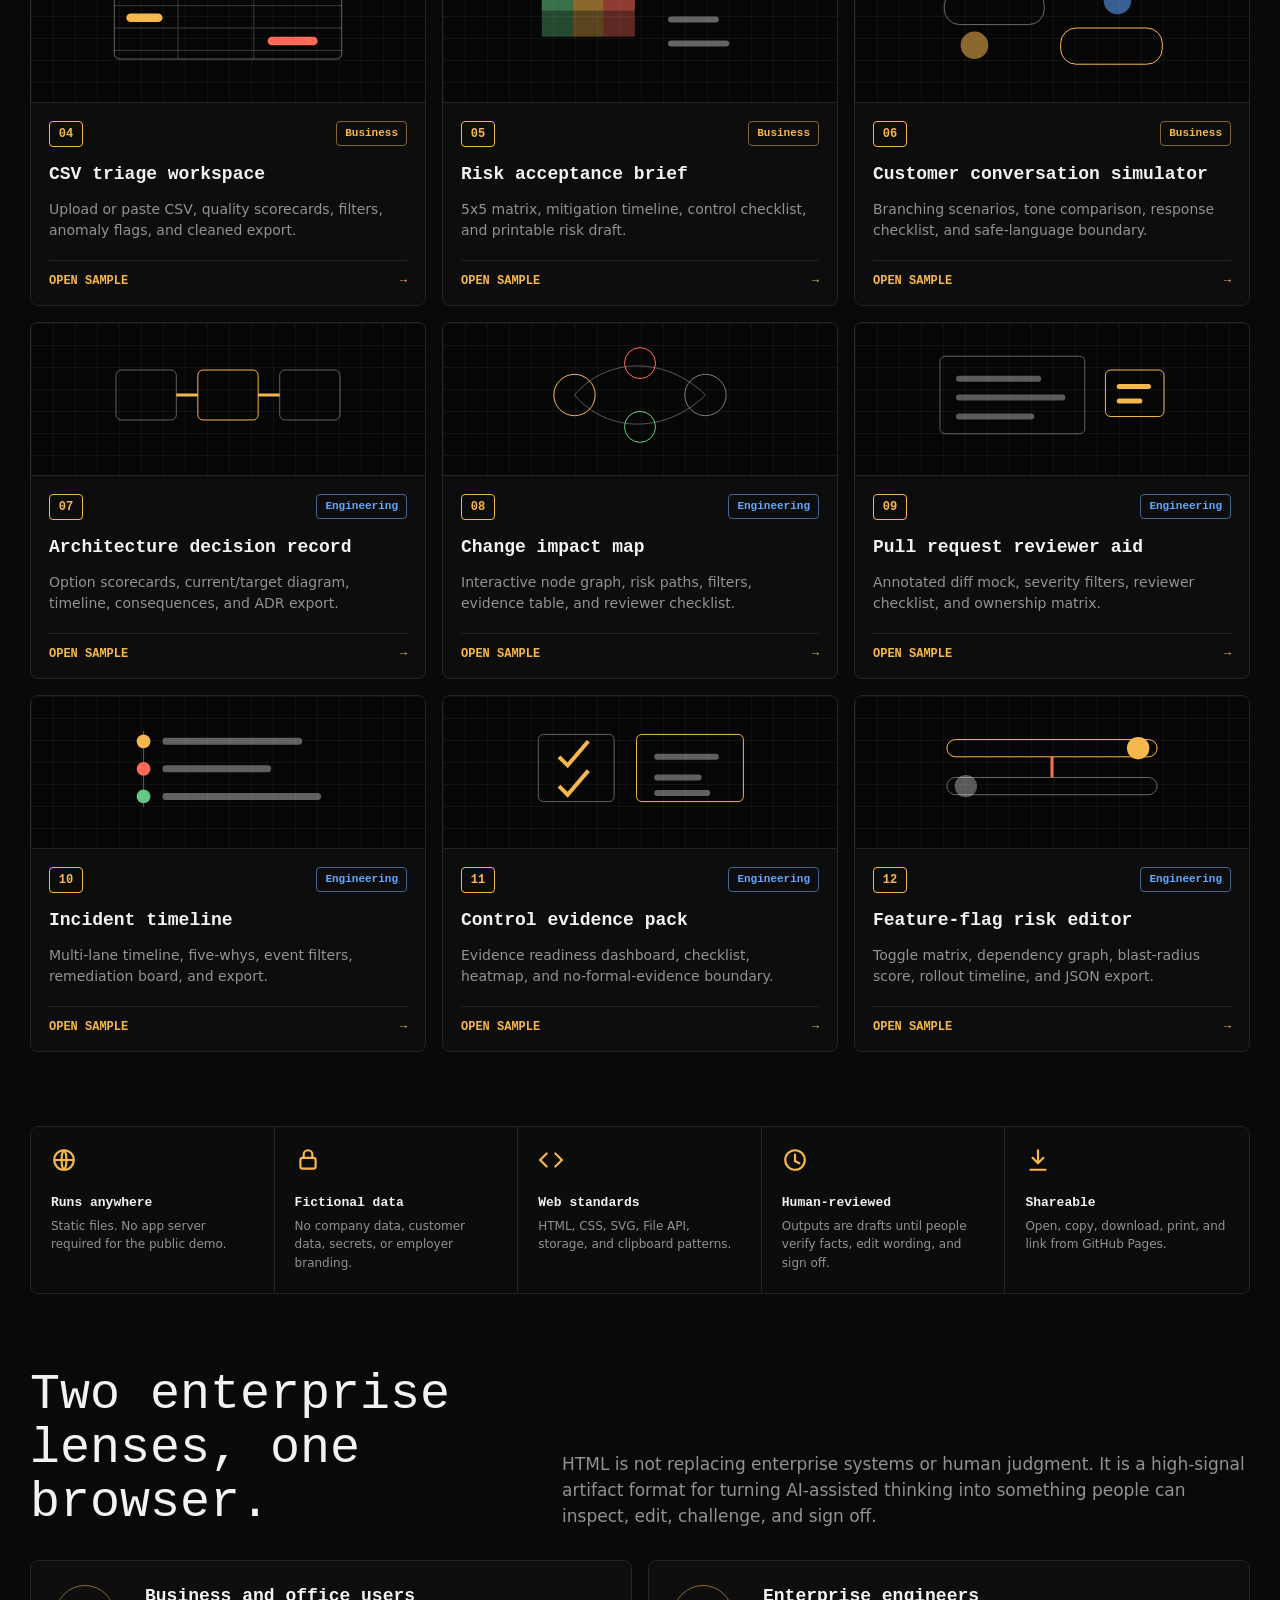
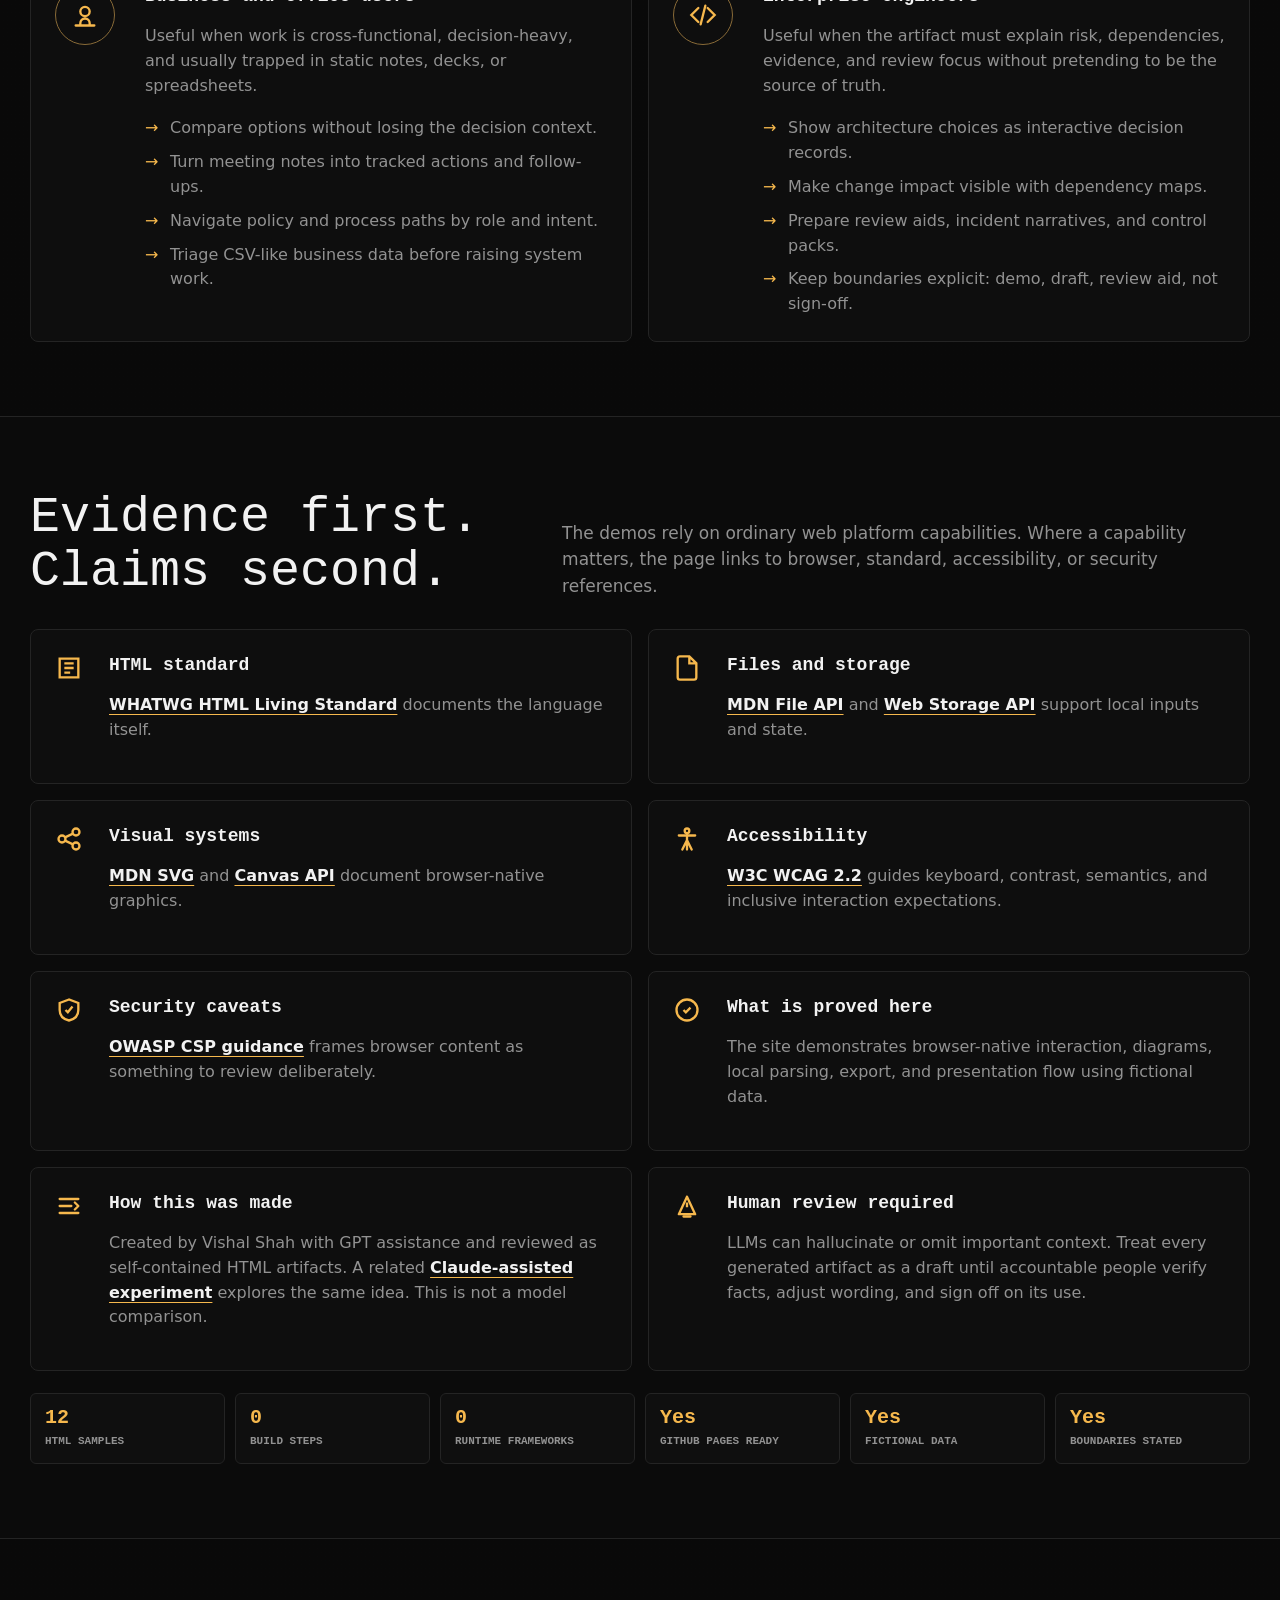
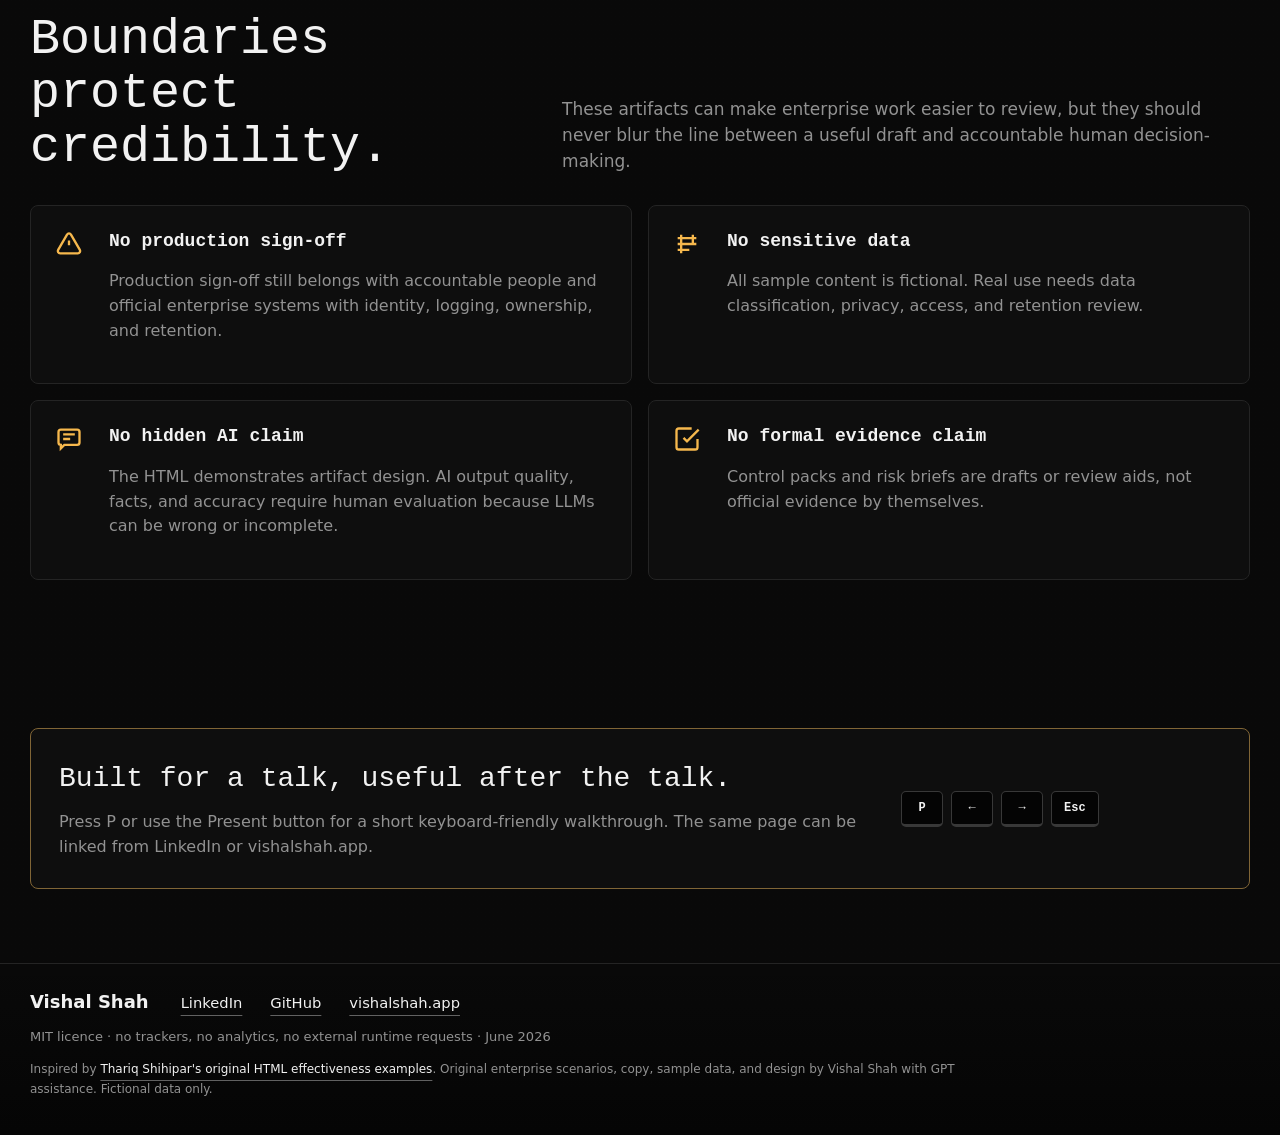
==== commit b811c327: "Strengthen human review boundaries" ====
--- a/index.html
+++ b/index.html
@@ -3,7 +3,7 @@
 <head>
   <meta charset="utf-8">
   <meta name="viewport" content="width=device-width, initial-scale=1">
-  <meta name="description" content="Enterprise-focused HTML and LLM examples for business users and engineers in regulated environments.">
+  <meta name="description" content="Enterprise-focused HTML and GPT examples for business users and engineers, with fictional data and clear human-review boundaries.">
   <meta property="og:title" content="HTML with GPT for Enterprise Work">
   <meta property="og:description" content="Show the work, not just the prompt: 12 interactive, fictional-data HTML demos for enterprise business and engineering work.">
   <meta property="og:type" content="website">
@@ -1381,7 +1381,7 @@
         <p class="hero-kicker">HTML with GPT for enterprise work</p>
         <h1>Show the work, not just the prompt.</h1>
         <p class="hero-copy">
-          Twelve browser-native artifacts that make AI-assisted output inspectable, interactive, and useful in enterprise settings. Built with static HTML, CSS, SVG, and a bit of JavaScript.
+          Twelve browser-native draft artifacts that make AI-assisted output inspectable, interactive, and easier for humans to review. Built with static HTML, CSS, SVG, and a bit of JavaScript.
         </p>
         <div class="hero-actions">
           <a class="button primary" href="#samples">Open the showcase</a>
@@ -1491,7 +1491,7 @@
       </div>
       <div class="proof-item">
         <svg viewBox="0 0 24 24" aria-hidden="true"><circle cx="12" cy="12" r="9" fill="none" stroke="currentColor" stroke-width="2"/><path d="M12 7v6l4 2" fill="none" stroke="currentColor" stroke-width="2" stroke-linecap="round"/></svg>
-        <strong>Reviewable</strong><span>Every sample states what it can and cannot prove.</span>
+        <strong>Human-reviewed</strong><span>Outputs are drafts until people verify facts, edit wording, and sign off.</span>
       </div>
       <div class="proof-item">
         <svg viewBox="0 0 24 24" aria-hidden="true"><path d="M12 3v12M7 10l5 5 5-5M5 21h14" fill="none" stroke="currentColor" stroke-width="2" stroke-linecap="round"/></svg>
@@ -1502,7 +1502,7 @@
     <section class="shell section-block reveal" id="business">
       <div class="section-head">
         <h2>Two enterprise lenses, one browser.</h2>
-        <p>HTML is not replacing enterprise systems. It is a high-signal artifact format for turning AI-assisted thinking into something humans can inspect, operate, and challenge.</p>
+        <p>HTML is not replacing enterprise systems or human judgment. It is a high-signal artifact format for turning AI-assisted thinking into something people can inspect, edit, challenge, and sign off.</p>
       </div>
       <div class="lens-grid">
         <article class="lens-card">
@@ -1521,13 +1521,13 @@
         <article class="lens-card" id="engineering">
           <div class="lens-icon"><svg viewBox="0 0 24 24" aria-hidden="true"><path d="m8 18-6-6 6-6M16 6l6 6-6 6M14 4l-4 16" fill="none" stroke="currentColor" stroke-width="2" stroke-linecap="round"/></svg></div>
           <div>
-            <h3>Regulated-enterprise engineers</h3>
+            <h3>Enterprise engineers</h3>
             <p>Useful when the artifact must explain risk, dependencies, evidence, and review focus without pretending to be the source of truth.</p>
             <ul>
               <li>Show architecture choices as interactive decision records.</li>
               <li>Make change impact visible with dependency maps.</li>
               <li>Prepare review aids, incident narratives, and control packs.</li>
-              <li>Keep boundaries explicit: demo, draft, review aid, not approval.</li>
+              <li>Keep boundaries explicit: demo, draft, review aid, not sign-off.</li>
             </ul>
           </div>
         </article>
@@ -1558,7 +1558,7 @@
         </a>
         <a class="sample-card" data-lens="business" href="samples/policy-process-navigator.html">
           <div class="sample-thumb"><svg viewBox="0 0 320 130"><rect x="28" y="50" width="58" height="36" rx="6" fill="none" stroke="var(--accent)"/><rect x="132" y="20" width="58" height="36" rx="6" fill="none" stroke="currentColor" opacity=".45"/><rect x="232" y="78" width="58" height="36" rx="6" fill="none" stroke="currentColor" opacity=".45"/><path d="M86 68h28q18 0 18-18v-12M190 38h24q18 0 18 18v40" fill="none" stroke="var(--accent)" stroke-width="2"/></svg></div>
-          <div class="sample-body"><div class="sample-meta"><span class="sample-number">03</span><span class="tag">Business</span></div><h3>Policy/process navigator</h3><p>Role selector, process map, approval flow, controls, and RACI-style guidance.</p><span class="sample-link">Open sample <span>→</span></span></div>
+          <div class="sample-body"><div class="sample-meta"><span class="sample-number">03</span><span class="tag">Business</span></div><h3>Policy/process navigator</h3><p>Role selector, process map, review flow, controls, and RACI-style guidance.</p><span class="sample-link">Open sample <span>→</span></span></div>
         </a>
         <a class="sample-card" data-lens="business" href="samples/csv-triage-workspace.html">
           <div class="sample-thumb"><svg viewBox="0 0 320 130"><rect x="28" y="20" width="264" height="88" rx="6" fill="none" stroke="currentColor" opacity=".4"/><path d="M28 46h264M28 72h264M28 98h264M102 20v88M190 20v88" stroke="currentColor" opacity=".22"/><rect x="42" y="55" width="42" height="10" rx="5" fill="var(--accent)"/><rect x="206" y="82" width="58" height="10" rx="5" fill="var(--red)"/></svg></div>
@@ -1590,7 +1590,7 @@
         </a>
         <a class="sample-card" data-lens="engineering" href="samples/control-evidence-pack.html">
           <div class="sample-thumb"><svg viewBox="0 0 320 130"><rect x="42" y="26" width="88" height="78" rx="6" fill="none" stroke="currentColor" opacity=".38"/><rect x="156" y="26" width="124" height="78" rx="6" fill="none" stroke="var(--accent)"/><path d="M66 52l10 10 24-28M66 86l10 10 24-28" fill="none" stroke="var(--accent)" stroke-width="4"/><path d="M180 52h68M180 76h48M180 94h58" stroke="currentColor" stroke-width="6" stroke-linecap="round" opacity=".38"/></svg></div>
-          <div class="sample-body"><div class="sample-meta"><span class="sample-number">11</span><span class="tag engineering">Engineering</span></div><h3>Control evidence pack</h3><p>Evidence readiness dashboard, checklist, heatmap, and non-attestation boundary.</p><span class="sample-link">Open sample <span>→</span></span></div>
+          <div class="sample-body"><div class="sample-meta"><span class="sample-number">11</span><span class="tag engineering">Engineering</span></div><h3>Control evidence pack</h3><p>Evidence readiness dashboard, checklist, heatmap, and no-formal-evidence boundary.</p><span class="sample-link">Open sample <span>→</span></span></div>
         </a>
         <a class="sample-card" data-lens="engineering" href="samples/feature-flag-risk-editor.html">
           <div class="sample-thumb"><svg viewBox="0 0 320 130"><rect x="38" y="32" width="244" height="20" rx="10" fill="none" stroke="var(--accent)"/><circle cx="260" cy="42" r="13" fill="var(--accent)"/><rect x="38" y="76" width="244" height="20" rx="10" fill="none" stroke="currentColor" opacity=".42"/><circle cx="60" cy="86" r="13" fill="currentColor" opacity=".35"/><path d="M160 52v24" stroke="var(--red)" stroke-width="3"/></svg></div>
@@ -1613,6 +1613,7 @@
           <article class="source-card"><svg viewBox="0 0 24 24" aria-hidden="true"><path d="M12 3 4 6v6c0 5 3.4 8 8 9 4.6-1 8-4 8-9V6z" fill="none" stroke="currentColor" stroke-width="2"/><path d="M9 12l2 2 4-5" fill="none" stroke="currentColor" stroke-width="2"/></svg><div><h3>Security caveats</h3><p><a href="https://cheatsheetseries.owasp.org/cheatsheets/Content_Security_Policy_Cheat_Sheet.html">OWASP CSP guidance</a> frames browser content as something to review deliberately.</p></div></article>
           <article class="source-card"><svg viewBox="0 0 24 24" aria-hidden="true"><path d="M9 12l2 2 4-4M21 12a9 9 0 1 1-18 0 9 9 0 0 1 18 0Z" fill="none" stroke="currentColor" stroke-width="2"/></svg><div><h3>What is proved here</h3><p>The site demonstrates browser-native interaction, diagrams, local parsing, export, and presentation flow using fictional data.</p></div></article>
           <article class="source-card"><svg viewBox="0 0 24 24" aria-hidden="true"><path d="M4 6h16M4 12h10M4 18h16M17 9l3 3-3 3" fill="none" stroke="currentColor" stroke-width="2" stroke-linecap="round" stroke-linejoin="round"/></svg><div><h3>How this was made</h3><p>Created by Vishal Shah with GPT assistance and reviewed as self-contained HTML artifacts. A related <a href="https://vishal8shah.github.io/Power-of-HTML-with-LLMs/index.html">Claude-assisted experiment</a> explores the same idea. This is not a model comparison.</p></div></article>
+          <article class="source-card"><svg viewBox="0 0 24 24" aria-hidden="true"><path d="M12 9v4M12 17h.01M5 19h14L12 4Z" fill="none" stroke="currentColor" stroke-width="2" stroke-linejoin="round"/><path d="M9 21h6" fill="none" stroke="currentColor" stroke-width="2" stroke-linecap="round"/></svg><div><h3>Human review required</h3><p>LLMs can hallucinate or omit important context. Treat every generated artifact as a draft until accountable people verify facts, adjust wording, and sign off on its use.</p></div></article>
         </div>
         <div class="verification" aria-label="Static site verification checklist">
           <div class="verify-item"><strong>12</strong><span>HTML samples</span></div>
@@ -1628,13 +1629,13 @@
     <section class="shell section-block reveal" id="boundaries">
       <div class="section-head">
         <h2>Boundaries protect credibility.</h2>
-        <p>These artifacts can make enterprise work easier to review, but they should never blur the line between a useful demo and governed enterprise process.</p>
+        <p>These artifacts can make enterprise work easier to review, but they should never blur the line between a useful draft and accountable human decision-making.</p>
       </div>
       <div class="boundary-grid">
-        <article class="boundary-card"><svg viewBox="0 0 24 24" aria-hidden="true"><path d="M12 9v4M12 17h.01M10.3 3.9 2.7 17a2 2 0 0 0 1.7 3h15.2a2 2 0 0 0 1.7-3L13.7 3.9a2 2 0 0 0-3.4 0Z" fill="none" stroke="currentColor" stroke-width="2"/></svg><div><h3>No production approval</h3><p>Formal approval still belongs in governed enterprise systems with identity, logging, ownership, and retention.</p></div></article>
+        <article class="boundary-card"><svg viewBox="0 0 24 24" aria-hidden="true"><path d="M12 9v4M12 17h.01M10.3 3.9 2.7 17a2 2 0 0 0 1.7 3h15.2a2 2 0 0 0 1.7-3L13.7 3.9a2 2 0 0 0-3.4 0Z" fill="none" stroke="currentColor" stroke-width="2"/></svg><div><h3>No production sign-off</h3><p>Production sign-off still belongs with accountable people and official enterprise systems with identity, logging, ownership, and retention.</p></div></article>
         <article class="boundary-card"><svg viewBox="0 0 24 24" aria-hidden="true"><path d="M4 7h16M4 12h16M4 17h10M7 4v16M17 4v8" fill="none" stroke="currentColor" stroke-width="2"/></svg><div><h3>No sensitive data</h3><p>All sample content is fictional. Real use needs data classification, privacy, access, and retention review.</p></div></article>
-        <article class="boundary-card"><svg viewBox="0 0 24 24" aria-hidden="true"><path d="M7 8h10M7 12h6M5 20l3-3h11a2 2 0 0 0 2-2V6a2 2 0 0 0-2-2H5a2 2 0 0 0-2 2v9a2 2 0 0 0 2 2Z" fill="none" stroke="currentColor" stroke-width="2"/></svg><div><h3>No hidden AI claim</h3><p>The HTML demonstrates artifact design. AI output quality, facts, and accuracy require separate human evaluation.</p></div></article>
-        <article class="boundary-card"><svg viewBox="0 0 24 24" aria-hidden="true"><path d="M9 11 12 14 22 4M21 12v7a2 2 0 0 1-2 2H5a2 2 0 0 1-2-2V5a2 2 0 0 1 2-2h11" fill="none" stroke="currentColor" stroke-width="2"/></svg><div><h3>No compliance attestation</h3><p>Control packs and risk briefs are drafts or review aids, not audit evidence by themselves.</p></div></article>
+        <article class="boundary-card"><svg viewBox="0 0 24 24" aria-hidden="true"><path d="M7 8h10M7 12h6M5 20l3-3h11a2 2 0 0 0 2-2V6a2 2 0 0 0-2-2H5a2 2 0 0 0-2 2v9a2 2 0 0 0 2 2Z" fill="none" stroke="currentColor" stroke-width="2"/></svg><div><h3>No hidden AI claim</h3><p>The HTML demonstrates artifact design. AI output quality, facts, and accuracy require human evaluation because LLMs can be wrong or incomplete.</p></div></article>
+        <article class="boundary-card"><svg viewBox="0 0 24 24" aria-hidden="true"><path d="M9 11 12 14 22 4M21 12v7a2 2 0 0 1-2 2H5a2 2 0 0 1-2-2V5a2 2 0 0 1 2-2h11" fill="none" stroke="currentColor" stroke-width="2"/></svg><div><h3>No formal evidence claim</h3><p>Control packs and risk briefs are drafts or review aids, not official evidence by themselves.</p></div></article>
       </div>
     </section>
 
@@ -1671,7 +1672,7 @@
     <section class="slide" data-slide><div class="slide-inner"><h2>The enterprise question is credibility.</h2><p>Every strong claim must be visible in the artifact, linked to a public reference, or bounded clearly.</p></div></section>
     <section class="slide" data-slide><div class="slide-inner"><h2>Business users need shape.</h2><p>Decisions, meetings, policies, CSV triage, risks, and conversations become navigable workspaces.</p></div></section>
     <section class="slide" data-slide><div class="slide-inner"><h2>Engineers need reviewable evidence.</h2><p>Architecture choices, change impact, PR review, incidents, controls, and feature flags become visible.</p></div></section>
-    <section class="slide" data-slide><div class="slide-inner"><h2>The boundary is the message.</h2><p>HTML can improve the artifact. Enterprise approval, identity, controls, data governance, and system integration still matter.</p></div></section>
+    <section class="slide" data-slide><div class="slide-inner"><h2>The boundary is the message.</h2><p>HTML can improve the artifact. Human sign-off, identity, controls, data governance, and system integration still matter.</p></div></section>
     <div class="presenter-bar">
       <button type="button" data-close-presenter>Close</button>
       <span data-slide-count>1 / 5</span>
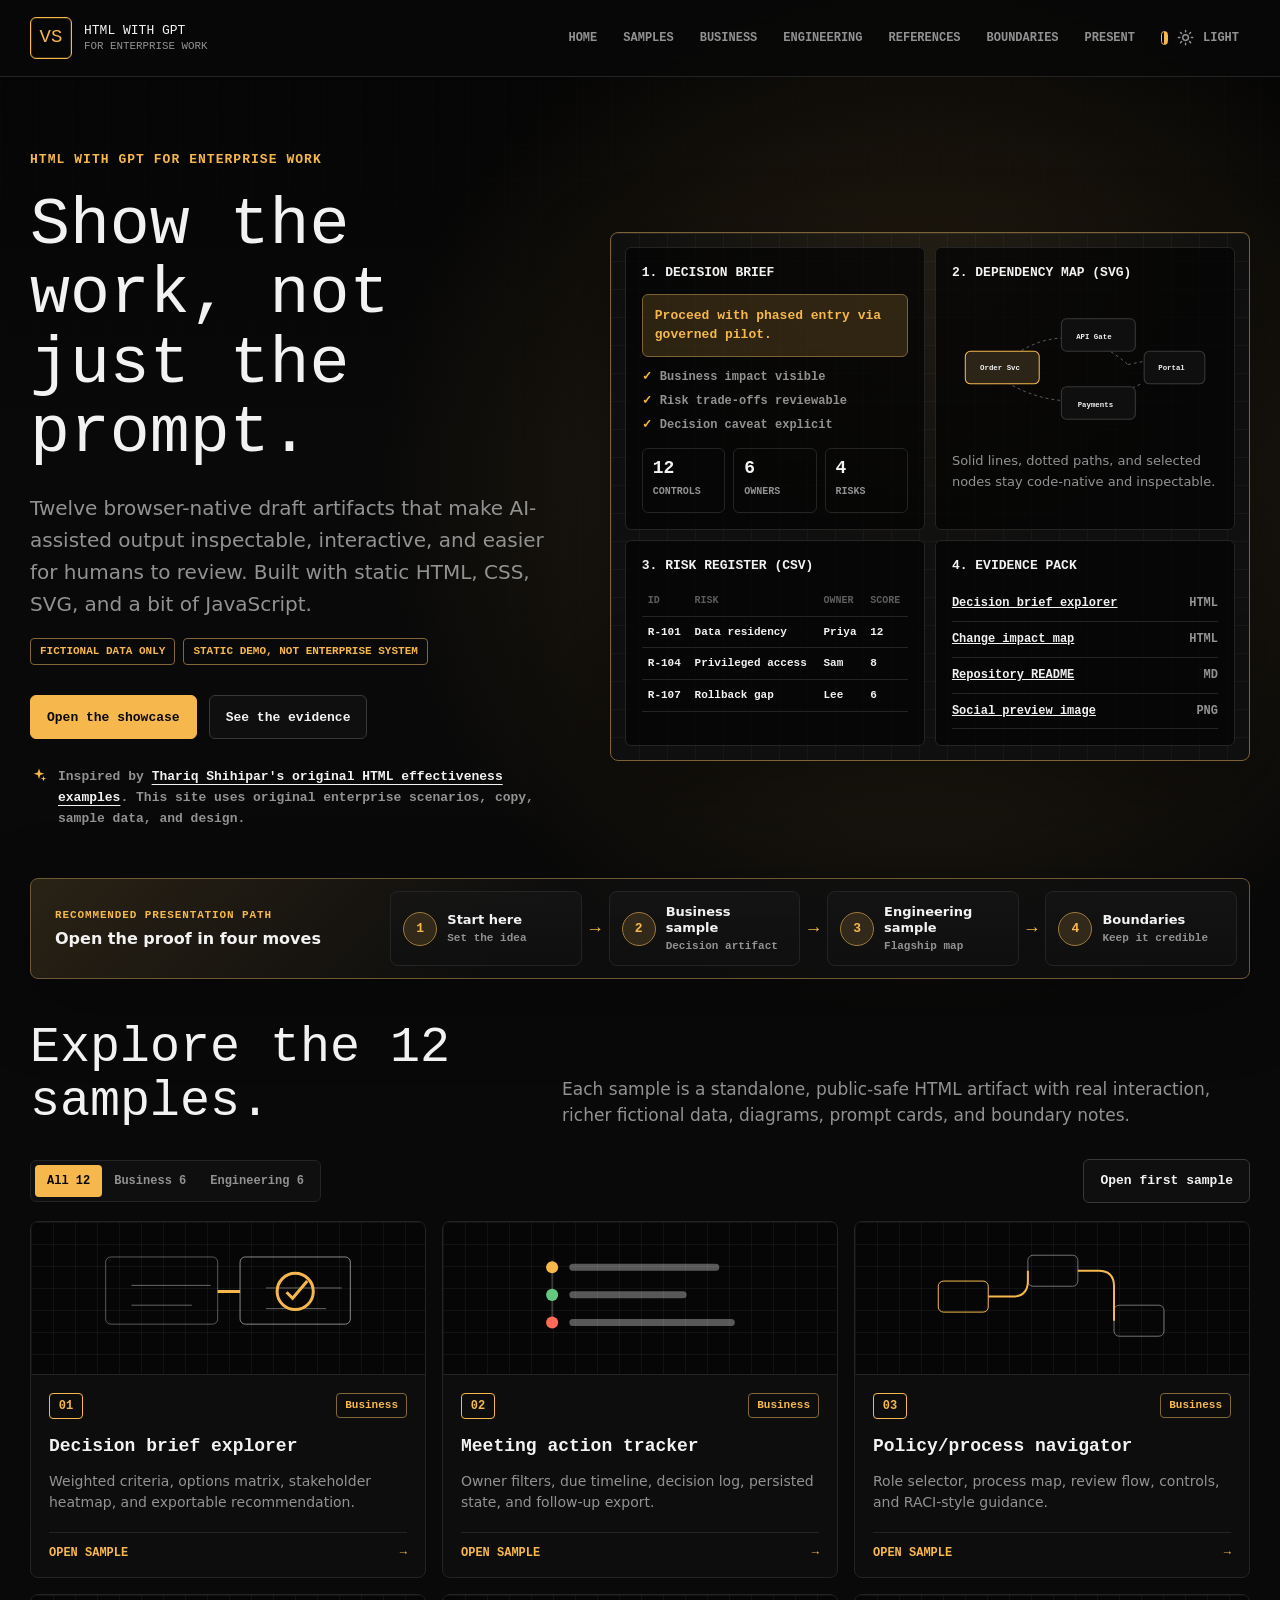
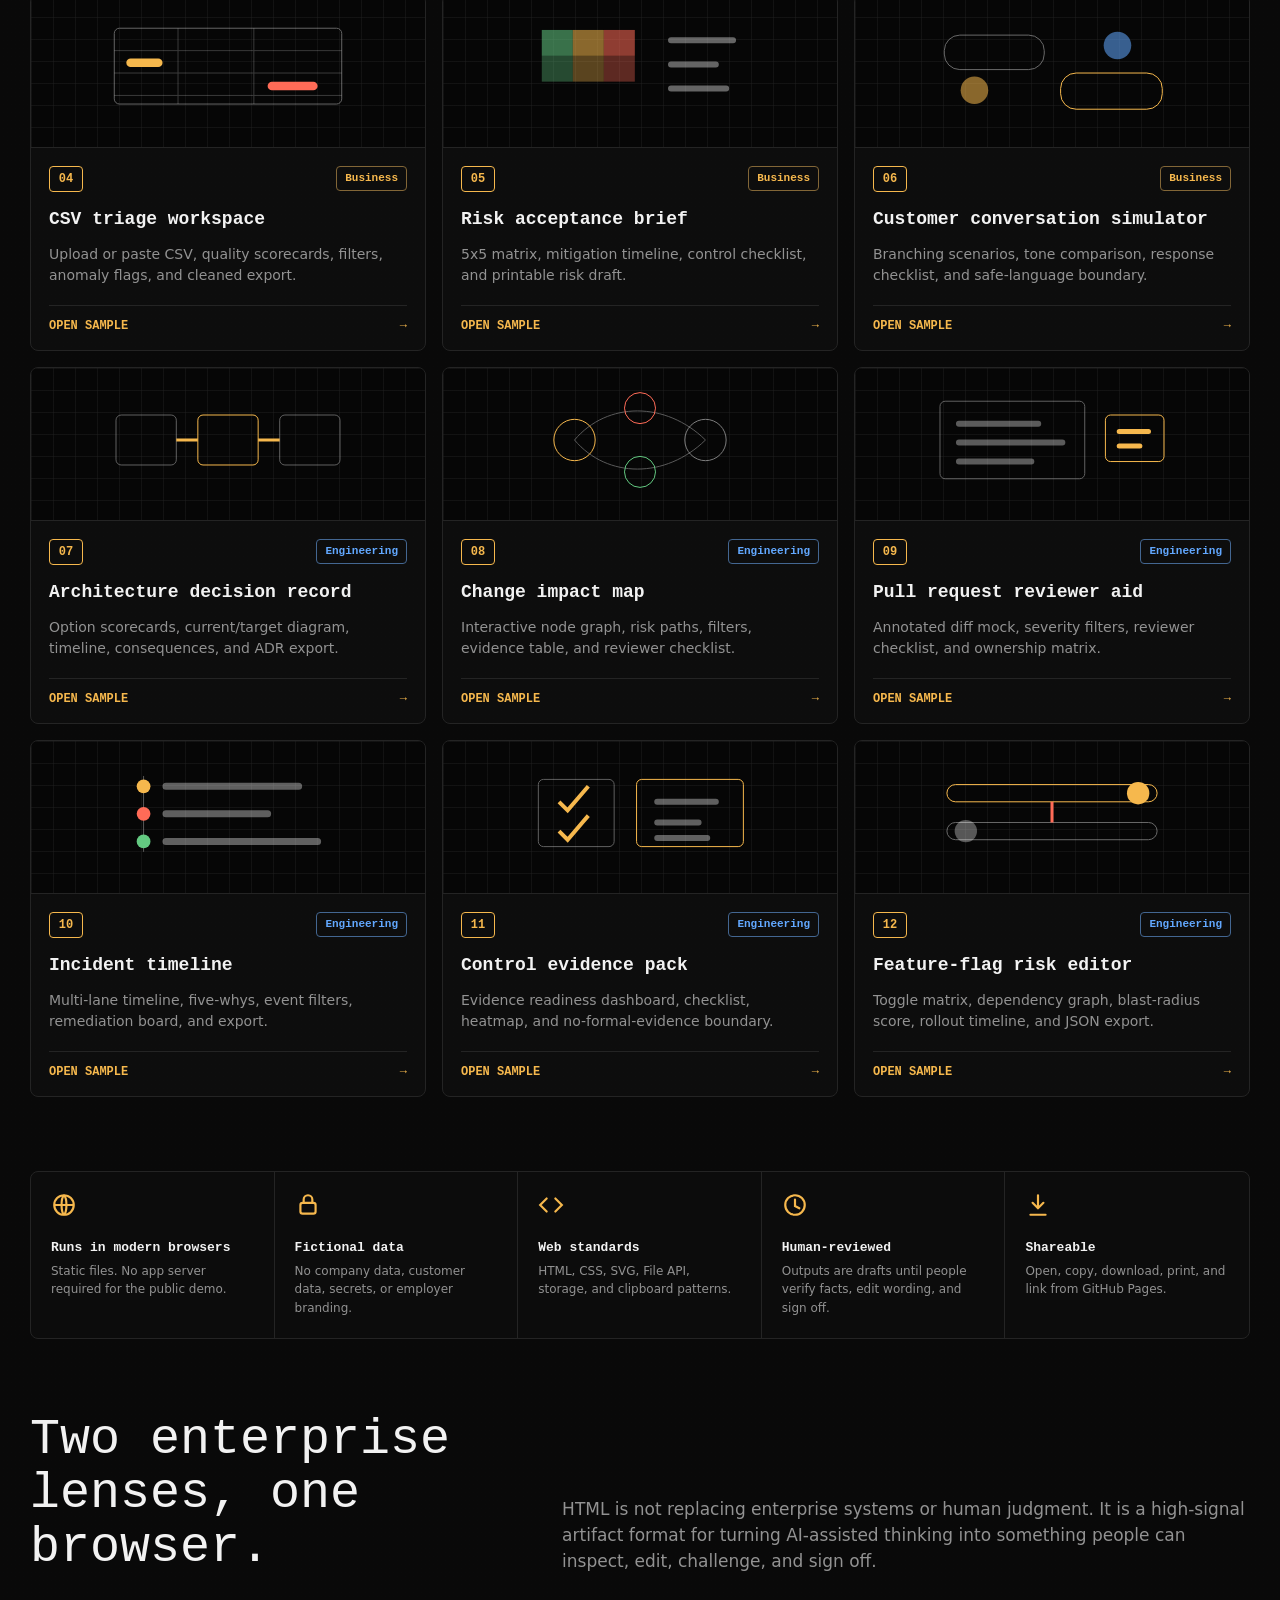
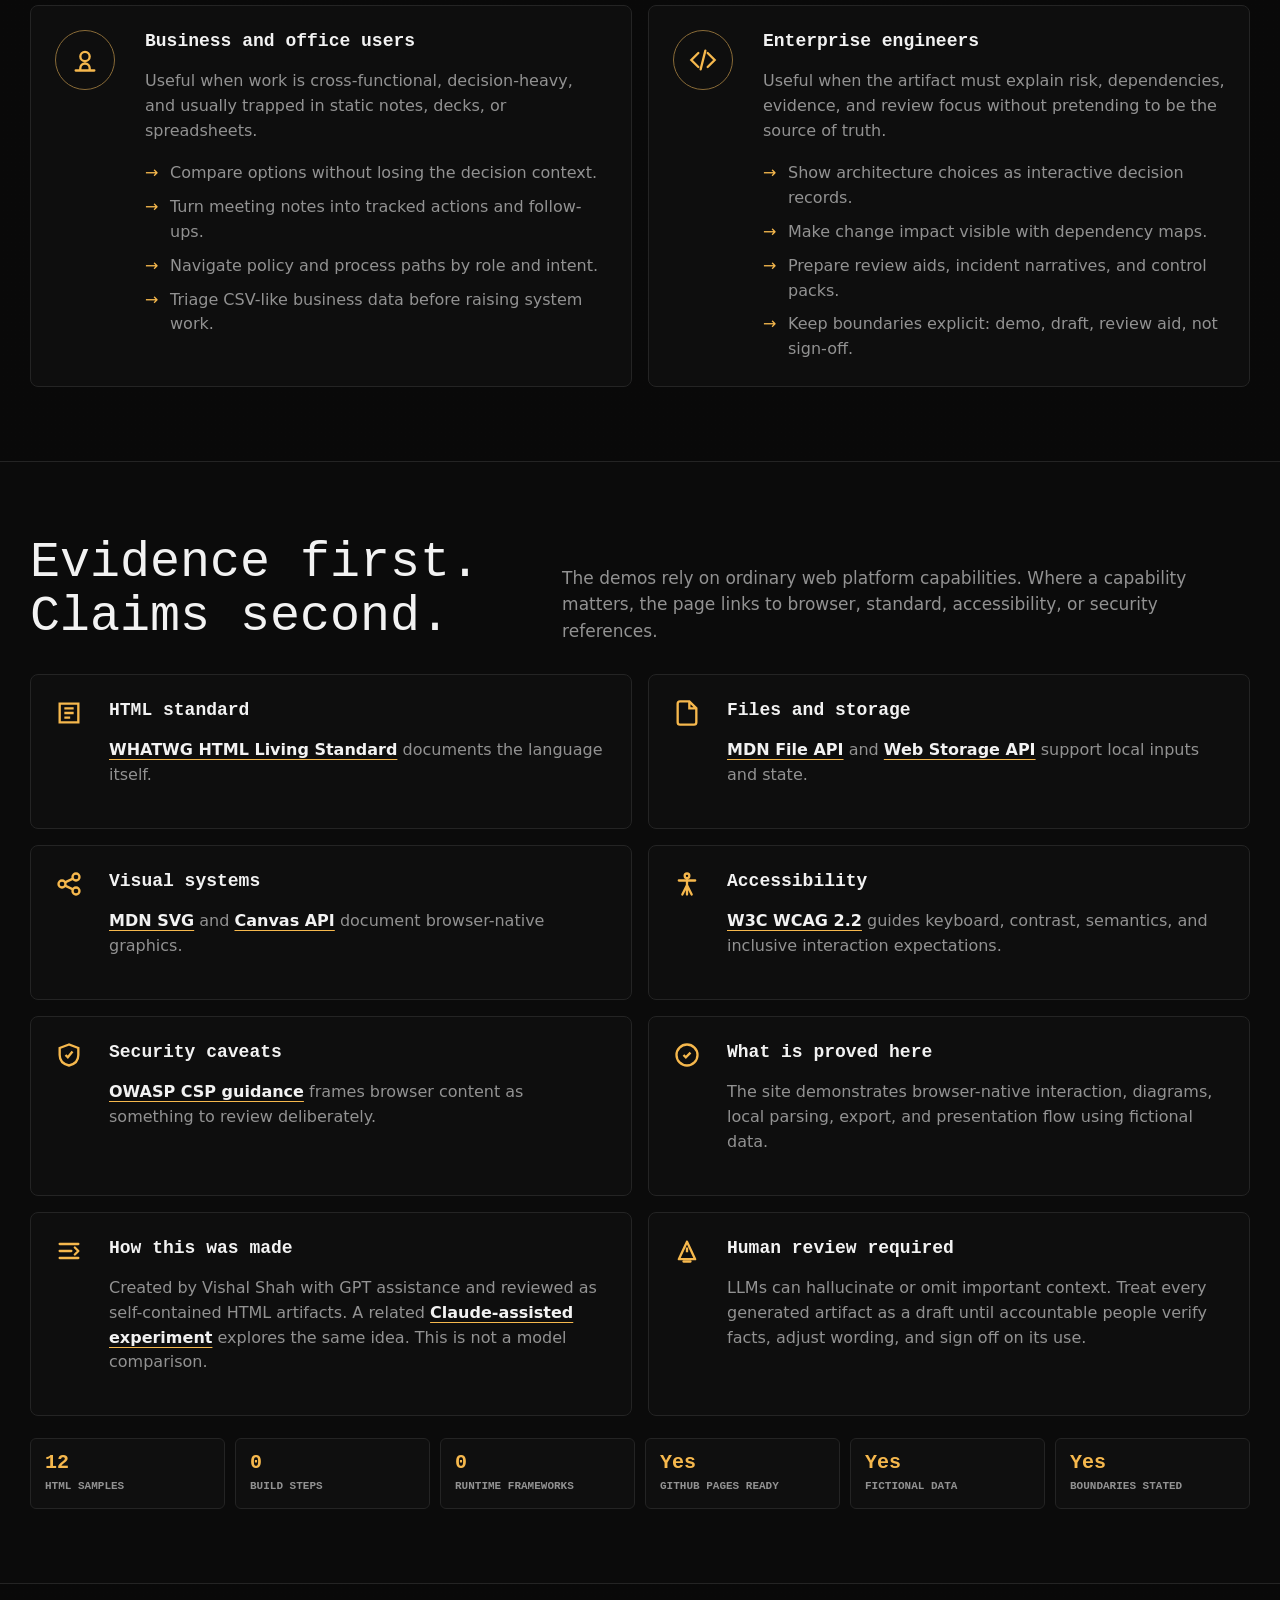
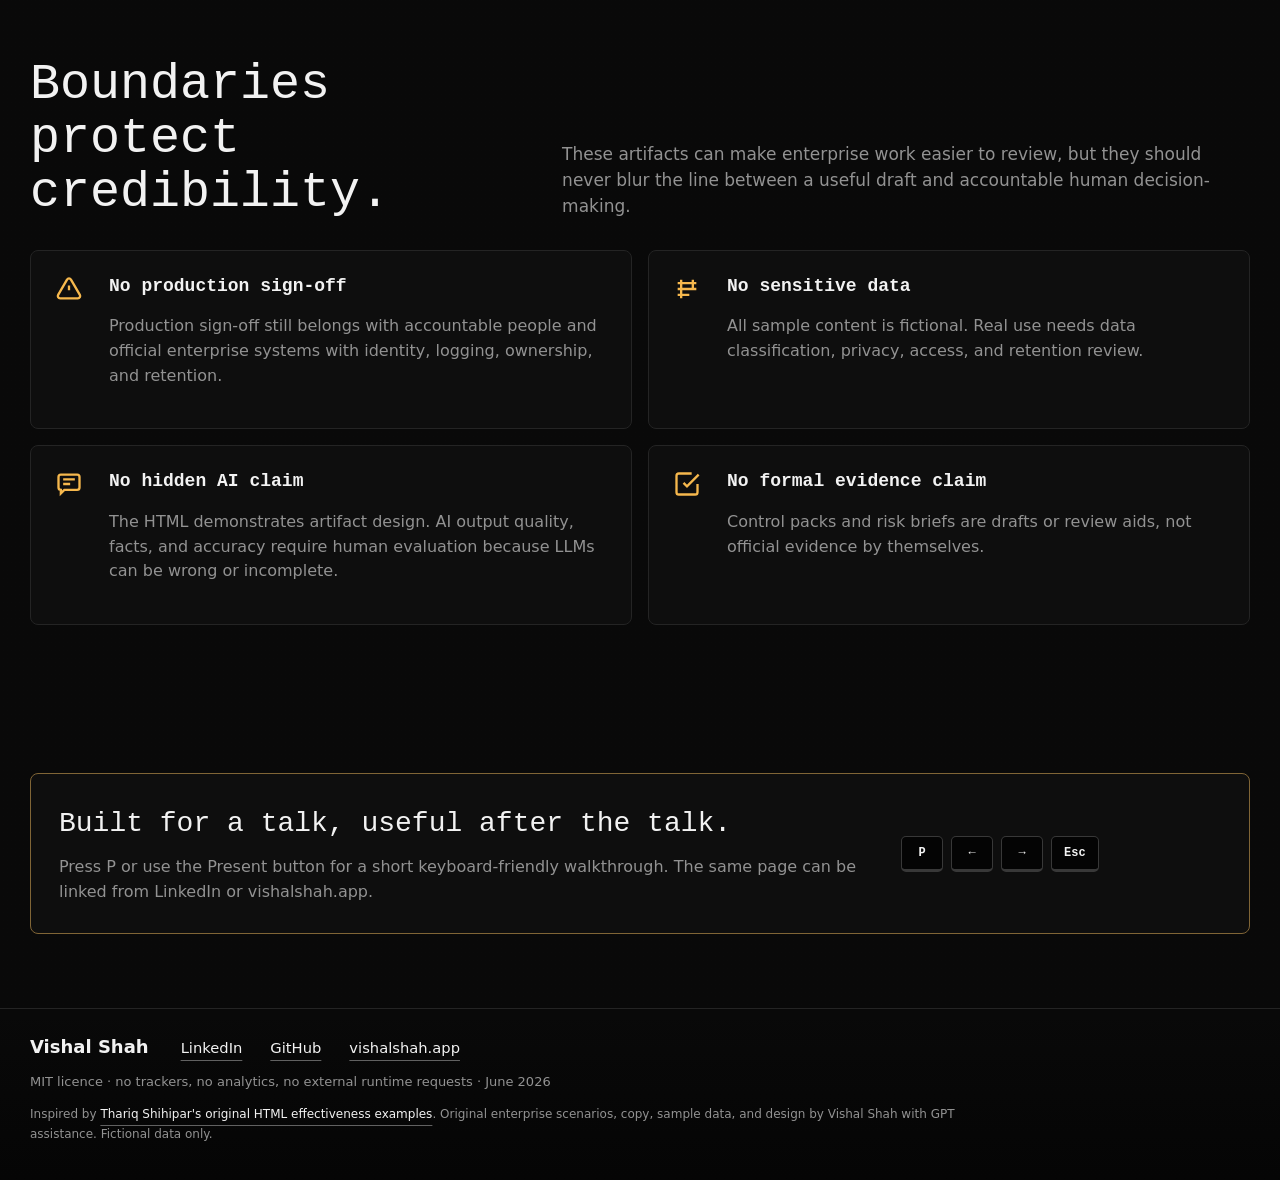
==== commit b2a8056d: "Apply pre-release credibility fixes" ====
--- a/index.html
+++ b/index.html
@@ -278,6 +278,22 @@
   line-height: 1.6;
 }
 
+.hero-badges {
+  display: flex;
+  flex-wrap: wrap;
+  gap: 8px;
+  margin-top: 18px;
+}
+
+.hero-badge {
+  border: 1px solid color-mix(in srgb, var(--accent) 45%, var(--line));
+  border-radius: 4px;
+  color: var(--accent);
+  font: 800 11px/1 var(--mono);
+  padding: 7px 9px;
+  text-transform: uppercase;
+}
+
 .hero-actions {
   display: flex;
   flex-wrap: wrap;
@@ -1051,7 +1067,7 @@
 
 .signature-links a:hover,
 .signature-credit a:hover {
-  color: var(--accent-strong);
+  color: var(--accent);
   text-decoration-color: var(--accent);
 }
 
@@ -1367,7 +1383,7 @@
         <a href="#samples">Samples</a>
         <a href="#business">Business</a>
         <a href="#engineering">Engineering</a>
-        <a href="#evidence">Evidence</a>
+        <a href="#evidence">References</a>
         <a href="#boundaries">Boundaries</a>
         <button type="button" data-open-presenter>Present</button>
         <button class="theme-toggle" type="button" data-theme-toggle>Light</button>
@@ -1383,6 +1399,10 @@
         <p class="hero-copy">
           Twelve browser-native draft artifacts that make AI-assisted output inspectable, interactive, and easier for humans to review. Built with static HTML, CSS, SVG, and a bit of JavaScript.
         </p>
+        <div class="hero-badges" aria-label="Demo boundaries">
+          <span class="hero-badge">Fictional data only</span>
+          <span class="hero-badge">Static demo, not enterprise system</span>
+        </div>
         <div class="hero-actions">
           <a class="button primary" href="#samples">Open the showcase</a>
           <a class="button" href="#evidence">See the evidence</a>
@@ -1479,7 +1499,7 @@
     <section class="shell proof-strip reveal" aria-label="Verification summary">
       <div class="proof-item">
         <svg viewBox="0 0 24 24" aria-hidden="true"><circle cx="12" cy="12" r="9" fill="none" stroke="currentColor" stroke-width="2"/><path d="M3 12h18M12 3c3 3 3 15 0 18M12 3c-3 3-3 15 0 18" fill="none" stroke="currentColor" stroke-width="2"/></svg>
-        <strong>Runs anywhere</strong><span>Static files. No app server required for the public demo.</span>
+        <strong>Runs in modern browsers</strong><span>Static files. No app server required for the public demo.</span>
       </div>
       <div class="proof-item">
         <svg viewBox="0 0 24 24" aria-hidden="true"><rect x="5" y="10" width="14" height="10" rx="2" fill="none" stroke="currentColor" stroke-width="2"/><path d="M8 10V7a4 4 0 0 1 8 0v3" fill="none" stroke="currentColor" stroke-width="2"/></svg>
